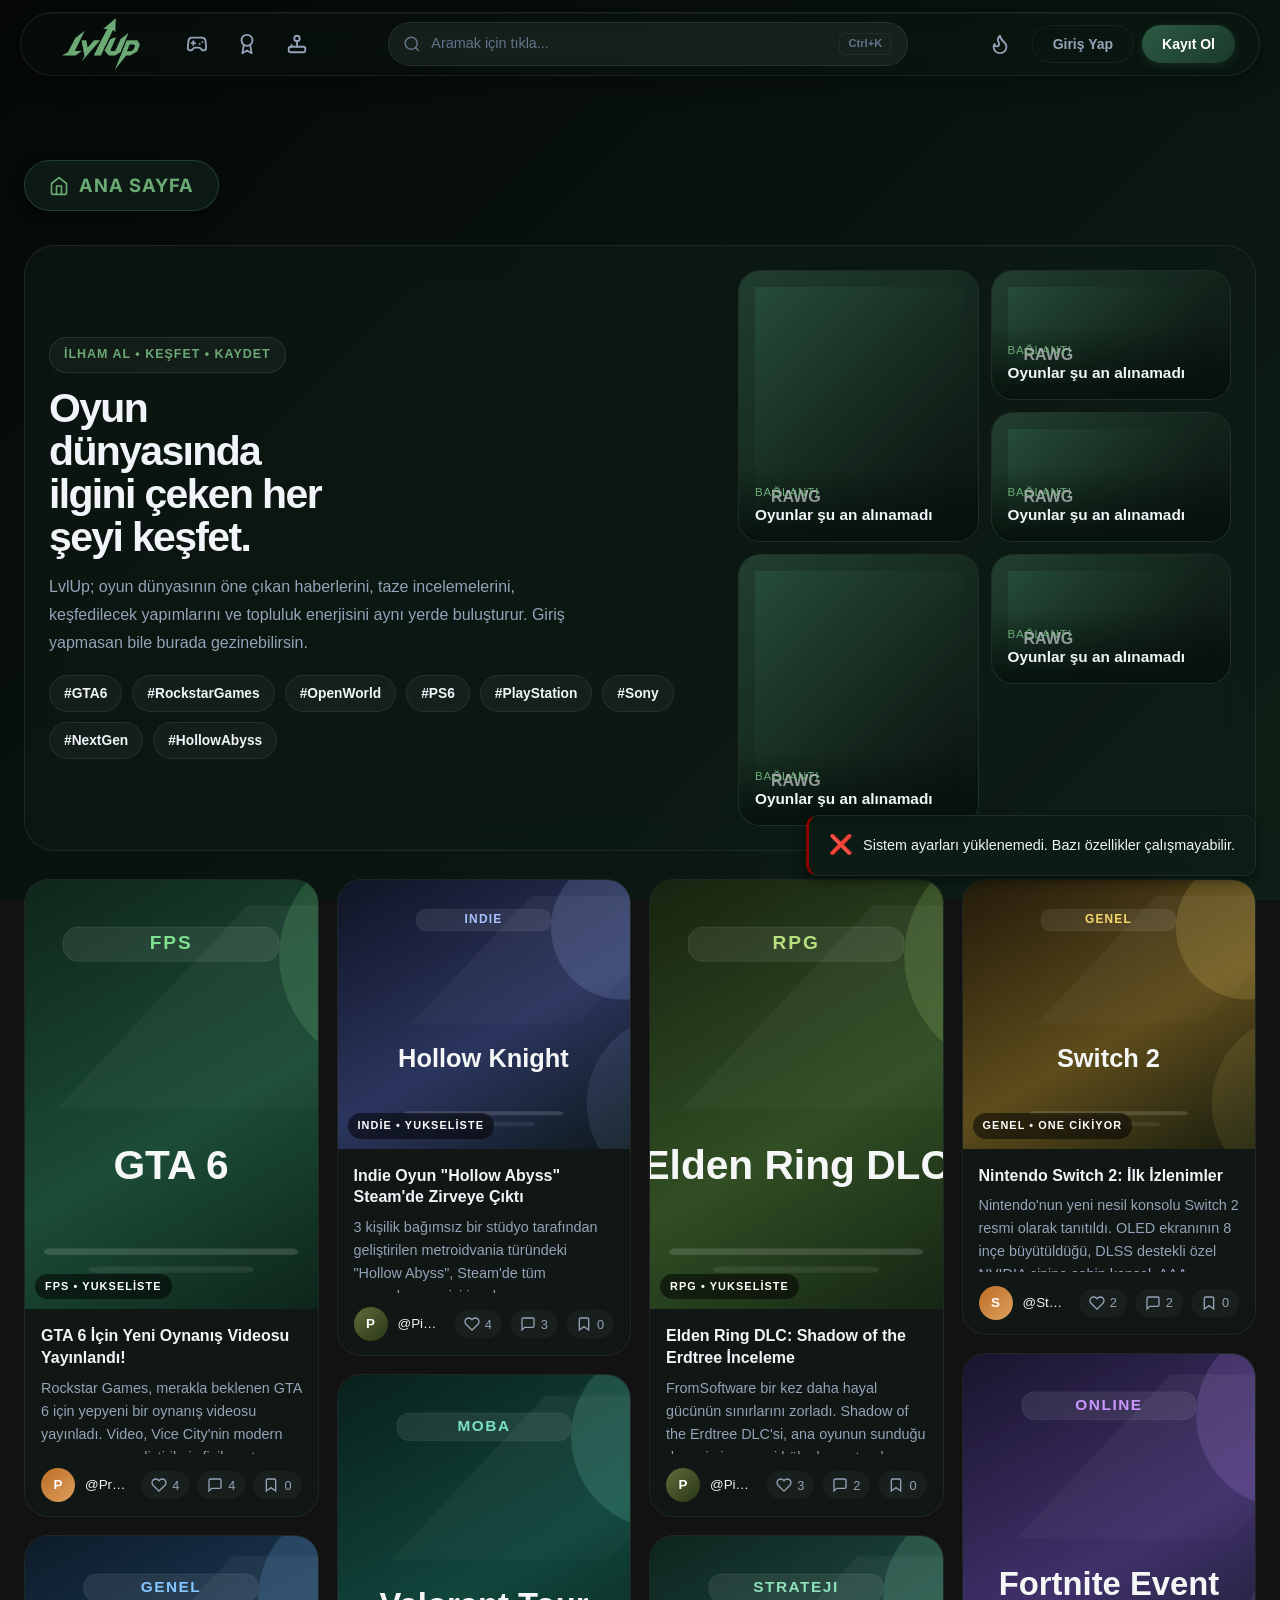
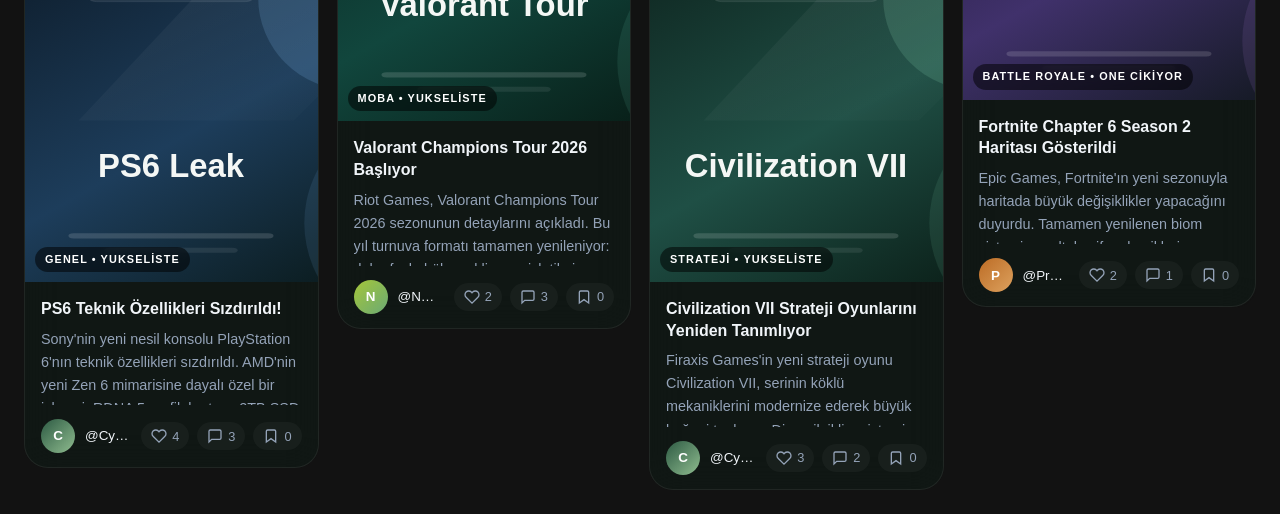
==== index.html @ 1fe90c65 "UI: Refine search results container width to +440px and margin to -220px" ====
<!DOCTYPE html>
<html lang="tr">

<head>
    <meta charset="UTF-8">
    <meta name="viewport" content="width=device-width, initial-scale=1.0">
    <meta name="description"
        content="LvlUp - Oyun dünyasındaki en güncel haberler, incelemeler ve topluluk yorumları. Seviye atla!">
    <title>LvlUp – Oyun Haberleri & Topluluk</title>
    <link rel="preconnect" href="https://fonts.googleapis.com">
    <link rel="preconnect" href="https://fonts.gstatic.com" crossorigin>
    <link
        href="https://fonts.googleapis.com/css2?family=Inter:wght@300;400;500;600;700;800;900&family=Orbitron:wght@600;700;900&display=swap"
        rel="stylesheet">
    <link rel="icon" href="assets/images/favicon.png?v=2" type="image/png">
    <link rel="stylesheet" href="assets/css/style.css">
</head>

<body>
    <!-- BACKGROUND: Dark Forest & Leaves -->
    <div id="ambient-background"></div>

    <!-- ==================== NAVBAR ==================== -->
    <nav class="navbar" id="navbar">
        <div class="navbar-left">
            <div class="logo" id="logo">
                <img src="assets/images/logo.png" alt="" class="logo-img">
            </div>
            <div class="nav-links">
                <button class="btn btn-accent neon-circle-btn" data-page="games" onclick="navigate('games')"
                    title="Oyunlar">
                    <svg viewBox="0 0 24 24" fill="none" stroke="currentColor" stroke-width="2" stroke-linecap="round"
                        stroke-linejoin="round" width="22" height="22">
                        <line x1="6" x2="10" y1="11" y2="11"></line>
                        <line x1="8" x2="8" y1="9" y2="13"></line>
                        <line x1="15" x2="15.01" y1="12" y2="12"></line>
                        <line x1="18" x2="18.01" y1="10" y2="10"></line>
                        <path
                            d="M17.32 5H6.68a4 4 0 0 0-3.978 3.59c-.006.052-.01.101-.017.152C2.604 9.416 2 14.456 2 16a3 3 0 0 0 3 3c1 0 1.5-.5 2-1l1.414-1.414A2 2 0 0 1 9.828 16h4.344a2 2 0 0 1 1.414.586L17 18c.5.5 1 1 2 1a3 3 0 0 0 3-3c0-1.545-.604-6.584-.685-7.258-.007-.05-.011-.1-.017-.151A4 4 0 0 0 17.32 5z">
                        </path>
                    </svg>
                </button>
                <button class="btn btn-accent neon-circle-btn" data-page="reviews" onclick="navigate('reviews')"
                    title="İncelemeler">
                    <svg viewBox="0 0 24 24" fill="none" stroke="currentColor" stroke-width="2" stroke-linecap="round"
                        stroke-linejoin="round" width="22" height="22">
                        <circle cx="12" cy="8" r="6"></circle>
                        <path d="M15.477 12.89 17 22l-5-3-5 3 1.523-9.11"></path>
                    </svg>
                </button>
                <button class="btn btn-accent neon-circle-btn" data-page="browser-games"
                    onclick="navigate('browser-games')" title="Hazır Oyunlar">
                    <svg viewBox="0 0 24 24" fill="none" stroke="currentColor" stroke-width="2" stroke-linecap="round"
                        stroke-linejoin="round" width="22" height="22">
                        <path d="M21 17a2 2 0 0 0-2-2H5a2 2 0 0 0-2 2v2a2 2 0 0 0 2 2h14a2 2 0 0 0 2-2v-2Z"></path>
                        <path d="M6 15v-2"></path>
                        <path d="M12 15V9"></path>
                        <circle cx="12" cy="6" r="3"></circle>
                    </svg>
                </button>
            </div>
        </div>
        <div class="navbar-center">
            <div class="search-trigger" id="searchTrigger" onclick="openSearchOverlay()">
                <svg class="search-icon" viewBox="0 0 24 24" fill="none" stroke="currentColor" stroke-width="2">
                    <circle cx="11" cy="11" r="8"></circle>
                    <path d="m21 21-4.35-4.35"></path>
                </svg>
                <span class="search-trigger-text">Aramak için tıkla...</span>
                <kbd class="search-shortcut">Ctrl+K</kbd>
            </div>
        </div>
        <div class="navbar-right">
            <div class="nav-actions">
                <button class="btn btn-accent neon-circle-btn" id="btnPopular" data-page="popular"
                    onclick="navigate('popular')" title="Popüler">
                    <svg viewBox="0 0 24 24" fill="none" stroke="currentColor" stroke-width="2" stroke-linecap="round"
                        stroke-linejoin="round" width="22" height="22">
                        <path
                            d="M8.5 14.5A2.5 2.5 0 0 0 11 12c0-1.38-.5-2-1-3-1.072-2.143-.224-4.054 2-6 .5 2.5 2 4.9 4 6.5 2 1.6 3 3.5 3 5.5a7 7 0 1 1-14 0c0-1.153.433-2.294 1-3a2.5 2.5 0 0 0 2.5 2.5z">
                        </path>
                    </svg>
                </button>
            </div>
            <!-- Logged out state -->
            <div class="auth-buttons" id="authButtons">
                <button class="btn btn-ghost" id="btnLogin" onclick="openModal('loginModal')">Giriş Yap</button>
                <button class="btn btn-primary" id="btnRegister" onclick="openModal('registerModal')">Kayıt Ol</button>
            </div>
            <!-- Logged in state -->
            <div class="user-menu" id="userMenu" style="display:none;">
                <div class="mobile-user-quick-links" aria-label="Mobil hızlı gezinme">
                    <button class="btn btn-accent neon-circle-btn mobile-user-quick-link" data-page="popular"
                        onclick="navigate('popular')" title="Popüler" aria-label="Popüler">
                        <svg viewBox="0 0 24 24" fill="none" stroke="currentColor" stroke-width="2"
                            stroke-linecap="round" stroke-linejoin="round" width="20" height="20">
                            <path
                                d="M8.5 14.5A2.5 2.5 0 0 0 11 12c0-1.38-.5-2-1-3-1.072-2.143-.224-4.054 2-6 .5 2.5 2 4.9 4 6.5 2 1.6 3 3.5 3 5.5a7 7 0 1 1-14 0c0-1.153.433-2.294 1-3a2.5 2.5 0 0 0 2.5 2.5z">
                            </path>
                        </svg>
                    </button>
                    <button class="btn btn-accent neon-circle-btn mobile-user-quick-link" data-page="reviews"
                        onclick="navigate('reviews')" title="İncelemeler" aria-label="İncelemeler">
                        <svg viewBox="0 0 24 24" fill="none" stroke="currentColor" stroke-width="2"
                            stroke-linecap="round" stroke-linejoin="round" width="20" height="20">
                            <circle cx="12" cy="8" r="6"></circle>
                            <path d="M15.477 12.89 17 22l-5-3-5 3 1.523-9.11"></path>
                        </svg>
                    </button>
                </div>
                <button class="btn btn-accent neon-circle-btn" id="btnNewPost" onclick="openModal('newPostModal')"
                    title="Paylaş">
                    <svg viewBox="0 0 24 24" fill="none" stroke="currentColor" stroke-width="2" width="22" height="22">
                        <path d="M12 5v14M5 12h14"></path>
                    </svg>
                </button>
                <button class="btn btn-accent neon-circle-btn" id="notifBell" onclick="toggleNotifications()"
                    title="Bildirimler">
                    <svg viewBox="0 0 24 24" fill="none" stroke="currentColor" stroke-width="2" width="22" height="22">
                        <path d="M18 8A6 6 0 0 0 6 8c0 7-3 9-3 9h18s-3-2-3-9"></path>
                        <path d="M13.73 21a2 2 0 0 1-3.46 0"></path>
                    </svg>
                    <span class="notif-badge" id="notifBadge" style="display:none;">0</span>
                </button>
                <div class="user-avatar-wrapper" id="userAvatarWrapper" onclick="showProfile()">
                    <div class="user-avatar" id="userAvatar">U</div>
                </div>
            </div>
            <!-- Mobil arama butonu (profil iconu yerine) -->
            <button class="btn btn-accent neon-circle-btn mobile-search-btn" onclick="openSearchOverlay()" title="Ara">
                <svg viewBox="0 0 24 24" fill="none" stroke="currentColor" stroke-width="2" width="20" height="20">
                    <circle cx="11" cy="11" r="8" />
                    <path d="m21 21-4.35-4.35" />
                </svg>
            </button>
        </div>
    </nav>

    <!-- ==================== MOBILE BOTTOM NAV ==================== -->
    <nav class="mobile-bottom-nav" id="mobileBottomNav">
        <button class="mbn-item" id="mbnHome" onclick="navigate('home')">
            <svg viewBox="0 0 24 24" fill="none" stroke="currentColor" stroke-width="2" stroke-linecap="round"
                stroke-linejoin="round" width="22" height="22">
                <path d="m3 9 9-7 9 7v11a2 2 0 0 1-2 2H5a2 2 0 0 1-2-2z" />
                <polyline points="9 22 9 12 15 12 15 22" />
            </svg>
            <span>Ana Sayfa</span>
        </button>
        <button class="mbn-item" id="mbnGames" onclick="navigate('games')">
            <svg viewBox="0 0 24 24" fill="none" stroke="currentColor" stroke-width="2" stroke-linecap="round"
                stroke-linejoin="round" width="22" height="22">
                <line x1="6" x2="10" y1="11" y2="11" />
                <line x1="8" x2="8" y1="9" y2="13" />
                <line x1="15" x2="15.01" y1="12" y2="12" />
                <line x1="18" x2="18.01" y1="10" y2="10" />
                <path
                    d="M17.32 5H6.68a4 4 0 0 0-3.978 3.59c-.006.052-.01.101-.017.152C2.604 9.416 2 14.456 2 16a3 3 0 0 0 3 3c1 0 1.5-.5 2-1l1.414-1.414A2 2 0 0 1 9.828 16h4.344a2 2 0 0 1 1.414.586L17 18c.5.5 1 1 2 1a3 3 0 0 0 3-3c0-1.545-.604-6.584-.685-7.258-.007-.05-.011-.1-.017-.151A4 4 0 0 0 17.32 5z" />
            </svg>
            <span>Oyunlar</span>
        </button>
        <button class="mbn-item mbn-center" id="mbnAction" onclick="mobileNavAction()">
            <div class="mbn-center-btn">
                <svg viewBox="0 0 24 24" fill="none" stroke="currentColor" stroke-width="2.5" width="26" height="26">
                    <path d="M12 5v14M5 12h14" />
                </svg>
            </div>
        </button>
        <button class="mbn-item" id="mbnBrowserGames" onclick="navigate('browser-games')">
            <svg viewBox="0 0 24 24" fill="none" stroke="currentColor" stroke-width="2" stroke-linecap="round"
                stroke-linejoin="round" width="22" height="22">
                <path d="M21 17a2 2 0 0 0-2-2H5a2 2 0 0 0-2 2v2a2 2 0 0 0 2 2h14a2 2 0 0 0 2-2v-2Z" />
                <path d="M6 15v-2" />
                <path d="M12 15V9" />
                <circle cx="12" cy="6" r="3" />
            </svg>
            <span>Hazır Oyunlar</span>
        </button>
        <button class="mbn-item" id="mbnProfile" onclick="mobileNavProfile()">
            <svg viewBox="0 0 24 24" fill="none" stroke="currentColor" stroke-width="2" stroke-linecap="round"
                stroke-linejoin="round" width="22" height="22">
                <circle cx="12" cy="8" r="5" />
                <path d="M20 21a8 8 0 1 0-16 0" />
            </svg>
            <span>Profil</span>
        </button>
    </nav>

    <!-- ==================== MAIN LAYOUT ==================== -->
    <div class="main-layout" id="mainLayout">

        <!-- FEED -->
        <main class="feed" id="feed">
            <div class="feed-header" id="feedHeader">
                <h1 id="feedTitle" class="page-pill-title">
                    <svg id="feedTitleIcon" viewBox="0 0 24 24" fill="none" stroke="currentColor" stroke-width="2"
                        stroke-linecap="round" stroke-linejoin="round" width="20" height="20">
                        <path d="m3 9 9-7 9 7v11a2 2 0 0 1-2 2H5a2 2 0 0 1-2-2z" />
                        <polyline points="9 22 9 12 15 12 15 22" />
                    </svg>
                    <span id="feedTitleText">ANA SAYFA</span>
                </h1>
                <div class="trending-section" id="trendingSection" style="display:none; margin-bottom: 20px;">
                    <div class="sidebar-label" style="margin-bottom: 15px;"># TRENDLER</div>
                    <div class="trending-tags" id="trendingTags">
                        <span class="trend-tag">#GTA6</span>
                        <span class="trend-tag">#EldenRing</span>
                        <span class="trend-tag">#Valorant</span>
                        <span class="trend-tag">#PS6</span>
                        <span class="trend-tag">#NintendoSwitch2</span>
                    </div>
                </div>
                <div id="feedTabsContainer" style="display:none;">
                    <div class="feed-tabs">
                        <button class="feed-tab active" data-sort="newest" onclick="sortFeed('newest')">En Yeni</button>
                        <button class="feed-tab" data-sort="hot" onclick="sortFeed('hot')">En Çok Beğenilen</button>
                        <button class="feed-tab" data-sort="discussed" onclick="sortFeed('discussed')">En Çok
                            Yorumlanan</button>
                    </div>
                </div>
            </div>
            <div class="posts-container" id="postsContainer">
                <!-- Posts rendered by JS -->
            </div>
        </main>

        <!-- GAMES PAGE -->
        <main class="games-page" id="gamesPage" style="display:none;">
            <div class="games-page-header">
                <h1 class="page-pill-title">
                    <svg viewBox="0 0 24 24" fill="none" stroke="currentColor" stroke-width="2" stroke-linecap="round"
                        stroke-linejoin="round" width="20" height="20">
                        <line x1="6" x2="10" y1="11" y2="11" />
                        <line x1="8" x2="8" y1="9" y2="13" />
                        <line x1="15" x2="15.01" y1="12" y2="12" />
                        <line x1="18" x2="18.01" y1="10" y2="10" />
                        <path
                            d="M17.32 5H6.68a4 4 0 0 0-3.978 3.59c-.006.052-.01.101-.017.152C2.604 9.416 2 14.456 2 16a3 3 0 0 0 3 3c1 0 1.5-.5 2-1l1.414-1.414A2 2 0 0 1 9.828 16h4.344a2 2 0 0 1 1.414.586L17 18c.5.5 1 1 2 1a3 3 0 0 0 3-3c0-1.545-.604-6.584-.685-7.258-.007-.05-.011-.1-.017-.151A4 4 0 0 0 17.32 5z" />
                    </svg>
                    OYUNLAR
                </h1>
                <div class="games-search-bar">
                    <svg viewBox="0 0 24 24" fill="none" stroke="currentColor" stroke-width="2" width="18" height="18">
                        <circle cx="11" cy="11" r="8"></circle>
                        <path d="m21 21-4.35-4.35"></path>
                    </svg>
                    <input type="text" id="gamesSearchInput" placeholder="Oyun ara..." oninput="filterGames()"
                        onkeyup="filterGames()"
                        onkeydown="if(event.key==='Enter'){event.preventDefault();clearTimeout(gamesSearchTimeout);const q=this.value.trim();if(q.length>=2){currentGameSearch=q;searchGamesFromAPI(q);}}">
                </div>

                <!-- Gelişmiş Filtreleme -->
                <div class="adv-filter-bar">
                    <button class="adv-filter-toggle" id="advFilterToggle" onclick="toggleAdvFilter()">
                        <svg viewBox="0 0 24 24" fill="none" stroke="currentColor" stroke-width="2" width="16"
                            height="16">
                            <line x1="4" y1="6" x2="20" y2="6"></line>
                            <line x1="8" y1="12" x2="16" y2="12"></line>
                            <line x1="11" y1="18" x2="13" y2="18"></line>
                        </svg>
                        Gelişmiş Filtreleme
                        <svg class="adv-filter-chevron" viewBox="0 0 24 24" fill="none" stroke="currentColor"
                            stroke-width="2" width="14" height="14">
                            <path d="m6 9 6 6 6-6"></path>
                        </svg>
                    </button>
                    <div class="adv-filter-panel" id="advFilterPanel">
                        <div class="adv-filter-panel-inner">
                            <div class="adv-filter-grid">
                                <div class="adv-filter-group">
                                    <label class="adv-filter-label">Tür</label>
                                    <select id="advGenre" class="adv-filter-select" onchange="applyAdvFilters()">
                                        <option value="">Tümü</option>
                                        <option value="action">Aksiyon</option>
                                        <option value="adventure">Macera</option>
                                        <option value="role-playing-games-rpg">RPG</option>
                                        <option value="shooter">Nişancı</option>
                                        <option value="strategy">Strateji</option>
                                        <option value="simulation">Simülasyon</option>
                                        <option value="puzzle">Bulmaca</option>
                                        <option value="sports">Spor</option>
                                        <option value="racing">Yarış</option>
                                        <option value="fighting">Dövüş</option>
                                        <option value="indie">Indie</option>
                                        <option value="platformer">Platform</option>
                                    </select>
                                </div>
                                <div class="adv-filter-group">
                                    <label class="adv-filter-label">Platform</label>
                                    <select id="advPlatform" class="adv-filter-select" onchange="applyAdvFilters()">
                                        <option value="">Tümü</option>
                                        <option value="4">PC</option>
                                        <option value="187">PS5</option>
                                        <option value="18">PS4</option>
                                        <option value="186">Xbox Series X</option>
                                        <option value="1">Xbox One</option>
                                        <option value="7">Nintendo Switch</option>
                                        <option value="3">iOS</option>
                                        <option value="21">Android</option>
                                    </select>
                                </div>
                                <div class="adv-filter-group">
                                    <label class="adv-filter-label">Sıralama</label>
                                    <select id="advOrdering" class="adv-filter-select" onchange="applyAdvFilters()">
                                        <option value="">Tümü</option>
                                        <option value="-released">En Yeni</option>
                                        <option value="released">En Eski</option>
                                        <option value="-rating">Kullanıcı Puanı</option>
                                    </select>
                                </div>
                                <div class="adv-filter-group">
                                    <label class="adv-filter-label">Oyun Modu</label>
                                    <select id="advGameMode" class="adv-filter-select" onchange="applyAdvFilters()">
                                        <option value="">Tümü</option>
                                        <option value="singleplayer">Tek Oyunculu</option>
                                        <option value="multiplayer">Çok Oyunculu</option>
                                        <option value="co-op">Eşli (Co-op)</option>
                                    </select>
                                </div>
                                <div class="adv-filter-group">
                                    <label class="adv-filter-label">Puan Aralığı</label>
                                    <div class="adv-year-range">
                                        <input type="number" id="advMinRating" class="adv-filter-input"
                                            placeholder="Min" min="0" max="100" onchange="applyAdvFilters('min')">
                                        <span class="adv-year-dash">–</span>
                                        <input type="number" id="advMaxRating" class="adv-filter-input"
                                            placeholder="Max" min="0" max="100" onchange="applyAdvFilters('max')">
                                    </div>
                                </div>
                                <div class="adv-filter-group adv-filter-group--wide">
                                    <label class="adv-filter-label">Çıkış Yılı</label>
                                    <div class="adv-year-range">
                                        <input type="number" id="advYearFrom" class="adv-filter-input"
                                            placeholder="Başlangıç" min="1980" max="2026"
                                            onchange="applyAdvFilters('yearFrom')">
                                        <span class="adv-year-dash">–</span>
                                        <input type="number" id="advYearTo" class="adv-filter-input" placeholder="Bitiş"
                                            min="1980" max="2026" onchange="applyAdvFilters('yearTo')">
                                    </div>
                                </div>
                                <div class="adv-filter-group adv-filter-group--reset">
                                    <button class="adv-filter-reset" onclick="resetAdvFilters()">
                                        <svg viewBox="0 0 24 24" fill="none" stroke="currentColor" stroke-width="2"
                                            width="14" height="14">
                                            <path d="M3 12a9 9 0 1 0 9-9 9.75 9.75 0 0 0-6.74 2.74L3 8"></path>
                                            <path d="M3 3v5h5"></path>
                                        </svg>
                                        Sıfırla
                                    </button>
                                </div>
                            </div>
                            <div class="adv-filter-active-tags" id="advFilterActiveTags"></div>
                        </div>
                    </div>
                </div>

            </div>
            <div class="games-grid" id="gamesGrid">
                <!-- Game cards rendered by JS -->
            </div>
            <div class="games-loading" id="gamesLoading" style="display:none;">
                <div class="games-loading-spinner"></div>
                <p>Oyunlar yükleniyor...</p>
            </div>
        </main>

        <!-- BROWSER GAMES PAGE -->
        <main id="browserGamesPage" class="browser-games-page" style="display:none;">
            <div class="bg-page-header">
                <div class="bg-page-header-left">
                    <h1 class="page-pill-title">
                        <svg viewBox="0 0 24 24" fill="none" stroke="currentColor" stroke-width="2.5"
                            stroke-linecap="round" stroke-linejoin="round" width="20" height="20">
                            <path d="M21 17a2 2 0 0 0-2-2H5a2 2 0 0 0-2 2v2a2 2 0 0 0 2 2h14a2 2 0 0 0 2-2v-2Z"></path>
                            <path d="M6 15v-2"></path>
                            <path d="M12 15V9"></path>
                            <circle cx="12" cy="6" r="3"></circle>
                        </svg>
                        HAZIR OYUNLAR
                    </h1>
                </div>
            </div>
            <div class="browser-games-grid" id="browserGamesGrid">
                <!-- Browser game cards rendered by JS -->
            </div>
        </main>

        <!-- SEARCH RESULTS PAGE -->
        <main class="search-results-page feed" id="searchResultsPage" style="display:none;">
            <div class="feed-header">
                <h1 id="searchResultsTitle" class="page-pill-title">
                    <svg viewBox="0 0 24 24" fill="none" stroke="currentColor" stroke-width="2" stroke-linecap="round"
                        stroke-linejoin="round" width="20" height="20">
                        <circle cx="11" cy="11" r="8"></circle>
                        <path d="m21 21-4.35-4.35"></path>
                    </svg>
                    Arama Sonuçları: <span id="searchResultsKeyword"
                        style="color: var(--accent-light); margin-left: 6px;"></span>
                </h1>
            </div>

            <div id="searchResUsersContainer" style="display:none; margin-bottom: 30px;">
                <div class="sidebar-label" style="margin-bottom: 15px;"># KULLANICILAR</div>
                <div id="searchResUsers" style="display: flex; gap: 15px; flex-wrap: wrap;"></div>
            </div>

            <div id="searchResGamesContainer" style="display:none; margin-bottom: 30px; min-height: 520px; width: calc(100% + 440px); margin-left: -220px;">
                <div class="sidebar-label" style="margin-bottom: 15px;"># OYUNLAR</div>
                <div class="games-grid" id="searchResGames" style="gap: 15px;"></div>
            </div>

            <div id="searchResBrowserGamesContainer" style="display:none; margin-bottom: 30px;">
                <div class="sidebar-label" style="margin-bottom: 15px;"># HAZIR OYUNLAR</div>
                <div class="games-grid" id="searchResBrowserGames" style="gap: 15px;"></div>
            </div>

            <div id="searchResReviewsContainer" style="display:none; margin-bottom: 30px;">
                <div class="sidebar-label" style="margin-bottom: 15px;"># İNCELEMELER</div>
                <div class="posts-container" id="searchResReviews"></div>
            </div>

            <div id="searchResPostsContainer" style="display:none; margin-bottom: 30px;">
                <div class="sidebar-label" style="margin-bottom: 15px;"># GÖNDERİLER</div>
                <div class="posts-container" id="searchResPosts"></div>
            </div>

            <div id="searchResEmpty" style="display:none; text-align:center; padding: 40px; color: var(--text-muted);">
                <div style="font-size: 3rem; margin-bottom: 10px;">🔍</div>
                <h3>Hiçbir sonuç bulunamadı</h3>
                <p>Farklı bir terimle aramayı deneyin.</p>
            </div>
        </main>


        <!-- PROFILE PAGE -->
        <main class="profile-page" id="profilePage" style="display:none;">
            <div class="profile-banner">
                <div class="profile-banner-pattern"></div>
                <div class="profile-banner-glow"></div>
            </div>
            <div class="profile-content">
                <div class="profile-header-section" id="profileHeaderSection"></div>
                <div class="profile-stats-grid" id="profileStatsGrid"></div>
                <div class="profile-tabs-wrapper" id="profileTabsWrapper">
                    <div class="profile-tabs" id="profileTabs">
                        <button class="profile-tab active" data-ptab="posts" onclick="switchProfileTab('posts')">
                            <svg viewBox="0 0 24 24" fill="none" stroke="currentColor" stroke-width="2" width="18"
                                height="18">
                                <path d="M14 2H6a2 2 0 0 0-2 2v16a2 2 0 0 0 2 2h12a2 2 0 0 0 2-2V8z"></path>
                                <polyline points="14 2 14 8 20 8"></polyline>
                            </svg>
                            <span>Gönderilerim</span>
                        </button>
                        <button class="profile-tab" data-ptab="likes" onclick="switchProfileTab('likes')">
                            <svg viewBox="0 0 24 24" fill="none" stroke="currentColor" stroke-width="2" width="18"
                                height="18">
                                <path
                                    d="M20.84 4.61a5.5 5.5 0 0 0-7.78 0L12 5.67l-1.06-1.06a5.5 5.5 0 0 0-7.78 7.78l1.06 1.06L12 21.23l7.78-7.78 1.06-1.06a5.5 5.5 0 0 0 0-7.78z">
                                </path>
                            </svg>
                            <span>Beğendiklerim</span>
                        </button>
                        <button class="profile-tab" data-ptab="comments" onclick="switchProfileTab('comments')">
                            <svg viewBox="0 0 24 24" fill="none" stroke="currentColor" stroke-width="2" width="18"
                                height="18">
                                <path d="M21 15a2 2 0 0 1-2 2H7l-4 4V5a2 2 0 0 1 2-2h14a2 2 0 0 1 2 2z"></path>
                            </svg>
                            <span>Yorumlarım</span>
                        </button>
                        <button class="profile-tab" data-ptab="bookmarks" onclick="switchProfileTab('bookmarks')">
                            <svg viewBox="0 0 24 24" fill="none" stroke="currentColor" stroke-width="2" width="18"
                                height="18">
                                <path d="M19 21l-7-5-7 5V5a2 2 0 0 1 2-2h10a2 2 0 0 1 2 2z"></path>
                            </svg>
                            <span>Kaydedilenler</span>
                        </button>
                    </div>
                </div>
                <div class="profile-tab-content" id="profileTabContent"></div>
            </div>
        </main>

        <!-- HOME SIDEBAR -->
        <aside class="home-sidebar" id="homeSidebar" style="display:none;">
            <!-- Popüler / Trending -->
            <div class="sidebar-widget">
                <div class="sidebar-widget-title">
                    <svg viewBox="0 0 24 24" fill="none" stroke="currentColor" stroke-width="2" width="16" height="16">
                        <polyline points="22 7 13.5 15.5 8.5 10.5 2 17"></polyline>
                        <polyline points="16 7 22 7 22 13"></polyline>
                    </svg>
                    Popüler
                </div>
                <div class="sidebar-trend-list" id="sidebarTrendList"></div>
            </div>
            <!-- Featured recent post -->
            <div class="sidebar-widget sidebar-post-card" id="sidebarFeaturedPost"></div>
        </aside>
    </div>

    <!-- ==================== EXPANDED POST OVERLAY ==================== -->
    <div class="post-overlay" id="postOverlay" onclick="closeExpandedPost(event)">
        <div class="expanded-post-container">
            <div class="expanded-post" id="expandedPost">
                <!-- Expanded post content rendered by JS -->
            </div>
            <div class="expanded-comments" id="expandedComments">
                <!-- Comments rendered by JS -->
            </div>
        </div>
    </div>

    <!-- ==================== GAME DETAIL OVERLAY ==================== -->
    <div class="game-detail-overlay" id="gameDetailOverlay" onclick="closeGameDetail(event)">
        <div class="game-detail-container">
            <button class="game-detail-close" onclick="closeGameDetail()">&times;</button>
            <div class="game-detail-hero" id="gameDetailHero">
                <!-- Game hero section rendered by JS -->
            </div>
            <div class="game-detail-body">
                <div class="game-detail-info" id="gameDetailInfo">
                    <!-- Game detailed info rendered by JS -->
                </div>
            </div>
        </div>
    </div>

    <!-- ==================== CREATOR GAMES OVERLAY ==================== -->
    <div class="creator-overlay" id="creatorOverlay" onclick="closeCreatorOverlay(event)">
        <div class="creator-container">
            <button class="creator-close" onclick="closeCreatorOverlay()">&times;</button>
            <div class="creator-header" id="creatorHeader"></div>
            <div class="creator-grid" id="creatorGrid"></div>
        </div>
    </div>

    <!-- ==================== SCREENSHOT LIGHTBOX ==================== -->
    <div class="screenshot-lightbox" id="screenshotLightbox" onclick="closeScreenshotLightbox(event)">
        <button class="screenshot-lightbox-close" onclick="closeScreenshotLightbox()">&times;</button>
        <button class="screenshot-lightbox-nav screenshot-lightbox-prev"
            onclick="navigateScreenshot(-1)">&#8249;</button>
        <div class="screenshot-lightbox-content">
            <img id="screenshotLightboxImg" src="" alt="Screenshot">
            <div class="screenshot-lightbox-counter" id="screenshotLightboxCounter">1 / 1</div>
        </div>
        <button class="screenshot-lightbox-nav screenshot-lightbox-next"
            onclick="navigateScreenshot(1)">&#8250;</button>
    </div>

    <!-- ==================== BROWSER GAME OVERLAY ==================== -->
    <div class="modal-overlay" id="browserGameOverlay" onclick="closeModalOnOverlay(event, 'browserGameOverlay')">
        <div class="modal modal-lg"
            style="width: 95vw; max-width: 1400px; height: 90vh; padding: 0; display: flex; flex-direction: column; overflow: hidden;">
            <button class="modal-close" style="z-index: 10;" onclick="closeModal('browserGameOverlay')">&times;</button>
            <div class="modal-header" style="margin: 20px 0 10px;">
                <h2 id="browserGameOverlayTitle">Oyun</h2>
            </div>
            <div style="flex: 1; position: relative;">
                <iframe id="browserGameIframe" src="about:blank"
                    style="width: 100%; height: 100%; border: none; border-radius: 0 0 var(--radius-xl) var(--radius-xl);"></iframe>
            </div>
        </div>
    </div>

    <!-- ==================== LOGIN MODAL ==================== -->
    <div class="modal-overlay" id="loginModal" onclick="closeModalOnOverlay(event, 'loginModal')">
        <div class="modal">
            <button class="modal-close" onclick="closeModal('loginModal')">&times;</button>
            <div class="modal-header">
                <div class="modal-logo">🎮</div>
                <h2>Giriş Yap</h2>
                <p>Oyun dünyasına geri dön</p>
            </div>
            <form id="loginForm" onsubmit="handleLogin(event)">
                <div class="form-group">
                    <label for="loginEmail">E-posta</label>
                    <input type="email" id="loginEmail" placeholder="ornek@email.com" required>
                </div>
                <div class="form-group">
                    <label for="loginPassword">Şifre</label>
                    <input type="password" id="loginPassword" placeholder="••••••••" required>
                </div>
                <button type="submit" class="btn btn-primary btn-full">Giriş Yap</button>
            </form>
            <div class="modal-footer">
                Hesabın yok mu? <a href="#" onclick="switchModal('loginModal','registerModal')">Kayıt Ol</a>
            </div>
        </div>
    </div>

    <!-- ==================== REGISTER MODAL ==================== -->
    <div class="modal-overlay" id="registerModal" onclick="closeModalOnOverlay(event, 'registerModal')">
        <div class="modal">
            <button class="modal-close" onclick="closeModal('registerModal')">&times;</button>
            <div class="modal-header">
                <div class="modal-logo">🎮</div>
                <h2>Kayıt Ol</h2>
                <p>Oyun topluluğuna katıl</p>
            </div>
            <form id="registerForm" onsubmit="handleRegister(event)">
                <div class="form-group">
                    <label for="regUsername">Kullanıcı Adı</label>
                    <input type="text" id="regUsername" placeholder="GamerTag" required minlength="3">
                </div>
                <div class="form-group">
                    <label for="regEmail">E-posta</label>
                    <input type="email" id="regEmail" placeholder="ornek@email.com" required>
                </div>
                <div class="form-group">
                    <label for="regPassword">Şifre</label>
                    <input type="password" id="regPassword" placeholder="En az 6 karakter" required minlength="6">
                </div>
                <div class="form-group">
                    <label for="regPasswordConfirm">Şifre Tekrar</label>
                    <input type="password" id="regPasswordConfirm" placeholder="Şifrenizi tekrar girin" required>
                </div>
                <button type="submit" class="btn btn-primary btn-full">Kayıt Ol</button>
            </form>
            <div class="modal-footer">
                Zaten hesabın var mı? <a href="#" onclick="switchModal('registerModal','loginModal')">Giriş Yap</a>
            </div>
        </div>
    </div>

    <!-- ==================== NEW POST MODAL ==================== -->
    <div class="modal-overlay" id="newPostModal" onclick="closeModalOnOverlay(event, 'newPostModal')">
        <div class="modal modal-editor" id="npeModal">
            <button class="modal-close" onclick="closeModal('newPostModal')">&times;</button>

            <div class="npe-header">
                <div class="npe-user-chip" id="npeUserChip"></div>
            </div>

            <form id="newPostForm" onsubmit="handleNewPost(event)" autocomplete="off">

                <!-- 1. Kategori -->
                <div class="npe-row npe-cat-row">
                    <div class="npe-cat-bar">
                        <button type="button" class="npe-cat-pill active" data-val="genel"
                            onclick="npeSetCat(this)">Genel</button>
                        <button type="button" class="npe-cat-pill" data-val="fps" onclick="npeSetCat(this)">FPS</button>
                        <button type="button" class="npe-cat-pill" data-val="rpg" onclick="npeSetCat(this)">RPG</button>
                        <button type="button" class="npe-cat-pill" data-val="moba"
                            onclick="npeSetCat(this)">MOBA</button>
                        <button type="button" class="npe-cat-pill" data-val="battle-royale"
                            onclick="npeSetCat(this)">Battle Royale</button>
                        <button type="button" class="npe-cat-pill" data-val="indie"
                            onclick="npeSetCat(this)">Indie</button>
                        <button type="button" class="npe-cat-pill" data-val="strateji"
                            onclick="npeSetCat(this)">Strateji</button>
                    </div>
                    <input type="hidden" id="postCategory" value="genel">
                </div>

                <!-- 2. Başlık -->
                <div class="npe-row">
                    <input type="text" id="postTitle" class="npe-title-input" placeholder="Başlık ekle…" required
                        maxlength="160">
                </div>

                <!-- 3. Oyun referansı -->
                <div class="npe-row npe-game-row">
                    <button type="button" class="npe-game-trigger" id="npeGameTrigger" onclick="openNpeGameOverlay()">
                        <svg viewBox="0 0 24 24" fill="none" stroke="currentColor" stroke-width="2" width="15"
                            height="15">
                            <line x1="6" x2="10" y1="11" y2="11" />
                            <line x1="8" x2="8" y1="9" y2="13" />
                            <line x1="15" x2="15.01" y1="12" y2="12" />
                            <line x1="18" x2="18.01" y1="10" y2="10" />
                            <path
                                d="M17.32 5H6.68a4 4 0 0 0-3.978 3.59C2.604 9.416 2 14.456 2 16a3 3 0 0 0 3 3c1 0 1.5-.5 2-1l1.414-1.414A2 2 0 0 1 9.828 16h4.344a2 2 0 0 1 1.414.586L17 18c.5.5 1 1 2 1a3 3 0 0 0 3-3c0-1.545-.604-6.584-.685-7.258A4 4 0 0 0 17.32 5z" />
                        </svg>
                        <span class="npe-game-trigger-text">Oyuna atifta bulun</span>
                        <span class="npe-game-trigger-action">Ara</span>
                    </button>
                    <div class="npe-game-badge" id="npeGameBadge" style="display:none">
                        <img id="npeGameBadgeImg" src="" alt="" onerror="this.style.display='none'">
                        <span id="npeGameBadgeName"></span>
                        <button type="button" class="npe-badge-remove" onclick="npeClearGame()" aria-label="Kaldır">
                            <svg viewBox="0 0 24 24" fill="none" stroke="currentColor" stroke-width="2.5" width="11"
                                height="11">
                                <path d="M18 6 6 18M6 6l12 12" />
                            </svg>
                        </button>
                    </div>
                    <input type="hidden" id="npeGameRef" value="">
                    <input type="hidden" id="npeGameImageRef" value="">
                </div>

                <!-- 4. Medya -->
                <div class="npe-row npe-media-row">
                    <div class="npe-media-tabs">
                        <button type="button" class="npe-mtab active" data-tab="upload" onclick="npeSetMediaTab(this)">
                            <svg viewBox="0 0 24 24" fill="none" stroke="currentColor" stroke-width="2" width="13"
                                height="13">
                                <path d="M21 15v4a2 2 0 0 1-2 2H5a2 2 0 0 1-2-2v-4" />
                                <polyline points="17 8 12 3 7 8" />
                                <line x1="12" y1="3" x2="12" y2="15" />
                            </svg>
                            Yükle
                        </button>
                        <button type="button" class="npe-mtab" data-tab="url" onclick="npeSetMediaTab(this)">
                            <svg viewBox="0 0 24 24" fill="none" stroke="currentColor" stroke-width="2" width="13"
                                height="13">
                                <path d="M10 13a5 5 0 0 0 7.54.54l3-3a5 5 0 0 0-7.07-7.07l-1.72 1.71" />
                                <path d="M14 11a5 5 0 0 0-7.54-.54l-3 3a5 5 0 0 0 7.07 7.07l1.71-1.71" />
                            </svg>
                            URL
                        </button>
                    </div>
                    <div id="npeUploadPane">
                        <div class="npe-dropzone" id="npeDropzone"
                            onclick="document.getElementById('npeFileInput').click()" ondragover="npeDragOver(event)"
                            ondragleave="npeDragLeave(event)" ondrop="npeDrop(event)">
                            <input type="file" id="npeFileInput" accept="image/*,video/mp4,video/webm"
                                style="display:none" onchange="npeFileChange(event)">
                            <svg viewBox="0 0 24 24" fill="none" stroke="currentColor" stroke-width="1.4" width="38"
                                height="38" class="npe-dz-icon">
                                <rect x="3" y="3" width="18" height="18" rx="3" />
                                <circle cx="8.5" cy="8.5" r="1.5" />
                                <polyline points="21 15 16 10 5 21" />
                            </svg>
                            <span class="npe-dz-text">Fotoğraf veya video seç</span>
                            <span class="npe-dz-sub">PNG · JPG · GIF · MP4 · WEBM &nbsp;•&nbsp; Sürükle &amp;
                                Bırak</span>
                        </div>
                        <div class="npe-media-preview" id="npeMediaPreview" style="display:none">
                            <button type="button" class="npe-media-remove" onclick="npeClearMedia()"
                                aria-label="Kaldır">
                                <svg viewBox="0 0 24 24" fill="none" stroke="currentColor" stroke-width="2.5" width="13"
                                    height="13">
                                    <path d="M18 6 6 18M6 6l12 12" />
                                </svg>
                            </button>
                            <img id="npePreviewImg" src="" alt="" style="display:none">
                            <video id="npePreviewVid" controls style="display:none"></video>
                            <span id="npePreviewLabel"></span>
                        </div>
                    </div>
                    <div id="npeUrlPane" style="display:none">
                        <input type="url" id="postImageUrl" class="npe-url-input"
                            placeholder="https://resim-veya-video-linki.com/…">
                    </div>
                </div>

                <!-- 5. İçerik (Markdown) -->
                <div class="npe-row npe-editor-row">
                    <div class="npe-editor-header">
                        <div class="npe-editor-tabs">
                            <button type="button" class="npe-etab active" data-tab="write"
                                onclick="npeSetEditorTab(this)">Yaz</button>
                            <button type="button" class="npe-etab" data-tab="preview"
                                onclick="npeSetEditorTab(this)">Önizle</button>
                        </div>
                        <div class="npe-md-toolbar" id="npeMdToolbar">
                            <button type="button" title="Kalın" onclick="npeInsert('bold')"><strong>B</strong></button>
                            <button type="button" title="İtalik" onclick="npeInsert('italic')"><em>I</em></button>
                            <button type="button" title="Üstü Çizgili" onclick="npeInsert('strike')"><s>S</s></button>
                            <span class="npe-tb-sep"></span>
                            <button type="button" title="Başlık 2" onclick="npeInsert('h2')"
                                class="npe-tb-text">H2</button>
                            <button type="button" title="Başlık 3" onclick="npeInsert('h3')"
                                class="npe-tb-text">H3</button>
                            <span class="npe-tb-sep"></span>
                            <button type="button" title="Alıntı" onclick="npeInsert('quote')">
                                <svg viewBox="0 0 24 24" fill="currentColor" width="12" height="12">
                                    <path
                                        d="M3 21c3 0 7-1 7-8V5c0-1.25-.756-2.017-2-2H4c-1.25 0-2 .75-2 1.972V11c0 1.25.75 2 2 2 1 0 1 0 1 1v1c0 1-1 2-2 2s-1 .008-1 1.031V20c0 1 0 1 1 1zm12 0c3 0 7-1 7-8V5c0-1.25-.757-2.017-2-2h-4c-1.25 0-2 .75-2 1.972V11c0 1.25.75 2 2 2h.75c0 2.25.25 4-2.75 4v3c0 1 0 1 1 1z" />
                                </svg>
                            </button>
                            <button type="button" title="Kod" onclick="npeInsert('code')">
                                <svg viewBox="0 0 24 24" fill="none" stroke="currentColor" stroke-width="2" width="13"
                                    height="13">
                                    <polyline points="16 18 22 12 16 6" />
                                    <polyline points="8 6 2 12 8 18" />
                                </svg>
                            </button>
                            <button type="button" title="Bağlantı" onclick="npeInsert('link')">
                                <svg viewBox="0 0 24 24" fill="none" stroke="currentColor" stroke-width="2" width="13"
                                    height="13">
                                    <path d="M10 13a5 5 0 0 0 7.54.54l3-3a5 5 0 0 0-7.07-7.07l-1.72 1.71" />
                                    <path d="M14 11a5 5 0 0 0-7.54-.54l-3 3a5 5 0 0 0 7.07 7.07l1.71-1.71" />
                                </svg>
                            </button>
                            <button type="button" title="Liste" onclick="npeInsert('list')">
                                <svg viewBox="0 0 24 24" fill="none" stroke="currentColor" stroke-width="2" width="13"
                                    height="13">
                                    <line x1="8" y1="6" x2="21" y2="6" />
                                    <line x1="8" y1="12" x2="21" y2="12" />
                                    <line x1="8" y1="18" x2="21" y2="18" />
                                    <line x1="3" y1="6" x2="3.01" y2="6" />
                                    <line x1="3" y1="12" x2="3.01" y2="12" />
                                    <line x1="3" y1="18" x2="3.01" y2="18" />
                                </svg>
                            </button>
                            <div class="npe-tb-spacer"></div>
                            <span class="npe-char-count" id="npeCharCount">0 / 5000</span>
                        </div>
                    </div>
                    <div id="npeWritePane">
                        <textarea id="postContent" class="npe-textarea"
                            placeholder="**Markdown** desteklenir. *italik*, ## başlık, > alıntı, \`kod\`, [metin](url)…"
                            required maxlength="5000" oninput="npeContentInput()"
                            onkeydown="npeContentKeydown(event)"></textarea>
                    </div>
                    <div id="npePreviewPane" class="npe-preview-body md-body" style="display:none"></div>
                </div>

                <!-- 6. Etiketler -->
                <div class="npe-row npe-tags-row">
                    <div class="npe-tags-field" id="npeTagsField"
                        onclick="document.getElementById('npeTagInput').focus()">
                        <svg viewBox="0 0 24 24" fill="none" stroke="currentColor" stroke-width="2" width="13"
                            height="13" class="npe-tags-icon">
                            <path d="M12 2H2v10l9.29 9.29a1 1 0 0 0 1.41 0l7.3-7.3a1 1 0 0 0 0-1.41L12 2z" />
                            <circle cx="7" cy="7" r="1" />
                        </svg>
                        <div class="npe-tag-list" id="npeTagList"></div>
                        <input type="text" id="npeTagInput" class="npe-tag-input"
                            placeholder="Etiket ekle, Enter ile onayla…" maxlength="30"
                            onkeydown="npeTagKeydown(event)">
                    </div>
                    <input type="hidden" id="postTags" value="">
                </div>

                <!-- 7. Footer -->
                <div class="npe-footer">
                    <div class="npe-footer-left">
                        <span class="npe-cat-label" id="npeCatLabel">Genel</span>
                    </div>
                    <div class="npe-footer-right">
                        <button type="button" class="btn btn-ghost" onclick="closeModal('newPostModal')">İptal</button>
                        <button type="submit" class="btn btn-primary npe-submit-btn">
                            <svg viewBox="0 0 24 24" fill="none" stroke="currentColor" stroke-width="2" width="15"
                                height="15">
                                <line x1="22" y1="2" x2="11" y2="13" />
                                <polygon points="22 2 15 22 11 13 2 9 22 2" />
                            </svg>
                            Paylaş
                        </button>
                    </div>
                </div>

            </form>
        </div>
    </div>

    <!-- ==================== EDIT PROFILE MODAL ==================== -->
    <div class="modal-overlay" id="editProfileModal" onclick="closeModalOnOverlay(event, 'editProfileModal')">
        <div class="modal modal-lg edit-profile-modal">
            <button class="modal-close" onclick="closeModal('editProfileModal')">&times;</button>
            <div class="modal-header">
                <div class="modal-logo" style="color: var(--accent);">
                    <svg viewBox="0 0 24 24" fill="none" stroke="currentColor" stroke-width="2" width="48" height="48">
                        <path d="M12 20h9"></path>
                        <path d="M16.5 3.5a2.121 2.121 0 0 1 3 3L7 19l-4 1 1-4L16.5 3.5z"></path>
                    </svg>
                </div>
                <h2>Profili Düzenle</h2>
                <p>Karakterini ve istatistiklerini güncelle</p>
            </div>
            <form id="editProfileForm" onsubmit="handleEditProfile(event)">
                <div class="edit-profile-grid">
                    <!-- Sol Kolon: Temel Bilgiler ve Avatar -->
                    <div class="edit-profile-column">
                        <h3 class="edit-section-title">Karakter Bilgileri</h3>
                        <div class="form-group">
                            <label for="editUsername">Kullanıcı Adı</label>
                            <input type="text" id="editUsername" required minlength="3">
                        </div>

                        <div class="form-group custom-select-container">
                            <label>En Sevdiğin Oyun</label>
                            <input type="hidden" id="editFavGame" value="">
                            <div class="custom-select-button" id="favGameSelectBtn" onclick="toggleFavGameDropdown()">
                                <span id="favGameSelectText">Oyun Seçilmedi</span>
                                <svg viewBox="0 0 24 24" width="16" height="16" stroke="currentColor" stroke-width="2"
                                    fill="none">
                                    <path d="m6 9 6 6 6-6" />
                                </svg>
                            </div>
                            <div class="custom-select-menu" id="favGameSelectMenu">
                                <div class="custom-select-search">
                                    <svg viewBox="0 0 24 24" fill="none" stroke="currentColor" stroke-width="2"
                                        width="14" height="14">
                                        <circle cx="11" cy="11" r="8"></circle>
                                        <path d="m21 21-4.35-4.35"></path>
                                    </svg>
                                    <input type="text" id="favGameSearchInput" placeholder="Oyun ara..."
                                        oninput="filterFavGames()" autocomplete="off">
                                </div>
                                <div class="custom-select-options" id="favGameOptionsList">
                                    <!-- JS will populate options -->
                                </div>
                            </div>
                        </div>
                        <div class="form-group">
                            <label for="editBio">Hakkında (Bio)</label>
                            <textarea id="editBio" rows="3"
                                placeholder="Kendinden bahset... Oyun tutkun, sevdiğin tür..."></textarea>
                        </div>
                    </div>

                    <!-- Sağ Kolon: Görünüm ve Medya -->
                    <div class="edit-profile-column">
                        <h3 class="edit-section-title">Görünüm & Medya</h3>
                        <div class="form-group">
                            <label for="editAvatarImage">Avatar Resmi Yükle</label>
                            <input type="file" id="editAvatarImage" accept="image/png, image/jpeg, image/gif"
                                class="file-input">
                        </div>
                        <div class="form-group">
                            <label for="editBannerImage">Banner Arka Planı Yükle</label>
                            <input type="file" id="editBannerImage" accept="image/png, image/jpeg, image/gif"
                                class="file-input">
                        </div>
                        <div class="form-group">
                            <label>Standart Avatar Rengi</label>
                            <div class="avatar-color-picker" id="avatarColorPicker">
                                <div class="avatar-color-option" data-gradient="0" onclick="selectAvatarColor(0)"
                                    style="background: linear-gradient(135deg, #2D5A43, #8FBC8F)"></div>
                                <div class="avatar-color-option" data-gradient="1" onclick="selectAvatarColor(1)"
                                    style="background: linear-gradient(135deg, #BC6C25, #DDA15E)"></div>
                                <div class="avatar-color-option" data-gradient="2" onclick="selectAvatarColor(2)"
                                    style="background: linear-gradient(135deg, #606C38, #283618)"></div>
                                <div class="avatar-color-option" data-gradient="3" onclick="selectAvatarColor(3)"
                                    style="background: linear-gradient(135deg, #A4C639, #6BAA75)"></div>
                                <div class="avatar-color-option" data-gradient="4" onclick="selectAvatarColor(4)"
                                    style="background: linear-gradient(135deg, #4A3E3F, #7B6B67)"></div>
                                <div class="avatar-color-option" data-gradient="5" onclick="selectAvatarColor(5)"
                                    style="background: linear-gradient(135deg, #3A5A40, #588157)"></div>
                                <div class="avatar-color-option" data-gradient="6" onclick="selectAvatarColor(6)"
                                    style="background: linear-gradient(135deg, #344E41, #A3B18A)"></div>
                                <div class="avatar-color-option" data-gradient="7" onclick="selectAvatarColor(7)"
                                    style="background: linear-gradient(135deg, #354F52, #52796F)"></div>
                            </div>
                        </div>
                    </div>
                </div>
                <!-- Alt Butonlar -->
                <div class="edit-profile-footer">
                    <button type="button" class="btn btn-ghost" onclick="closeModal('editProfileModal')">İptal
                        Et</button>
                    <button type="submit" class="btn btn-primary">Değişiklikleri Kaydet</button>
                </div>
            </form>
        </div>
    </div>

    <div class="creator-overlay" id="npeGameOverlay" onclick="closeNpeGameOverlay(event)">
        <div class="creator-container npe-game-overlay-shell">
            <button class="creator-close" onclick="closeNpeGameOverlay()">&times;</button>
            <div class="creator-header" id="npeGameOverlayHeader"></div>
            <div class="games-search-bar npe-game-overlay-search">
                <svg viewBox="0 0 24 24" fill="none" stroke="currentColor" stroke-width="2" width="18" height="18">
                    <circle cx="11" cy="11" r="8"></circle>
                    <path d="m21 21-4.35-4.35"></path>
                </svg>
                <input type="text" id="npeGameInput" placeholder="Oyun ara..." autocomplete="off"
                    oninput="npeSearchGame(this.value)">
            </div>
            <div class="creator-grid npe-game-overlay-results" id="npeGameResults"></div>
        </div>
    </div>

    <!-- ==================== SEARCH OVERLAY ==================== -->
    <div class="search-overlay" id="searchOverlay" onclick="closeSearchOverlayOnBg(event)">
        <div class="search-overlay-content">
            <div class="search-overlay-header">
                <svg class="search-overlay-icon" viewBox="0 0 24 24" fill="none" stroke="currentColor" stroke-width="2">
                    <circle cx="11" cy="11" r="8"></circle>
                    <path d="m21 21-4.35-4.35"></path>
                </svg>
                <input type="text" id="searchInput" placeholder="Aramak istediğiniz şeyi yazın..." autocomplete="off">
                <button class="search-overlay-close" onclick="closeSearchOverlay()">ESC</button>
            </div>
            <div class="search-autocomplete" id="searchAutocomplete">
                <!-- Autocomplete items rendered by JS -->
            </div>
            <div class="search-filtered-posts" id="searchFilteredPosts">
                <!-- Filtered post cards rendered by JS -->
            </div>
        </div>
    </div>

    <!-- ==================== SCROLL TO TOP ==================== -->
    <button class="scroll-to-top" id="scrollToTop" onclick="scrollToTop()" title="Yukarı Çık">
        <svg viewBox="0 0 24 24" fill="none" stroke="currentColor" stroke-width="2.5" stroke-linecap="round"
            stroke-linejoin="round">
            <polyline points="18 15 12 9 6 15"></polyline>
        </svg>
    </button>

    <!-- ==================== TOAST NOTIFICATION ==================== -->
    <div class="toast-container" id="toastContainer"></div>

    <script src="assets/js/app.js"></script>
</body>

</html>
---- assets/css/style.css ----
/* ==========================================================
   LvlUp – Gaming News & Community | Design System
   ========================================================== */

/* ── CSS Variables / Design Tokens ── */
:root {
    color-scheme: dark;
    /* Colors – Dark Theme (Semi-Transparent for Glass Effect) */
    --bg-primary: transparent;
    --bg-secondary: rgba(18, 30, 24, 0.3);
    --bg-card: rgba(15, 29, 23, 0.45);
    --bg-elevated: rgba(20, 35, 28, 0.6);
    --bg-hover: rgba(255, 255, 255, 0.08);
    --bg-overlay: rgba(0, 0, 0, 0.75);

    /* Accent Colors - Forest Theme Updates */
    --accent: #2D5A43;
    --accent-light: #6BAA75;
    --accent-dark: #1A3A2A;
    --accent-glow: rgba(45, 90, 67, 0.35);
    --neon-green: #A4C639;
    --neon-pink: #BC6C25;
    --neon-orange: #DDA15E;
    --danger: #8B0000;
    --success: #6BAA75;

    /* Text */
    --text-primary: #f1f5f9;
    --text-secondary: #94a3b8;
    --text-muted: #64748b;
    --text-accent: #6BAA75;

    /* Borders */
    --border: rgba(255, 255, 255, 0.06);
    --border-hover: rgba(255, 255, 255, 0.12);
    --border-accent: rgba(45, 90, 67, 0.4);

    /* Sizes */
    --navbar-h: 64px;
    --sidebar-w: 260px;
    --radius-sm: 8px;
    --radius-md: 12px;
    --radius-lg: 16px;
    --radius-xl: 24px;
    --radius-full: 9999px;

    /* Shadows */
    --shadow-sm: 0 1px 3px rgba(0, 0, 0, 0.4);
    --shadow-md: 0 4px 12px rgba(0, 0, 0, 0.5);
    --shadow-lg: 0 8px 32px rgba(0, 0, 0, 0.6);
    --shadow-glow: 0 0 24px var(--accent-glow);

    /* Transitions */
    --transition-fast: 150ms cubic-bezier(0.4, 0, 0.2, 1);
    --transition-normal: 250ms cubic-bezier(0.4, 0, 0.2, 1);
    --transition-slow: 400ms cubic-bezier(0.4, 0, 0.2, 1);
}

/* ================================================================
   GAME DETAIL REDESIGN OVERRIDES
   ================================================================ */
.game-detail-container {
    max-width: 1220px;
    background:
        radial-gradient(circle at top left, rgba(41, 231, 184, 0.1), transparent 32%),
        linear-gradient(180deg, #10171c 0%, #0b1014 100%);
    border: 1px solid rgba(255, 255, 255, 0.08);
    box-shadow: 0 36px 110px rgba(0, 0, 0, 0.6);
}

.game-detail-close {
    top: 20px;
    right: 22px;
}

.game-detail-hero {
    height: auto;
    min-height: 620px;
    background: linear-gradient(140deg, #12292c 0%, #132028 42%, #0b1014 100%);
}

.game-detail-hero-bg {
    filter: blur(0) brightness(0.4) saturate(1.08);
    transform: scale(1.08);
}

.gd-hero-backdrop {
    position: absolute;
    inset: 0;
    background:
        radial-gradient(circle at 18% 24%, rgba(7, 255, 191, 0.18), transparent 24%),
        radial-gradient(circle at 82% 74%, rgba(91, 208, 255, 0.08), transparent 28%),
        linear-gradient(115deg, rgba(7, 255, 191, 0.04), rgba(11, 16, 20, 0.7) 56%);
}

.gd-hero-orb {
    position: absolute;
    border-radius: 999px;
    filter: blur(14px);
    opacity: 0.3;
    pointer-events: none;
}

.gd-hero-orb--one {
    width: 320px;
    height: 320px;
    left: -120px;
    bottom: -140px;
    background: radial-gradient(circle, rgba(11, 255, 196, 0.38), transparent 70%);
}

.gd-hero-orb--two {
    width: 420px;
    height: 420px;
    right: -120px;
    top: -120px;
    background: radial-gradient(circle, rgba(123, 190, 255, 0.24), transparent 72%);
}

.gd-cinematic-hero {
    position: relative;
    display: grid;
    grid-template-columns: minmax(0, 1fr) 372px;
    align-items: start;
    gap: 40px;
    padding: 28px 28px 12px;
    background:
        linear-gradient(180deg, rgba(6, 10, 13, 0.18), rgba(6, 10, 13, 0.4)),
        linear-gradient(180deg, transparent 58%, rgba(8, 12, 16, 0.92) 100%);
}

.gd-hero-copy {
    display: flex;
    flex-direction: column;
    justify-content: flex-start;
    gap: 24px;
    padding-top: 6px;
    min-height: 560px;
}

.gd-hero-meta-strip {
    display: flex;
    flex-wrap: wrap;
    align-items: center;
    gap: 16px;
}

.gd-score-pill,
.gd-meta-inline {
    display: inline-flex;
    align-items: center;
    gap: 8px;
    padding: 10px 14px;
    border-radius: 8px;
    font-size: 0.78rem;
    text-transform: uppercase;
    letter-spacing: 0.12em;
    font-weight: 800;
}

.gd-score-pill {
    background: linear-gradient(135deg, #ff7183, #ff5a76);
    color: #1f0910;
}

.gd-score-pill.high svg,
.gd-score-pill.medium svg,
.gd-score-pill.low svg {
    width: 14px;
    height: 14px;
}

.gd-meta-inline {
    color: rgba(255, 255, 255, 0.65);
}

.gd-cinematic-title {
    display: flex;
    flex-direction: column;
    gap: 2px;
    margin: 0;
    font-size: clamp(3.4rem, 8vw, 5.8rem);
    font-weight: 900;
    line-height: 0.9;
    letter-spacing: -0.06em;
    text-transform: uppercase;
    text-shadow: none;
}

.gd-cinematic-title .accent {
    color: #00f0b5;
}

.gd-hero-tag-row {
    max-width: 760px;
}

.game-detail-genre-tag {
    background: rgba(56, 45, 78, 0.5);
    border: 1px solid rgba(146, 113, 232, 0.15);
    color: #b99dff;
    border-radius: 2px;
    padding: 8px 12px;
    letter-spacing: 0.04em;
}

.gd-hero-side {
    position: relative;
    z-index: 2;
    display: flex;
    flex-direction: column;
    gap: 18px;
    padding-top: 0;
}

.gd-poster-card {
    position: relative;
    border-radius: 14px;
    overflow: hidden;
    background: rgba(0, 0, 0, 0.46);
    box-shadow: 0 18px 44px rgba(0, 0, 0, 0.44);
    cursor: pointer;
}

.gd-poster-card .game-detail-cover {
    width: 100%;
    height: 560px;
    border: 0;
    border-radius: 14px;
    box-shadow: none;
}

.game-detail-cover-badge {
    bottom: 14px;
    right: 14px;
    background: rgba(8, 10, 12, 0.76);
}

.gd-hero-stats-card {
    display: grid;
    grid-template-columns: repeat(3, minmax(0, 1fr));
    gap: 1px;
    padding: 0;
    border: 1px solid rgba(255, 255, 255, 0.06);
    border-radius: 14px;
    overflow: hidden;
    background: rgba(255, 255, 255, 0.04);
}

.gd-hero-stats-card .gd-hero-stat {
    padding: 22px 16px;
    background: rgba(17, 20, 26, 0.84);
    text-align: left;
}

.gd-hero-stats-card .gd-hero-stat span {
    display: block;
    margin-bottom: 8px;
    font-size: 0.72rem;
    text-transform: uppercase;
    letter-spacing: 0.12em;
    color: rgba(255, 255, 255, 0.48);
}

.gd-hero-stats-card .gd-hero-stat strong {
    font-family: 'Orbitron', sans-serif;
    font-size: 1.7rem;
    color: #abffcd;
}

.game-detail-body {
    padding: 0 28px 32px;
}

.game-detail-info {
    gap: 24px;
}

.gd-detail-layout {
    display: flex;
    flex-direction: column;
    gap: 26px;
}

.gd-section {
    border-radius: 18px;
    background: rgba(16, 18, 24, 0.92);
    border: 1px solid rgba(255, 255, 255, 0.06);
    padding: 24px;
}

.gd-section-title {
    display: flex;
    align-items: center;
    gap: 12px;
    margin-bottom: 20px;
}

.gd-section-title span {
    width: 3px;
    height: 28px;
    border-radius: 999px;
    background: linear-gradient(180deg, #98ffd4, #56ffc5);
}

.gd-section-title h3,
.gd-section-heading {
    margin: 0;
    font-size: 1.05rem;
    font-weight: 900;
    letter-spacing: -0.03em;
    color: #f4f7fb;
    text-transform: uppercase;
}

.gd-about-grid {
    display: grid;
    grid-template-columns: minmax(0, 1fr) 354px;
    gap: 22px;
}

.gd-about-main {
    display: flex;
    flex-direction: column;
    gap: 18px;
}

.gd-lead-copy {
    margin: 0;
    color: rgba(241, 245, 249, 0.7);
    font-size: 1.02rem;
    line-height: 1.8;
}

.gd-desc-box {
    margin: 0;
    border-radius: 14px;
    padding: 20px 22px 0;
    background: rgba(255, 255, 255, 0.03);
    border: 1px solid rgba(255, 255, 255, 0.07);
}

.gd-desc-text {
    margin-bottom: 14px;
    color: rgba(241, 245, 249, 0.78);
    -webkit-line-clamp: 5;
}

.gd-desc-fade {
    background: linear-gradient(to bottom, transparent, rgba(14, 17, 22, 0.96));
}

.gd-desc-toggle {
    padding: 14px 0;
    border-top: 1px solid rgba(255, 255, 255, 0.08);
    color: #85ffd4;
}

.gd-inline-gallery {
    display: grid;
    grid-template-columns: repeat(3, minmax(0, 1fr));
    gap: 14px;
}

.gd-inline-shot {
    height: 150px;
    padding: 0;
    border: 1px solid rgba(255, 255, 255, 0.08);
    border-radius: 14px;
    overflow: hidden;
    background: #0b1014;
    cursor: pointer;
}

.gd-inline-shot img {
    width: 100%;
    height: 100%;
    object-fit: cover;
    display: block;
}

.gd-info-card {
    display: flex;
    flex-direction: column;
    gap: 18px;
    padding: 22px;
    border-radius: 16px;
    background: rgba(255, 255, 255, 0.04);
    border: 1px solid rgba(255, 255, 255, 0.06);
}

.gd-info-block {
    display: flex;
    flex-direction: column;
    gap: 12px;
    padding-bottom: 18px;
    border-bottom: 1px solid rgba(255, 255, 255, 0.07);
}

.gd-info-block:last-child {
    border-bottom: 0;
    padding-bottom: 0;
}

.gd-info-label {
    font-size: 0.76rem;
    text-transform: uppercase;
    letter-spacing: 0.18em;
    color: rgba(255, 255, 255, 0.45);
    font-weight: 800;
}

.gd-info-value--stack {
    display: flex;
    flex-direction: column;
    align-items: flex-start;
    gap: 8px;
}

.gd-rawg-stat-list {
    display: flex;
    flex-direction: column;
    gap: 12px;
}

.gd-rawg-stat-list div,
.gd-spec-row {
    display: flex;
    align-items: flex-start;
    justify-content: space-between;
    gap: 14px;
}

.gd-rawg-stat-list span,
.gd-spec-row span {
    color: rgba(255, 255, 255, 0.52);
    font-size: 0.84rem;
    text-transform: uppercase;
    letter-spacing: 0.08em;
}

.gd-rawg-stat-list strong,
.gd-spec-row strong {
    color: #eef4ff;
    font-size: 0.94rem;
    text-align: right;
}

.gd-platform-chip {
    padding: 8px 12px;
    border-radius: 10px;
    background: rgba(8, 255, 191, 0.08);
    border: 1px solid rgba(8, 255, 191, 0.18);
    color: #a0ffd7;
}

.gd-section--tags {
    padding-top: 20px;
}

.gd-section--tags .gd-section-heading {
    margin-bottom: 14px;
}

.gd-tags {
    gap: 10px;
}

.game-detail-tag {
    padding: 8px 14px;
    border-radius: 999px;
    background: rgba(255, 255, 255, 0.04);
    border: 1px solid rgba(255, 255, 255, 0.08);
    color: rgba(255, 255, 255, 0.72);
}

.gd-specs-header {
    margin-bottom: 18px;
}

.gd-specs-header p {
    margin: 8px 0 0;
    color: rgba(241, 245, 249, 0.54);
}

.gd-specs-layout {
    display: grid;
    grid-template-columns: minmax(0, 1fr) 348px;
    gap: 24px;
    align-items: start;
}

.gd-specs-grid {
    min-width: 0;
}

.gd-spec-stack {
    display: flex;
    flex-direction: column;
    gap: 16px;
}

.gd-spec-platform {
    font-size: 0.8rem;
    letter-spacing: 0.14em;
    text-transform: uppercase;
    color: #9dffce;
    font-weight: 800;
}

.gd-spec-duo {
    display: grid;
    grid-template-columns: repeat(2, minmax(0, 1fr));
    gap: 22px;
}

.gd-spec-card {
    padding: 28px;
    border-radius: 16px;
    background: rgba(255, 255, 255, 0.04);
    border: 1px solid rgba(255, 255, 255, 0.07);
}

.gd-spec-card--minimum .gd-spec-card-title {
    color: #a0ffd7;
}

.gd-spec-card--recommended .gd-spec-card-title {
    color: #b08eff;
}

.gd-spec-card-title {
    margin-bottom: 20px;
    font-size: 1rem;
    font-weight: 900;
    text-transform: uppercase;
}

.gd-spec-list {
    display: flex;
    flex-direction: column;
    gap: 18px;
}

.gd-spec-row {
    padding-bottom: 16px;
    border-bottom: 1px solid rgba(255, 255, 255, 0.06);
}

.gd-spec-row:last-child {
    padding-bottom: 0;
    border-bottom: 0;
}

.gd-spec-empty {
    color: rgba(255, 255, 255, 0.5);
    line-height: 1.7;
}

.gd-price-card {
    padding: 20px;
    border-radius: 16px;
    background: #050607;
    border: 1px solid rgba(255, 255, 255, 0.08);
}

.gd-price-head {
    display: flex;
    justify-content: space-between;
    align-items: center;
    margin-bottom: 18px;
}

.gd-price-head span {
    color: rgba(255, 255, 255, 0.52);
    text-transform: uppercase;
    letter-spacing: 0.14em;
    font-size: 0.74rem;
    font-weight: 700;
}

.gd-price-head strong {
    color: #fff;
    font-size: 1rem;
    letter-spacing: 0.04em;
}

.gd-price-brand {
    color: #fff;
    font-size: 1rem;
    font-weight: 800;
    letter-spacing: 0.04em;
    text-decoration: none;
}

.gd-price-brand:hover {
    color: #a0ffd7;
}

.itad-prices-section {
    min-height: 0;
}

.itad-offer-card {
    display: flex;
    flex-direction: column;
    gap: 14px;
    padding-bottom: 18px;
    margin-bottom: 18px;
    border-bottom: 1px solid rgba(255, 255, 255, 0.08);
}

.itad-offer-card--empty {
    margin-bottom: 0;
    border-bottom: 0;
}

.itad-offer-label {
    color: rgba(255, 255, 255, 0.52);
    text-transform: uppercase;
    letter-spacing: 0.12em;
    font-size: 0.72rem;
    font-weight: 800;
}

.itad-offer-price-wrap {
    display: flex;
    align-items: flex-end;
    flex-wrap: wrap;
    gap: 10px;
}

.itad-offer-price {
    color: #fff;
    font-size: 3rem;
    line-height: 1;
    font-weight: 900;
}

.itad-offer-regular {
    color: rgba(255, 255, 255, 0.3);
    font-size: 1.1rem;
    text-decoration: line-through;
}

.itad-offer-discount {
    padding: 4px 10px;
    border-radius: 999px;
    background: rgba(0, 240, 181, 0.14);
    color: #85ffd4;
    font-weight: 800;
}

.itad-history-low {
    margin-bottom: 0;
}

.itad-buy-btn,
.itad-wishlist-btn {
    display: inline-flex;
    align-items: center;
    justify-content: center;
    min-height: 56px;
    border-radius: 10px;
    text-decoration: none;
    font-weight: 900;
    transition: transform 0.18s ease, filter 0.18s ease;
}

.itad-buy-btn {
    background: linear-gradient(90deg, #98ffd4, #17f1a7);
    color: #083223;
}

.itad-wishlist-btn {
    background: rgba(114, 92, 188, 0.22);
    color: #bfa6ff;
    border: 1px solid rgba(167, 141, 255, 0.18);
}

.itad-buy-btn:hover,
.itad-wishlist-btn:hover {
    transform: translateY(-2px);
    filter: brightness(1.04);
}

.itad-offer-empty {
    color: rgba(255, 255, 255, 0.58);
    line-height: 1.7;
}

.itad-offer-meta {
    display: flex;
    flex-wrap: wrap;
    gap: 12px;
    color: rgba(255, 255, 255, 0.55);
    font-size: 0.78rem;
}

.itad-deals-grid {
    gap: 10px;
}

.itad-deal-card {
    padding: 12px 14px;
    border-radius: 12px;
    background: rgba(255, 255, 255, 0.04);
    border-color: rgba(255, 255, 255, 0.07);
}

.itad-shop-name {
    color: rgba(255, 255, 255, 0.74);
}

@media (max-width: 980px) {

    .gd-cinematic-hero,
    .gd-about-grid,
    .gd-specs-layout {
        grid-template-columns: 1fr;
    }

    .game-detail-hero {
        min-height: 0;
    }

    .gd-hero-copy {
        min-height: 0;
    }

    .gd-hero-side {
        max-width: 420px;
    }
}

@media (max-width: 720px) {
    .game-detail-overlay {
        padding: 14px;
    }

    .game-detail-body,
    .gd-cinematic-hero,
    .gd-section {
        padding-left: 18px;
        padding-right: 18px;
    }

    .gd-cinematic-title {
        font-size: clamp(2.4rem, 13vw, 4rem);
    }

    .gd-poster-card .game-detail-cover {
        height: 440px;
    }

    .gd-hero-stats-card,
    .gd-inline-gallery,
    .gd-spec-duo {
        grid-template-columns: 1fr;
    }

    .gd-hero-stats-card .gd-hero-stat strong {
        font-size: 1.4rem;
    }
}

/* ── Reset & Base ── */
*,
*::before,
*::after {
    margin: 0;
    padding: 0;
    box-sizing: border-box;
}

html {
    scroll-behavior: smooth;
    -webkit-font-smoothing: antialiased;
    -moz-osx-font-smoothing: grayscale;
}

html {
    background: var(--bg-primary);
    overflow-x: hidden;
}

body {
    font-family: "Comic Sans MS", "Comic Sans", cursive, sans-serif;
    background: var(--bg-primary);
    color: var(--text-primary);
    line-height: 1.6;
    overflow-x: hidden;
    min-height: 100vh;
}

/* ================================================================
   AMBIENT BACKGROUND (DARK FOREST)
   ================================================================ */
#ambient-background {
    position: fixed;
    top: 0;
    left: 0;
    right: 0;
    bottom: 0;
    background: linear-gradient(135deg, #050807, #0D1F16);
    z-index: -10;
    overflow: hidden;
    pointer-events: none;
    contain: strict;
}

.leaf {
    position: absolute;
    top: -50px;
    background-size: contain;
    background-repeat: no-repeat;
    opacity: 0.7;
    animation: drift linear infinite;
    pointer-events: none;
    will-change: transform, opacity;
}

@keyframes drift {
    0% {
        transform: translateY(-50px) translateX(0) scale(0.8) rotate(0deg);
        opacity: 0;
    }

    10% {
        opacity: 0.8;
    }

    90% {
        opacity: 0.8;
    }

    100% {
        transform: translateY(110vh) translateX(100px) scale(1.2) rotate(360deg);
        opacity: 0;
    }
}

/* Custom scrollbar */
::-webkit-scrollbar {
    width: 6px;
}

::-webkit-scrollbar-track {
    background: transparent;
}

::-webkit-scrollbar-thumb {
    background: var(--bg-hover);
    border-radius: var(--radius-full);
}

::-webkit-scrollbar-thumb:hover {
    background: var(--accent);
}

a {
    color: var(--accent-light);
    text-decoration: none;
}

a:hover {
    text-decoration: underline;
}

img {
    max-width: 100%;
    display: block;
}

button {
    cursor: pointer;
    font-family: inherit;
    border: none;
    background: none;
    color: inherit;
}

.logo-img {

    width: 7rem;


}



input,
textarea,
select {
    font-family: inherit;
    font-size: 0.95rem;
    color: var(--text-primary);
    background: var(--bg-primary);
    border: 1px solid var(--border);
    border-radius: var(--radius-md);
    padding: 12px 16px;
    outline: none;
    transition: border var(--transition-fast), box-shadow var(--transition-fast);
    width: 100%;
}

input:focus,
textarea:focus,
select:focus {
    border-color: var(--accent);
    box-shadow: 0 0 0 3px var(--accent-glow);
}

textarea {
    resize: vertical;
}

select {
    appearance: none;
    background-image: url("data:image/svg+xml,%3Csvg xmlns='http://www.w3.org/2000/svg' width='12' height='12' viewBox='0 0 24 24' fill='none' stroke='%2394a3b8' stroke-width='2'%3E%3Cpath d='m6 9 6 6 6-6'/%3E%3C/svg%3E");
    background-repeat: no-repeat;
    background-position: right 14px center;
    padding-right: 36px;
}

/* ── Buttons ── */
.btn {
    display: inline-flex;
    align-items: center;
    gap: 8px;
    padding: 10px 20px;
    border-radius: var(--radius-md);
    font-weight: 600;
    font-size: 0.875rem;
    transition: all var(--transition-fast);
    white-space: nowrap;
}

.btn-primary {
    background: linear-gradient(135deg, var(--accent), var(--accent-dark));
    color: #fff;
    box-shadow: 0 2px 8px var(--accent-glow);
}

.btn-primary:hover {
    background: linear-gradient(135deg, var(--accent-light), var(--accent));
    transform: translateY(-1px);
    box-shadow: 0 4px 16px var(--accent-glow);
}

.btn-ghost {
    color: var(--text-secondary);
    border: 1px solid var(--border);
}

.btn-ghost:hover {
    background: var(--bg-hover);
    color: var(--text-primary);
    border-color: var(--border-hover);
}

.btn-accent {
    background: linear-gradient(135deg, var(--accent), var(--neon-green));
    color: #0a0a0f;
    font-weight: 700;
}

.btn-accent:hover {
    transform: translateY(-1px);
    box-shadow: 0 4px 16px rgba(164, 198, 57, 0.35);
}

.neon-circle-btn {
    width: 40px;
    height: 40px;
    padding: 0;
    border-radius: 50%;
    background: transparent;
    color: var(--text-secondary);
    position: relative;
    display: flex;
    justify-content: center;
    align-items: center;
    border: none;
    transition: color 0.2s ease, background 0.2s ease, transform 0.15s ease;
}

.neon-circle-btn:hover {
    color: #3f7a56;
    background: rgba(63, 122, 86, 0.1);
    transform: scale(1);
    /* Soft light bleed/glow from the background */
    box-shadow: 0 0 18px rgba(63, 122, 86, 0.35);
}

/* Active page indicator */
.neon-circle-btn.active {
    color: #2D5A43;
}

.btn-full {
    width: 100%;
    justify-content: center;
    padding: 14px 20px;
    font-size: 1rem;
}

.btn-sm {
    padding: 6px 14px;
    font-size: 0.8rem;
}

.btn-icon {
    width: 40px;
    height: 40px;
    padding: 0;
    display: inline-flex;
    align-items: center;
    justify-content: center;
    border-radius: var(--radius-full);
    transition: all var(--transition-fast);
}

.btn-icon:hover {
    background: var(--bg-hover);
}

/* ================================================================
   NAVBAR
   ================================================================ */
.navbar {
    position: fixed;
    top: 12px;
    left: 20px;
    right: 20px;
    height: var(--navbar-h);
    background: #0f1d1731;
    backdrop-filter: blur(10px);
    -webkit-backdrop-filter: blur(10px);
    border: 1px solid rgba(255, 255, 255, 0.08);
    border-radius: 50px;
    display: flex;
    align-items: center;
    justify-content: space-between;
    padding: 0 24px;
    z-index: 1000;
    box-shadow:
        0 4px 24px rgba(0, 0, 0, 0.4),
        inset 0 1px 0 rgba(255, 255, 255, 0.04);
}

/* Logo */
.navbar-left {
    flex-shrink: 0;
    display: flex;
    align-items: center;
    gap: 20px;
}

.nav-links {
    display: flex;
    align-items: center;
    gap: 10px;
}

.logo {
    display: flex;
    align-items: center;
    gap: 10px;
    cursor: pointer;
    user-select: none;
    transition: transform 0.2s ease, filter 0.2s ease;
}

.logo:hover {
    transform: scale(1.05);
    filter: drop-shadow(0 0 8px var(--accent-glow));
}

.logo-icon {
    font-size: 1.6rem;
    filter: drop-shadow(0 0 6px var(--accent-glow));
    animation: pulse-glow 3s ease-in-out infinite;
}

.logo-text {
    font-family: "Comic Sans MS", "Comic Sans", cursive, sans-serif;
    font-weight: 900;
    font-size: 1.4rem;
    letter-spacing: 2px;
    color: var(--text-primary);
}

.logo-accent {
    background: linear-gradient(135deg, var(--accent-light), var(--neon-green));
    -webkit-background-clip: text;
    -webkit-text-fill-color: transparent;
    background-clip: text;
}

@keyframes pulse-glow {

    0%,
    100% {
        filter: drop-shadow(0 0 6px var(--accent-glow));
    }

    50% {
        filter: drop-shadow(0 0 14px var(--accent-glow));
    }
}

/* Search Trigger (Navbar) */
.navbar-center {
    flex: 1;
    max-width: 520px;
    margin: 0 32px;
}

.search-trigger {
    display: flex;
    align-items: center;
    gap: 10px;
    width: 100%;
    padding: 9px 16px 9px 14px;
    background: rgba(255, 255, 255, 0.06);
    backdrop-filter: blur(12px);
    -webkit-backdrop-filter: blur(12px);
    border: 1px solid rgba(255, 255, 255, 0.08);
    border-radius: var(--radius-full);
    cursor: pointer;
    transition: all var(--transition-fast);
}

.search-trigger:hover {
    background: rgba(255, 255, 255, 0.1);
    border-color: rgba(255, 255, 255, 0.15);
    box-shadow: 0 0 0 2px var(--accent-glow);
}

.search-trigger .search-icon {
    width: 18px;
    height: 18px;
    color: var(--text-muted);
    flex-shrink: 0;
}

.search-trigger-text {
    flex: 1;
    font-size: 0.9rem;
    color: var(--text-muted);
    user-select: none;
}

.search-shortcut {
    padding: 2px 8px;
    background: var(--bg-elevated);
    border: 1px solid var(--border);
    border-radius: 6px;
    font-size: 0.7rem;
    font-family: inherit;
    font-weight: 600;
    color: var(--text-muted);
    line-height: 1.4;
}

/* ================================================================
   SEARCH OVERLAY (Spotlight / Command Palette)
   ================================================================ */
.search-overlay {
    position: fixed;
    inset: 0;
    background: rgba(0, 0, 0, 0.65);
    backdrop-filter: blur(10px);
    -webkit-backdrop-filter: blur(10px);
    z-index: 5000;
    display: none;
    align-items: flex-start;
    justify-content: center;
    padding-top: 15vh;
    animation: searchFadeIn 0.2s ease;
}

.search-overlay.active {
    display: flex;
}

@keyframes searchFadeIn {
    from {
        opacity: 0;
    }

    to {
        opacity: 1;
    }
}

.search-overlay-content {
    width: 100%;
    max-width: 640px;
    background: var(--bg-card);
    border: 1px solid var(--border-hover);
    border-radius: var(--radius-xl);
    box-shadow: 0 24px 80px rgba(0, 0, 0, 0.6), 0 0 40px var(--accent-glow);
    overflow: hidden;
    animation: searchSlideIn 0.25s cubic-bezier(0.16, 1, 0.3, 1);
    max-height: 70vh;
    display: flex;
    flex-direction: column;
}

@keyframes searchSlideIn {
    from {
        opacity: 0;
        transform: translateY(-20px) scale(0.96);
    }

    to {
        opacity: 1;
        transform: translateY(0) scale(1);
    }
}

/* Search Overlay Header (Input row) */
.search-overlay-header {
    display: flex;
    align-items: center;
    gap: 12px;
    padding: 16px 20px;
    border-bottom: 1px solid var(--border);
}

.search-overlay-icon {
    width: 22px;
    height: 22px;
    color: var(--accent-light);
    flex-shrink: 0;
}

.search-overlay-header input {
    flex: 1;
    padding: 8px 0;
    background: transparent;
    border: none;
    font-size: 1.1rem;
    color: var(--text-primary);
    outline: none;
    font-weight: 400;
}

.search-overlay-header input::placeholder {
    color: var(--text-muted);
}

.search-overlay-header input:focus {
    box-shadow: none;
    border: none;
}

.search-overlay-close {
    padding: 4px 10px;
    background: var(--bg-elevated);
    border: 1px solid var(--border);
    border-radius: 6px;
    font-size: 0.72rem;
    font-weight: 700;
    color: var(--text-muted);
    cursor: pointer;
    transition: all var(--transition-fast);
    letter-spacing: 0.5px;
}

.search-overlay-close:hover {
    background: var(--bg-hover);
    color: var(--text-primary);
}

/* Autocomplete section */
.search-autocomplete {
    border-bottom: 1px solid var(--border);
    max-height: 0;
    overflow: hidden;
    transition: max-height 0.2s ease;
}

.search-autocomplete.has-items {
    max-height: 220px;
    overflow-y: auto;
}

.autocomplete-label {
    padding: 10px 20px 4px;
    font-size: 0.7rem;
    font-weight: 700;
    letter-spacing: 1.2px;
    color: var(--text-muted);
    text-transform: uppercase;
}

.autocomplete-item {
    display: flex;
    align-items: center;
    gap: 12px;
    padding: 10px 20px;
    cursor: pointer;
    transition: background var(--transition-fast);
}

.autocomplete-item:hover,
.autocomplete-item.selected {
    background: var(--bg-hover);
}

.autocomplete-item-icon {
    width: 32px;
    height: 32px;
    border-radius: var(--radius-sm);
    background: var(--bg-elevated);
    display: flex;
    align-items: center;
    justify-content: center;
    font-size: 0.9rem;
    flex-shrink: 0;
}

.autocomplete-item-icon img {
    width: 100%;
    height: 100%;
    object-fit: cover;
    display: block;
}

.autocomplete-item-text {
    flex: 1;
    min-width: 0;
}

.autocomplete-item-title {
    font-size: 0.9rem;
    font-weight: 500;
    white-space: nowrap;
    overflow: hidden;
    text-overflow: ellipsis;
}

.autocomplete-item-title .highlight {
    color: var(--accent-light);
    font-weight: 700;
}

.autocomplete-item-meta {
    font-size: 0.75rem;
    color: var(--text-muted);
}

.autocomplete-item-action {
    font-size: 0.72rem;
    color: var(--text-muted);
    padding: 2px 8px;
    background: var(--bg-elevated);
    border-radius: 4px;
    flex-shrink: 0;
    opacity: 0;
    transition: opacity var(--transition-fast);
}

.autocomplete-item:hover .autocomplete-item-action {
    opacity: 1;
}

/* Filtered Posts section */
.search-filtered-posts {
    flex: 1;
    overflow-y: auto;
    padding: 0;
}

.search-filtered-posts:empty {
    display: none;
}

.filtered-posts-label {
    padding: 12px 20px 6px;
    font-size: 0.7rem;
    font-weight: 700;
    letter-spacing: 1.2px;
    color: var(--text-muted);
    text-transform: uppercase;
    position: sticky;
    top: 0;
    background: var(--bg-card);
    z-index: 1;
}

.filtered-post-item {
    display: flex;
    align-items: flex-start;
    gap: 14px;
    padding: 12px 20px;
    cursor: pointer;
    transition: background var(--transition-fast);
    border-bottom: 1px solid var(--border);
}

.filtered-post-item:last-child {
    border-bottom: none;
}

.filtered-post-item:hover {
    background: var(--bg-hover);
}

.filtered-post-avatar {
    width: 38px;
    height: 38px;
    border-radius: var(--radius-full);
    display: flex;
    align-items: center;
    justify-content: center;
    font-weight: 700;
    font-size: 0.85rem;
    color: #fff;
    flex-shrink: 0;
}

.filtered-post-info {
    flex: 1;
    min-width: 0;
}

.filtered-post-title {
    font-size: 0.92rem;
    font-weight: 600;
    margin-bottom: 4px;
    line-height: 1.3;
}

.filtered-post-title .highlight {
    color: var(--accent-light);
    font-weight: 700;
    background: rgba(45, 90, 67, 0.12);
    padding: 0 2px;
    border-radius: 3px;
}

.filtered-post-snippet {
    font-size: 0.82rem;
    color: var(--text-muted);
    display: -webkit-box;
    -webkit-line-clamp: 2;
    line-clamp: 2;
    -webkit-box-orient: vertical;
    overflow: hidden;
    line-height: 1.4;
}

.filtered-post-meta {
    display: flex;
    align-items: center;
    gap: 10px;
    margin-top: 6px;
    font-size: 0.75rem;
    color: var(--text-muted);
}

.filtered-post-badge {
    padding: 2px 8px;
    border-radius: var(--radius-full);
    font-size: 0.68rem;
    font-weight: 700;
    text-transform: uppercase;
    letter-spacing: 0.5px;
}

.search-no-results {
    text-align: center;
    padding: 40px 20px;
    color: var(--text-muted);
}

.search-no-results-icon {
    font-size: 2.4rem;
    margin-bottom: 10px;
    opacity: 0.5;
}

.search-no-results h4 {
    font-size: 1rem;
    color: var(--text-secondary);
    margin-bottom: 4px;
}

.search-no-results p {
    font-size: 0.85rem;
}

/* Search overlay hint footer */
.search-overlay-footer {
    padding: 10px 20px;
    border-top: 1px solid var(--border);
    display: flex;
    align-items: center;
    gap: 16px;
    font-size: 0.72rem;
    color: var(--text-muted);
}

.search-overlay-footer kbd {
    padding: 1px 6px;
    background: var(--bg-elevated);
    border: 1px solid var(--border);
    border-radius: 4px;
    font-size: 0.68rem;
    font-weight: 600;
    font-family: inherit;
}

/* Navbar Right */
.navbar-right {
    flex-shrink: 0;
    display: flex;
    align-items: center;
    gap: 12px;
}

.auth-buttons {
    display: flex;
    gap: 8px;
}

.auth-buttons .btn {
    border-radius: var(--radius-full);
    /* Arttırılan kenarlık yuvarlaklığı */
}

.user-menu {
    display: flex;
    align-items: center;
    gap: 12px;
}

.mobile-user-quick-links {
    display: none;
}

.nav-actions {
    display: flex;
    align-items: center;
    gap: 10px;
}


.notif-badge {
    position: absolute;
    top: 4px;
    right: 4px;
    width: 18px;
    height: 18px;
    background: var(--danger);
    color: #fff;
    font-size: 0.65rem;
    font-weight: 700;
    border-radius: var(--radius-full);
    display: flex;
    align-items: center;
    justify-content: center;
}

/* User Avatar & Dropdown */
.user-avatar-wrapper {
    position: relative;
}

.user-avatar {
    width: 38px;
    height: 38px;
    border-radius: var(--radius-full);
    background: linear-gradient(135deg, var(--accent), var(--neon-green));
    display: flex;
    align-items: center;
    justify-content: center;
    font-weight: 700;
    font-size: 0.9rem;
    color: #fff;
    cursor: pointer;
    transition: transform var(--transition-fast), box-shadow var(--transition-fast);
}

.user-avatar:hover {
    transform: scale(1.08);
    box-shadow: 0 0 12px var(--accent-glow);
}

.user-dropdown {
    position: absolute;
    top: calc(100% + 12px);
    right: 0;
    width: 260px;
    background: var(--bg-card);
    border: 1px solid var(--border);
    border-radius: var(--radius-md);
    box-shadow: var(--shadow-lg);
    display: none;
    z-index: 999;
    overflow: hidden;
    animation: slideDown var(--transition-normal) ease;
}

.user-dropdown.active {
    display: block;
}

@keyframes slideDown {
    from {
        opacity: 0;
        transform: translateY(-8px);
    }

    to {
        opacity: 1;
        transform: translateY(0);
    }
}

.dropdown-header {
    padding: 16px;
    display: flex;
    gap: 12px;
    align-items: center;
}

.dropdown-avatar {
    width: 42px;
    height: 42px;
    border-radius: var(--radius-full);
    background: linear-gradient(135deg, var(--accent), var(--neon-green));
    display: flex;
    align-items: center;
    justify-content: center;
    font-weight: 700;
    font-size: 1rem;
    color: #fff;
    flex-shrink: 0;
}

.dropdown-name {
    font-weight: 600;
    font-size: 0.95rem;
}

.dropdown-email {
    font-size: 0.8rem;
    color: var(--text-muted);
}

.dropdown-divider {
    height: 1px;
    background: var(--border);
}

.dropdown-item {
    width: 100%;
    padding: 12px 16px;
    display: flex;
    align-items: center;
    gap: 12px;
    font-size: 0.9rem;
    color: var(--text-secondary);
    transition: all var(--transition-fast);
    text-align: left;
}

.dropdown-item:hover {
    background: var(--bg-hover);
    color: var(--text-primary);
}

.dropdown-logout {
    color: var(--danger);
}

.dropdown-logout:hover {
    background: rgba(239, 68, 68, 0.1);
    color: var(--danger);
}

/* ================================================================
   MAIN LAYOUT
   ================================================================ */
.main-layout {
    display: flex;
    justify-content: center;
    padding-top: calc(var(--navbar-h) + 72px);
    padding-left: 0;
    min-height: 100vh;
}



/* Trending Tags */
.trending-tags {
    display: flex;
    flex-wrap: wrap;
    gap: 8px;
    padding: 4px 12px;
}

.trend-tag {
    display: inline-block;
    padding: 4px 10px;
    background: var(--bg-elevated);
    border: 1px solid var(--border);
    border-radius: var(--radius-full);
    font-size: 0.75rem;
    color: var(--text-accent);
    cursor: pointer;
    transition: all var(--transition-fast);
}

.trend-tag:hover {
    background: var(--accent);
    color: #fff;
    border-color: var(--accent);
    transform: scale(1.05);
}

/* ================================================================
   FEED
   ================================================================ */
.feed {
    flex: 1;
    padding: 24px;
    max-width: 780px;
    width: 100%;
    margin: 0 auto;
}

.feed-header {
    margin-bottom: 24px;
}

/* Pill-badge title – Feed sayfası */
.feed-header h1 {
    margin-bottom: 16px;
}

.page-pill-title {
    display: inline-flex;
    align-items: center;
    gap: 10px;
    padding: 10px 24px;
    border-radius: 999px;
    border: 1.5px solid rgba(45, 90, 67, 0.6);
    background: rgba(15, 29, 23, 0.85);
    color: var(--accent-light);
    font-family: 'Inter', sans-serif;
    font-size: 1.15rem;
    font-weight: 700;
    text-transform: uppercase;
    letter-spacing: 1px;
    box-shadow: 0 4px 12px rgba(0, 0, 0, 0.5);
    margin: 0 0 16px 0;
}

.page-pill-title svg {
    flex-shrink: 0;
    color: var(--accent-light);
}

.feed-tabs {
    display: flex;
    gap: 4px;
    background: var(--bg-secondary);
    border-radius: var(--radius-full);
    padding: 4px;
    border: 1px solid var(--border);
}

.feed-tab {
    padding: 8px 18px;
    border-radius: var(--radius-full);
    font-size: 0.85rem;
    font-weight: 500;
    color: var(--text-muted);
    transition: all var(--transition-fast);
}

.feed-tab:hover {
    color: var(--text-primary);
}

.feed-tab.active {
    background: var(--accent);
    color: #fff;
    box-shadow: 0 2px 8px var(--accent-glow);
}

/* ================================================================
   POST CARD
   ================================================================ */
.post-card {
    background: var(--bg-card);
    border: 1px solid var(--border);
    border-radius: var(--radius-lg);
    padding: 0;
    margin-bottom: 20px;
    transition: all var(--transition-normal);
    cursor: pointer;
    overflow: hidden;
}

.post-card:hover {
    border-color: var(--border-accent);
    box-shadow: var(--shadow-glow);
    transform: scale(1.015);
}

.post-header {
    display: flex;
    align-items: center;
    gap: 12px;
    padding: 16px 20px 12px;
}

.post-avatar {
    width: 42px;
    height: 42px;
    border-radius: var(--radius-full);
    background: linear-gradient(135deg, var(--accent), var(--neon-pink));
    display: flex;
    align-items: center;
    justify-content: center;
    font-weight: 700;
    font-size: 0.95rem;
    color: #fff;
    flex-shrink: 0;
}

.post-meta {
    flex: 1;
}

.post-author {
    font-weight: 600;
    font-size: 0.95rem;
}

.post-time {
    font-size: 0.8rem;
    color: var(--text-muted);
}

.post-category-badge {
    padding: 4px 10px;
    border-radius: var(--radius-full);
    font-size: 0.7rem;
    font-weight: 700;
    letter-spacing: 0.5px;
    text-transform: uppercase;
}

.badge-fps {
    background: rgba(139, 38, 38, 0.15);
    color: #8B0000;
}

.badge-rpg,
.badge-inceleme {
    background: rgba(45, 90, 67, 0.15);
    color: #2D5A43;
}

.badge-moba,
.badge-rehber {
    background: rgba(164, 198, 57, 0.15);
    color: #A4C639;
}

.badge-battle-royale {
    background: rgba(188, 108, 37, 0.15);
    color: #BC6C25;
}

.badge-indie {
    background: rgba(107, 170, 117, 0.15);
    color: #6BAA75;
}

.badge-strateji,
.badge-duyuru {
    background: rgba(221, 161, 94, 0.15);
    color: #DDA15E;
}

.badge-genel {
    background: rgba(148, 163, 184, 0.15);
    color: #94a3b8;
}

.badge-esports {
    background: rgba(45, 90, 67, 0.15);
    color: #2D5A43;
}

/* Post hero image with overlay */
.post-hero {
    position: relative;
    cursor: pointer;
    overflow: hidden;
}

.post-hero--hidden {
    display: none;
}

.post-hero-img {
    width: 100%;
    aspect-ratio: 16 / 9;
    object-fit: cover;
    display: block;
    transition: transform var(--transition-normal);
}

.post-card:hover .post-hero-img {
    transform: scale(1.04);
}

.post-hero-gradient {
    position: absolute;
    bottom: 0;
    left: 0;
    right: 0;
    height: 65%;
    background: linear-gradient(to top, rgba(0, 0, 0, 0.78) 0%, transparent 100%);
    pointer-events: none;
}

.post-hero-author {
    position: absolute;
    bottom: 14px;
    left: 16px;
    right: 16px;
    display: flex;
    align-items: center;
    gap: 10px;
}

.post-hero-author .post-avatar {
    width: 44px;
    height: 44px;
    border: 2px solid rgba(255, 255, 255, 0.25);
    flex-shrink: 0;
}

.post-hero-author .post-author {
    color: #fff;
    font-weight: 600;
    font-size: 0.95rem;
    text-shadow: 0 1px 4px rgba(0, 0, 0, 0.6);
}

.post-hero-author .post-time {
    color: rgba(255, 255, 255, 0.65);
    font-size: 0.78rem;
}

.post-hero-author .post-category-badge {
    margin-left: auto;
    flex-shrink: 0;
}

/* Post body wrapper */
.post-body {
    padding: 16px 20px 10px;
    cursor: pointer;
}

.post-title {
    font-size: 1.15rem;
    font-weight: 700;
    padding: 0;
    margin-bottom: 8px;
    line-height: 1.4;
}

.post-content {
    font-size: 0.92rem;
    color: var(--text-secondary);
    padding: 0;
    margin-bottom: 4px;
    line-height: 1.6;
    display: -webkit-box;
    -webkit-line-clamp: 3;
    line-clamp: 3;
    -webkit-box-orient: vertical;
    overflow: hidden;
}

.post-image {
    width: 100%;
    max-height: 400px;
    object-fit: cover;
    border-top: 1px solid var(--border);
    border-bottom: 1px solid var(--border);
}

.post-tags {
    padding: 8px 0 0;
    display: flex;
    flex-wrap: wrap;
    gap: 6px;
}

.post-tag {
    font-size: 0.78rem;
    color: var(--accent-light);
    cursor: pointer;
}

.post-tag:hover {
    text-decoration: underline;
}

/* Post Actions – Instagram style */
.post-actions {
    display: flex;
    align-items: center;
    gap: 4px;
    padding: 8px 16px;
    border-top: 1px solid var(--border);
}

.action-btn {
    display: flex;
    align-items: center;
    gap: 6px;
    padding: 8px 14px;
    border-radius: var(--radius-md);
    font-size: 0.85rem;
    color: var(--text-secondary);
    transition: all var(--transition-fast);
    font-weight: 500;
}

.action-btn:hover {
    background: var(--bg-hover);
    color: var(--text-primary);
}

.action-btn.liked {
    color: var(--danger);
}

.action-btn.liked svg {
    fill: var(--danger);
    stroke: var(--danger);
}

.action-btn.bookmarked {
    color: #fff;
}

.action-btn.bookmarked svg {
    fill: #fff;
    stroke: #fff;
}

.action-btn-delete {
    margin-left: auto;
    color: var(--text-muted);
}

.action-btn-delete:hover {
    background: rgba(220, 60, 60, 0.12) !important;
    color: #e05555 !important;
}

.action-btn svg {
    width: 20px;
    height: 20px;
    flex-shrink: 0;
    transition: transform var(--transition-fast);
}

.action-btn:hover svg {
    transform: scale(1.15);
}

.action-btn.liked:hover svg {
    animation: heartBeat 0.4s ease;
}

@keyframes heartBeat {
    0% {
        transform: scale(1);
    }

    25% {
        transform: scale(1.3);
    }

    50% {
        transform: scale(1);
    }

    75% {
        transform: scale(1.15);
    }

    100% {
        transform: scale(1);
    }
}

.action-spacer {
    flex: 1;
}

/* Top Comments Preview (Instagram-style) */
.post-comments-preview {
    padding: 4px 20px 12px;
}

.preview-comment {
    display: flex;
    gap: 8px;
    margin-bottom: 6px;
    font-size: 0.85rem;
}

.preview-comment-author {
    font-weight: 600;
    color: var(--text-primary);
    flex-shrink: 0;
}

.preview-comment-text {
    color: var(--text-secondary);
    display: -webkit-box;
    -webkit-line-clamp: 1;
    line-clamp: 1;
    -webkit-box-orient: vertical;
    overflow: hidden;
}

.view-all-comments {
    font-size: 0.82rem;
    color: var(--text-muted);
    cursor: pointer;
    padding: 4px 0;
    transition: color var(--transition-fast);
}

.view-all-comments:hover {
    color: var(--text-primary);
}

/* Quick Comment */
.post-quick-comment {
    display: flex;
    align-items: center;
    gap: 10px;
    padding: 10px 20px 14px;
    border-top: 1px solid var(--border);
}

.post-quick-comment input {
    flex: 1;
    padding: 8px 14px;
    font-size: 0.85rem;
    background: var(--bg-primary);
    border: 1px solid var(--border);
    border-radius: var(--radius-full);
}

.post-quick-comment .send-btn {
    padding: 8px;
    color: var(--accent-light);
    font-weight: 700;
    font-size: 0.85rem;
    transition: all var(--transition-fast);
}

.post-quick-comment .send-btn:hover {
    color: var(--accent);
}

.post-quick-comment .send-btn:disabled {
    color: var(--text-muted);
    cursor: not-allowed;
}

/* ================================================================
   EXPANDED POST OVERLAY
   ================================================================ */
.post-overlay {
    position: fixed;
    inset: 0;
    background: var(--bg-overlay);
    backdrop-filter: blur(8px);
    z-index: 2000;
    overscroll-behavior: contain;
    display: none;
    align-items: center;
    justify-content: center;
    padding: 40px;
    animation: fadeIn var(--transition-fast) ease;
}

.post-overlay.active {
    display: flex;
}

@keyframes fadeIn {
    from {
        opacity: 0;
    }

    to {
        opacity: 1;
    }
}

.expanded-post-container {
    display: flex;
    max-width: 1100px;
    width: 100%;
    max-height: 85vh;
    background: var(--bg-card);
    border: 1px solid var(--border);
    border-radius: var(--radius-xl);
    box-shadow: var(--shadow-lg);
    overflow: hidden;
    animation: scaleIn var(--transition-normal) ease;
}

@keyframes scaleIn {
    from {
        opacity: 0;
        transform: scale(0.92);
    }

    to {
        opacity: 1;
        transform: scale(1);
    }
}

.expanded-post {
    flex: 1.2;
    overflow-y: auto;
    padding: 28px;
    border-right: 1px solid var(--border);
}

.expanded-post .post-title {
    font-size: 1.4rem;
    padding: 0;
    margin-bottom: 12px;
}

.expanded-post .post-content {
    padding: 0;
    -webkit-line-clamp: unset;
    line-clamp: unset;
    display: block;
    font-size: 0.95rem;
    line-height: 1.75;
}

.expanded-post .post-image {
    border-radius: var(--radius-md);
    margin: 16px 0;
    border: none;
}

.expanded-post .post-actions {
    padding: 12px 0;
}

/* Expanded Comments Panel */
.expanded-comments {
    flex: 0.8;
    display: flex;
    flex-direction: column;
    overflow: hidden;
}

.expanded-comments-header {
    padding: 20px 24px;
    font-weight: 700;
    font-size: 1.05rem;
    border-bottom: 1px solid var(--border);
    display: flex;
    align-items: center;
    justify-content: space-between;
}

.comments-list {
    flex: 1;
    overflow-y: auto;
    padding: 16px 24px;
}

.comment-item {
    display: flex;
    gap: 12px;
    margin-bottom: 20px;
}

.comment-avatar {
    width: 34px;
    height: 34px;
    border-radius: var(--radius-full);
    background: linear-gradient(135deg, var(--neon-pink), var(--accent));
    display: flex;
    align-items: center;
    justify-content: center;
    font-weight: 700;
    font-size: 0.75rem;
    color: #fff;
    flex-shrink: 0;
}

.comment-body {
    flex: 1;
}

.comment-author {
    font-weight: 600;
    font-size: 0.85rem;
}

.comment-time {
    font-size: 0.75rem;
    color: var(--text-muted);
    margin-left: 8px;
}

.comment-text {
    font-size: 0.88rem;
    color: var(--text-secondary);
    line-height: 1.5;
    margin-top: 4px;
}

.comment-actions-row {
    display: flex;
    gap: 16px;
    margin-top: 6px;
}

.comment-action-btn {
    font-size: 0.78rem;
    color: var(--text-muted);
    transition: color var(--transition-fast);
    display: flex;
    align-items: center;
    gap: 4px;
}

.comment-action-btn:hover {
    color: var(--text-primary);
}

.comment-action-btn.liked {
    color: var(--danger);
}

/* Comment Input Area */
.comment-input-area {
    padding: 16px 24px;
    border-top: 1px solid var(--border);
    display: flex;
    gap: 10px;
    align-items: flex-end;
}

.comment-input-area textarea {
    flex: 1;
    min-height: 44px;
    max-height: 120px;
    padding: 10px 14px;
    font-size: 0.88rem;
    border-radius: var(--radius-md);
    resize: none;
}

.comment-input-area .send-comment-btn {
    padding: 10px 18px;
    background: var(--accent);
    color: #fff;
    border-radius: var(--radius-md);
    font-weight: 600;
    font-size: 0.85rem;
    transition: all var(--transition-fast);
    white-space: nowrap;
}

.comment-input-area .send-comment-btn:hover {
    background: var(--accent-light);
}

.comment-input-area .send-comment-btn:disabled {
    background: var(--bg-hover);
    color: var(--text-muted);
    cursor: not-allowed;
}

/* ================================================================
   MODALS
   ================================================================ */
.modal-overlay {
    position: fixed;
    inset: 0;
    background: var(--bg-overlay);
    backdrop-filter: blur(8px);
    z-index: 3000;
    display: none;
    align-items: center;
    justify-content: center;
    padding: 24px;
    overscroll-behavior: contain;
}

.modal-overlay.active {
    display: flex;
}

.modal {
    background: var(--bg-card);
    border: 1px solid var(--border);
    border-radius: var(--radius-xl);
    padding: 24px 32px;
    width: 100%;
    max-width: 420px;
    position: relative;
    box-shadow: var(--shadow-lg);
    animation: scaleIn var(--transition-normal) ease;
    max-height: 98vh;
    overflow-y: auto;
    overscroll-behavior: contain;
}

.modal::-webkit-scrollbar {
    width: 8px;
}

.modal::-webkit-scrollbar-track {
    background: var(--bg-card);
    border-radius: 4px;
}

.modal::-webkit-scrollbar-thumb {
    background: var(--border);
    border-radius: 4px;
}

.modal::-webkit-scrollbar-thumb:hover {
    background: var(--text-muted);
}

.modal-lg {
    max-width: 760px;
}

.edit-profile-modal {
    background: linear-gradient(to bottom, #050807, var(--bg-card));
    border-top: 3px solid var(--accent);
}

.modal-close {
    position: absolute;
    top: 16px;
    right: 20px;
    font-size: 1.6rem;
    color: var(--text-muted);
    transition: color var(--transition-fast);
    background: none;
    border: none;
}

.modal-close:hover {
    color: var(--text-primary);
}

.modal-header {
    text-align: center;
    margin-bottom: 16px;
}

.modal-logo {
    font-size: 2.4rem;
    margin-bottom: 4px;
}

.modal-header h2 {
    font-family: "Comic Sans MS", "Comic Sans", cursive, sans-serif;
    font-size: 1.3rem;
    font-weight: 700;
    margin-bottom: 4px;
}

.modal-header p {
    color: var(--text-muted);
    font-size: 0.9rem;
}

.form-group {
    margin-bottom: 14px;
}

.custom-select-container {
    position: relative;
}

.custom-select-button {
    display: flex;
    justify-content: space-between;
    align-items: center;
    background: var(--bg-primary);
    border: 1px solid var(--border);
    border-radius: var(--radius-md);
    padding: 12px 16px;
    font-size: 0.95rem;
    color: var(--text-primary);
    cursor: pointer;
    transition: all 0.2s;
}

.custom-select-button:hover {
    border-color: var(--accent);
}

.custom-select-menu {
    position: absolute;
    top: calc(100% + 8px);
    left: 0;
    width: 100%;
    background: var(--bg-card);
    border: 1px solid var(--border);
    border-radius: var(--radius-md);
    box-shadow: 0 10px 30px rgba(0, 0, 0, 0.5);
    z-index: 10;
    display: none;
    flex-direction: column;
    overflow: hidden;
}

.custom-select-menu.active {
    display: flex;
    animation: scaleIn 0.2s ease;
}

.custom-select-search {
    padding: 12px;
    border-bottom: 1px solid var(--border);
    display: flex;
    align-items: center;
    gap: 8px;
    background: var(--bg-primary);
}

.custom-select-search input {
    border: none;
    background: transparent;
    padding: 0;
    margin: 0;
    box-shadow: none;
    font-size: 0.9rem;
}

.custom-select-search input:focus {
    box-shadow: none;
}

.custom-select-options {
    max-height: 200px;
    overflow-y: auto;
}

.custom-select-options::-webkit-scrollbar {
    width: 6px;
}

.custom-select-options::-webkit-scrollbar-thumb {
    background: var(--border);
    border-radius: 4px;
}

.custom-option {
    padding: 10px 16px;
    font-size: 0.9rem;
    cursor: pointer;
    transition: background 0.2s;
    color: var(--text-secondary);
}

.custom-option:hover {
    background: rgba(45, 90, 67, 0.15);
    color: var(--text-primary);
}


.form-group-split {
    display: flex;
    gap: 16px;
}

.form-group-split .form-group {
    flex: 1;
}

.edit-profile-grid {
    display: grid;
    grid-template-columns: 1fr 1fr;
    gap: 24px;
    margin-bottom: 12px;
}

.edit-section-title {
    font-size: 1rem;
    color: var(--accent-light);
    margin-bottom: 12px;
    padding-bottom: 6px;
    border-bottom: 1px solid rgba(45, 90, 67, 0.3);
    font-family: "Comic Sans MS", "Comic Sans", cursive, sans-serif;
    letter-spacing: 0.5px;
    text-transform: uppercase;
}

.edit-profile-footer {
    display: flex;
    justify-content: flex-end;
    gap: 16px;
    padding-top: 16px;
    border-top: 1px solid var(--border);
    margin-top: 0px;
}

.edit-profile-footer .btn {
    min-width: 120px;
}

.file-input {
    padding: 10px;
    background: rgba(5, 8, 7, 0.5);
    border: 1px dashed var(--border);
    border-radius: var(--radius-sm);
    font-size: 0.85rem;
    color: var(--text-muted);
    transition: background 0.2s, border-color 0.2s;
    width: 100%;
}

.file-input:hover {
    background: rgba(5, 8, 7, 0.8);
    border-color: var(--accent);
}

.file-input::-webkit-file-upload-button {
    background: rgba(45, 90, 67, 0.15);
    color: var(--accent-light);
    border: 1px solid rgba(45, 90, 67, 0.3);
    border-radius: var(--radius-sm);
    padding: 6px 12px;
    margin-right: 12px;
    cursor: pointer;
    font-weight: 600;
    font-family: "Comic Sans MS", "Comic Sans", cursive, sans-serif;
    transition: all 0.2s;
}

.file-input::-webkit-file-upload-button:hover {
    background: var(--accent);
    color: #fff;
    border-color: var(--accent);
}

.form-group label {
    display: block;
    font-size: 0.85rem;
    font-weight: 600;
    margin-bottom: 6px;
    color: var(--text-secondary);
}

#loginForm .btn,
#registerForm .btn {
    border-radius: var(--radius-full);
}

.modal-footer {
    text-align: center;
    margin-top: 20px;
    font-size: 0.88rem;
    color: var(--text-muted);
}

.modal-footer a {
    color: var(--accent-light);
    font-weight: 600;
}

/* ================================================================
   TOAST NOTIFICATIONS
   ================================================================ */
.toast-container {
    position: fixed;
    bottom: 24px;
    right: 24px;
    z-index: 9999;
    display: flex;
    flex-direction: column-reverse;
    gap: 10px;
}

.toast {
    display: flex;
    align-items: center;
    gap: 10px;
    padding: 14px 20px;
    background: var(--bg-elevated);
    border: 1px solid var(--border);
    border-radius: var(--radius-md);
    box-shadow: var(--shadow-md);
    font-size: 0.9rem;
    animation: toastIn var(--transition-normal) ease;
    min-width: 280px;
}

.toast.success {
    border-left: 3px solid var(--success);
}

.toast.error {
    border-left: 3px solid var(--danger);
}

.toast.info {
    border-left: 3px solid var(--accent);
}

.toast-icon {
    font-size: 1.2rem;
    flex-shrink: 0;
}

.toast-message {
    flex: 1;
}

@keyframes toastIn {
    from {
        opacity: 0;
        transform: translateX(40px);
    }

    to {
        opacity: 1;
        transform: translateX(0);
    }
}

@keyframes toastOut {
    from {
        opacity: 1;
        transform: translateX(0);
    }

    to {
        opacity: 0;
        transform: translateX(40px);
    }
}

/* ================================================================
   EMPTY STATE
   ================================================================ */
.empty-state {
    text-align: center;
    padding: 60px 20px;
}

.empty-state-icon {
    font-size: 3.5rem;
    margin-bottom: 16px;
    opacity: 0.5;
}

.empty-state h3 {
    font-size: 1.2rem;
    color: var(--text-secondary);
    margin-bottom: 8px;
}

.empty-state p {
    color: var(--text-muted);
    font-size: 0.9rem;
    max-width: 340px;
    margin: 0 auto;
}

/* ================================================================
   LOADING SKELETON
   ================================================================ */
.skeleton {
    background: linear-gradient(90deg, var(--bg-elevated) 25%, var(--bg-hover) 50%, var(--bg-elevated) 75%);
    background-size: 200% 100%;
    animation: shimmer 1.5s infinite;
    border-radius: var(--radius-md);
}

@keyframes shimmer {
    0% {
        background-position: 200% 0;
    }

    100% {
        background-position: -200% 0;
    }
}

/* ================================================================
   PAGE TRANSITIONS
   ================================================================ */
@keyframes pageEnter {
    from {
        opacity: 0;
        transform: translateY(16px);
    }

    to {
        opacity: 1;
        transform: translateY(0);
    }
}

@keyframes pageExit {
    from {
        opacity: 1;
        transform: translateY(0);
    }

    to {
        opacity: 0;
        transform: translateY(-12px);
    }
}

.page-enter {
    animation: pageEnter 0.35s ease-out forwards;
}

.page-exit {
    animation: pageExit 0.2s ease-in forwards;
}

/* ================================================================
   GAMES PAGE
   ================================================================ */
.games-page {
    flex: 1;
    padding: 24px;
    max-width: 1200px;
    width: 100%;
}

/* ----------------------------------------------------------------
   BROWSER GAMES PAGE – sayfa başlığı
   ---------------------------------------------------------------- */
.browser-games-page {
    flex: 1;
    width: 100%;
    max-width: 1200px;
    display: flex;
    flex-direction: column;
}

/* ── Page Header ── */
.bg-page-header {
    display: flex;
    align-items: flex-end;
    justify-content: space-between;
    gap: 20px;
    padding: 36px 24px 0;
    flex-wrap: wrap;
}

.bg-page-header-left {
    display: flex;
    flex-direction: column;
    gap: 6px;
}



/* ── Game Grid ── */
.browser-games-grid {
    display: grid;
    grid-template-columns: repeat(auto-fill, minmax(240px, 1fr));
    gap: 24px;
    padding: 28px 24px 40px;
}


/* ── Browser Game Card ── */
.browser-game-card {
    position: relative;
    border-radius: 20px;
    overflow: hidden;
    cursor: pointer;
    aspect-ratio: 3 / 4;
    background: #0c1c12;
    border: 1px solid rgba(45, 90, 67, 0.35);
    transition: transform 0.32s cubic-bezier(.22, .68, 0, 1.2), box-shadow 0.32s ease, border-color 0.24s ease;
    box-shadow: 0 8px 28px rgba(0, 0, 0, 0.45);
}

.browser-game-card:hover {
    transform: translateY(-10px) scale(1.03);
    border-color: rgba(107, 170, 117, 0.7);
    box-shadow: 0 24px 60px rgba(0, 0, 0, 0.6), 0 0 30px rgba(107, 170, 117, 0.2);
}

.bgc-art {
    position: absolute;
    inset: 0;
    background: radial-gradient(ellipse at 50% 40%, rgba(45, 90, 67, 0.4) 0%, #0a1a10 100%);
}

.bgc-overlay {
    position: absolute;
    inset: 0;
    background: linear-gradient(to top,
            rgba(5, 15, 8, 0.97) 0%,
            rgba(5, 15, 8, 0.55) 45%,
            transparent 100%);
    transition: background 0.3s ease;
}

.browser-game-card:hover .bgc-overlay {
    background: linear-gradient(to top,
            rgba(5, 15, 8, 0.98) 0%,
            rgba(5, 15, 8, 0.65) 55%,
            rgba(0, 0, 0, 0.15) 100%);
}


/* Play button – shows fully on hover */
.bgc-play-btn {
    position: absolute;
    top: 50%;
    left: 50%;
    transform: translate(-50%, -60%) scale(0.7);
    z-index: 3;
    width: 68px;
    height: 68px;
    border-radius: 50%;
    background: rgba(107, 170, 117, 0.15);
    border: 2px solid rgba(107, 170, 117, 0.6);
    display: flex;
    align-items: center;
    justify-content: center;
    color: #6BAA75;
    opacity: 0;
    transition: all 0.3s cubic-bezier(.22, .68, 0, 1.2);

}

.bgc-play-btn svg {
    margin-left: 4px;
}

.browser-game-card:hover .bgc-play-btn {
    opacity: 1;
    transform: translate(-50%, -60%) scale(1);
    background: rgba(107, 170, 117, 0.25);
    border-color: #6BAA75;
    box-shadow: 0 0 28px rgba(107, 170, 117, 0.35);
    color: #A4C639;
}

/* Footer info */
.bgc-footer {
    position: absolute;
    bottom: 0;
    left: 0;
    right: 0;
    z-index: 3;
    padding: 18px 18px 20px;
}

.bgc-title {
    font-size: 1.15rem;
    font-weight: 700;
    color: #fff;
    margin-bottom: 6px;
    line-height: 1.25;
    text-shadow: 0 2px 8px rgba(0, 0, 0, 0.7);
}

.bgc-desc {
    font-size: 0.78rem;
    color: rgba(255, 255, 255, 0.55);
    line-height: 1.4;
    max-height: 0;
    overflow: hidden;
    opacity: 0;
    transition: max-height 0.3s ease, opacity 0.3s ease, margin 0.3s ease;
}

.browser-game-card:hover .bgc-desc {
    max-height: 60px;
    opacity: 1;
}

.games-page-header {
    margin-bottom: 28px;
}

.games-page-title {
    font-family: "Comic Sans MS", "Comic Sans", cursive, sans-serif;
    font-size: 2rem;
    font-weight: 900;
    background: linear-gradient(135deg, var(--accent-light), var(--neon-green), var(--accent));
    -webkit-background-clip: text;
    -webkit-text-fill-color: transparent;
    background-clip: text;
    margin-bottom: 8px;
    letter-spacing: 1px;
}

.games-page-subtitle {
    color: var(--text-muted);
    font-size: 0.95rem;
    margin-bottom: 20px;
}

.games-search-bar {
    display: flex;
    align-items: center;
    gap: 12px;
    background: var(--bg-card);
    border: 1px solid var(--border);
    border-radius: var(--radius-full);
    padding: 12px 20px;
    margin-bottom: 16px;
    transition: border-color var(--transition-fast), box-shadow var(--transition-fast);
}

.games-search-bar:focus-within {
    border-color: var(--accent);
    box-shadow: 0 0 0 1px var(--accent);
}

.games-search-bar svg {
    color: var(--text-muted);
    flex-shrink: 0;
}

.games-search-bar input {
    flex: 1;
    background: transparent;
    border: none;
    color: var(--text-primary);
    font-size: 0.95rem;
    outline: none;
    box-shadow: none;
    padding: 0;
    padding-left: 5px;
    -webkit-appearance: none;
    appearance: none;
}

.games-search-bar input:focus {
    outline: none;
    box-shadow: none;
}

.games-search-bar input::placeholder {
    color: var(--text-muted);
}

/* ── Advanced Filter Bar ── */
.adv-filter-bar {
    margin-top: 10px;
}

.adv-filter-toggle {
    display: inline-flex;
    align-items: center;
    gap: 8px;
    background: var(--bg-card);
    border: 1px solid var(--border);
    border-radius: var(--radius-full);
    color: var(--text-muted);
    font-size: 0.85rem;
    font-weight: 500;
    padding: 8px 18px;
    cursor: pointer;
    transition: all var(--transition-fast);
}

.adv-filter-toggle:hover,
.adv-filter-toggle.active {
    border-color: var(--accent);
    color: var(--accent-light);
    background: rgba(45, 90, 67, 0.12);
    box-shadow: 0 0 0 1px var(--accent);
}

.adv-filter-chevron {
    transition: transform var(--transition-fast);
}

.adv-filter-toggle.active .adv-filter-chevron {
    transform: rotate(180deg);
}

.adv-filter-panel {
    display: grid;
    grid-template-rows: 0fr;
    transition: grid-template-rows 0.32s ease;
    overflow: hidden;
}

.adv-filter-panel>div {
    min-height: 0;
    overflow: hidden;
}

.adv-filter-panel.open {
    grid-template-rows: 1fr;
}

.adv-filter-grid {
    display: flex;
    flex-wrap: wrap;
    gap: 12px;
    align-items: flex-end;
    padding: 16px 0 8px;
}

.adv-filter-group {
    display: flex;
    flex-direction: column;
    gap: 5px;
    min-width: 140px;
    flex: 1;
}

.adv-filter-group--wide {
    min-width: 200px;
    flex: 1.5;
}

.adv-filter-group--reset {
    min-width: auto;
    flex: 0;
    justify-content: flex-end;
}

.adv-filter-label {
    font-size: 0.7rem;
    color: var(--text-muted);
    text-transform: uppercase;
    letter-spacing: 1px;
    font-weight: 700;
}

.adv-filter-select,
.adv-filter-input {
    background: var(--bg-elevated);
    border: 1px solid var(--border);
    border-radius: 10px;
    color: var(--text-primary);
    font-size: 0.85rem;
    padding: 9px 12px;
    cursor: pointer;
    outline: none;
    transition: border-color var(--transition-fast), box-shadow var(--transition-fast);
    font-family: inherit;
    width: 100%;
    -webkit-appearance: none;
    appearance: none;
    background-image: url("data:image/svg+xml,%3Csvg viewBox='0 0 24 24' fill='none' stroke='%236b7280' stroke-width='2' xmlns='http://www.w3.org/2000/svg'%3E%3Cpath d='m6 9 6 6 6-6'/%3E%3C/svg%3E");
    background-repeat: no-repeat;
    background-position: right 10px center;
    background-size: 16px;
    padding-right: 32px;
}

.adv-filter-input {
    background-image: none;
    padding-right: 12px;
}

.adv-filter-select:focus,
.adv-filter-input:focus {
    border-color: var(--accent);
    box-shadow: 0 0 0 1px var(--accent);
}

.adv-filter-select option {
    background: var(--bg-elevated);
    color: var(--text-primary);
}

.adv-year-range {
    display: flex;
    align-items: center;
    gap: 6px;
}

.adv-year-range .adv-filter-input {
    flex: 1;
    min-width: 0;
}

.adv-year-dash {
    color: var(--text-muted);
    font-size: 0.9rem;
    flex-shrink: 0;
}

.adv-filter-reset {
    display: inline-flex;
    align-items: center;
    gap: 6px;
    background: transparent;
    border: 1px solid var(--border);
    border-radius: 10px;
    color: var(--text-muted);
    font-size: 0.82rem;
    font-weight: 500;
    padding: 9px 16px;
    cursor: pointer;
    transition: all var(--transition-fast);
    white-space: nowrap;
}

.adv-filter-reset:hover {
    border-color: #ef4444;
    color: #ef4444;
    background: rgba(239, 68, 68, 0.08);
}

.adv-filter-active-tags {
    display: none;
    flex-wrap: wrap;
    gap: 6px;
    margin-top: 6px;
    padding-bottom: 4px;
}

.adv-active-tag {
    display: inline-flex;
    align-items: center;
    gap: 4px;
    padding: 4px 12px;
    background: rgba(45, 90, 67, 0.22);
    border: 1px solid rgba(45, 90, 67, 0.45);
    border-radius: var(--radius-full);
    color: var(--accent-light);
    font-size: 0.78rem;
    font-weight: 600;
}

.games-filter-bar {
    display: flex;
    gap: 8px;
    flex-wrap: wrap;
}

.games-filter-chip {
    padding: 8px 18px;
    border-radius: var(--radius-full);
    font-size: 0.85rem;
    font-weight: 500;
    color: var(--text-muted);
    background: var(--bg-card);
    border: 1px solid var(--border);
    cursor: pointer;
    transition: all var(--transition-fast);
}

.games-filter-chip:hover {
    color: var(--text-primary);
    border-color: var(--border-hover);
    background: var(--bg-hover);
}

.games-filter-chip.active {
    background: var(--accent);
    color: #fff;
    border-color: var(--accent);
    box-shadow: 0 2px 8px var(--accent-glow);
}

/* Game Grid */
.games-grid {
    display: flex;
    flex-direction: column;
    gap: 18px;
}

.games-brick-row {
    display: grid;
    grid-template-columns: repeat(4, minmax(0, 1fr));
    gap: 18px;
    width: 100%;
}

.games-brick-row--bottom {
    width: 100%;
    margin: 0;
    grid-template-columns: repeat(3, minmax(0, 1fr));
}

/* Game Card */
.game-card {
    position: relative;
    isolation: isolate;
    border-radius: var(--radius-lg);
    overflow: hidden;
    cursor: pointer;
    aspect-ratio: 3 / 4;
    background: var(--bg-card);
    border: 1px solid var(--border);
    transition: all var(--transition-normal);
}

.game-card:hover {
    transform: translateY(-4px) scale(1.01);
    border-color: var(--accent);
    box-shadow: 0 12px 40px rgba(45, 90, 67, 0.25), 0 0 20px var(--accent-glow);
    z-index: 2;
}

.game-card--list {
    min-height: 0;
    aspect-ratio: 16 / 10;
    height: 100%;
}

.game-card--list:hover {
    transform: translateY(-3px) scale(1.01);
}

.game-card-cover {
    width: 100%;
    height: 100%;
    object-fit: cover;
    object-position: center center;
    display: block;
    transition: transform var(--transition-slow);
}

.game-card:hover .game-card-cover {
    transform: scale(1.08);
}

.game-card--list .game-card-cover {
    width: 100%;
    height: 100%;
    object-fit: cover;
    object-position: center center;
}

.game-card-overlay {
    position: absolute;
    inset: 0;
    display: flex;
    flex-direction: column;
    transition: all var(--transition-normal);
}

.game-card-overlay--hover {
    justify-content: flex-end;
    padding: 12px;
    background: linear-gradient(180deg,
            rgba(6, 17, 11, 0) 0%,
            rgba(6, 17, 11, 0) 46%,
            rgba(6, 17, 11, 0.72) 72%,
            rgba(6, 17, 11, 0.94) 100%);
    opacity: 0;
}

.game-card--list:hover .game-card-overlay--hover {
    opacity: 1;
}

.game-card-rating--corner {
    position: absolute;
    top: 12px;
    right: 12px;
}

.game-card-rating {
    display: inline-flex;
    align-items: center;
    gap: 4px;
    padding: 6px 10px;
    border-radius: 999px;
    font-size: 0.72rem;
    font-weight: 700;
    line-height: 1;
    backdrop-filter: blur(10px);
    -webkit-backdrop-filter: blur(10px);
}

.game-card-rating.high,
.game-card-rating.medium,
.game-card-rating.low {
    background: linear-gradient(180deg, rgba(39, 89, 51, 0.94), rgba(18, 48, 29, 0.98));
    color: #bff3c7;
    border: 1px solid rgba(103, 205, 126, 0.35);
    box-shadow: inset 0 1px 0 rgba(255, 255, 255, 0.08), 0 0 18px rgba(77, 182, 97, 0.18);
}

.game-card-rating svg {
    width: 12px;
    height: 12px;
}

.game-card-overlay-body {
    display: flex;
    flex-direction: column;
    justify-content: flex-end;
    gap: 10px;
    margin-top: auto;
    min-height: 38%;
    transform: translateY(8px);
    transition: transform var(--transition-normal);
}

.game-card--list:hover .game-card-overlay-body {
    transform: translateY(0);
}

.game-card-info {
    z-index: 2;
}

.game-card-title {
    font-size: 1.02rem;
    font-weight: 700;
    color: #fff;
    margin-bottom: 0;
    line-height: 1.22;
    text-shadow: 0 1px 4px rgba(0, 0, 0, 0.5);
}

.game-card--list .game-card-title {
    display: -webkit-box;
    -webkit-line-clamp: 2;
    -webkit-box-orient: vertical;
    overflow: hidden;
    font-size: 1.02rem;
    line-height: 1.22;
}

.game-card-genre {
    font-size: 0.7rem;
    padding: 3px 8px;
    border-radius: var(--radius-full);
    background: rgba(45, 90, 67, 0.35);
    color: var(--accent-light);
    font-weight: 600;
    border: 1px solid rgba(45, 90, 67, 0.3);
}

.game-card-platform {
    font-size: 0.68rem;
    padding: 3px 8px;
    border-radius: var(--radius-full);
    background: rgba(255, 255, 255, 0.1);
    color: rgba(255, 255, 255, 0.7);
    font-weight: 500;
}

/* Games Loading */
.games-loading {
    text-align: center;
    padding: 60px 20px;
    color: var(--text-muted);
}

.games-loading-spinner {
    width: 40px;
    height: 40px;
    border: 3px solid var(--border);
    border-top-color: var(--accent);
    border-radius: 50%;
    margin: 0 auto 16px;
    animation: spin 0.8s linear infinite;
}

@keyframes spin {
    to {
        transform: rotate(360deg);
    }
}

/* ================================================================
   GAME DETAIL OVERLAY
   ================================================================ */
.game-detail-overlay {
    position: fixed;
    inset: 0;
    background: rgba(0, 0, 0, 0.9);
    backdrop-filter: blur(8px);
    z-index: 2500;
    display: none;
    align-items: flex-start;
    justify-content: center;
    padding: 30px 20px;
    overflow-y: auto;
    animation: fadeIn var(--transition-fast) ease;
}

.game-detail-overlay.active {
    display: flex;
}

.game-detail-container {
    max-width: 1000px;
    width: 100%;
    background: var(--bg-card);
    border: 1px solid var(--border);
    border-radius: var(--radius-xl);
    box-shadow: 0 32px 100px rgba(0, 0, 0, 0.7), 0 0 60px var(--accent-glow);
    overflow: hidden;
    animation: scaleIn var(--transition-normal) ease;
    position: relative;
}

.game-detail-close {
    position: absolute;
    top: 16px;
    right: 20px;
    z-index: 10;
    width: 42px;
    height: 42px;
    display: flex;
    align-items: center;
    justify-content: center;
    background: rgba(0, 0, 0, 0.6);
    backdrop-filter: blur(12px);
    border: 1px solid rgba(255, 255, 255, 0.12);
    border-radius: var(--radius-full);
    font-size: 1.5rem;
    color: #fff;
    cursor: pointer;
    transition: all var(--transition-fast);
}

.game-detail-close:hover {
    background: rgba(239, 68, 68, 0.7);
}

/* ── Hero Section ── */
.game-detail-hero {
    position: relative;
    width: 100%;
    height: 380px;
    overflow: hidden;
}

.game-detail-hero-bg {
    position: absolute;
    inset: 0;
    width: 100%;
    height: 100%;
    object-fit: cover;
    filter: blur(2px) brightness(0.45) saturate(1.2);
    transform: scale(1.15);
    transition: transform 8s ease;
    will-change: transform;
}

.game-detail-container:hover .game-detail-hero-bg {
    transform: scale(1.2);
}

.game-detail-hero-content {
    position: absolute;
    inset: 0;
    display: flex;
    align-items: flex-end;
    padding: 36px 40px;
    gap: 28px;
    background: linear-gradient(to top, var(--bg-card) 0%, rgba(0, 0, 0, 0.4) 50%, transparent 100%);
}

.game-detail-cover {
    width: 170px;
    height: 230px;
    object-fit: cover;
    border-radius: 16px;
    border: 3px solid rgba(255, 255, 255, 0.15);
    box-shadow: 0 12px 40px rgba(0, 0, 0, 0.6), 0 0 20px var(--accent-glow);
    flex-shrink: 0;
    transition: transform 0.4s ease, box-shadow 0.4s ease;
}

.game-detail-cover:hover {
    transform: translateY(-6px) scale(1.03);
    box-shadow: 0 20px 60px rgba(0, 0, 0, 0.8), 0 0 30px var(--accent-glow);
}

.game-detail-hero-info {
    flex: 1;
    min-width: 0;
}

.game-detail-title {
    font-family: 'Orbitron', sans-serif;
    font-size: 1.85rem;
    font-weight: 800;
    color: #fff;
    margin-bottom: 10px;
    text-shadow: 0 4px 20px rgba(0, 0, 0, 0.7);
    line-height: 1.15;
    letter-spacing: -0.5px;
}

.game-detail-hero-meta {
    display: flex;
    align-items: center;
    gap: 10px;
    flex-wrap: wrap;
    margin-bottom: 14px;
}

.game-detail-developer {
    font-size: 0.92rem;
    color: rgba(255, 255, 255, 0.75);
    font-weight: 500;
}

.game-detail-esrb-badge {
    padding: 4px 12px;
    border-radius: var(--radius-full);
    background: rgba(239, 68, 68, 0.15);
    color: #fca5a5;
    font-size: 0.78rem;
    font-weight: 700;
    border: 1px solid rgba(239, 68, 68, 0.3);

}

.game-detail-year-badge {
    padding: 4px 14px;
    border-radius: var(--radius-full);
    background: rgba(255, 255, 255, 0.08);
    color: rgba(255, 255, 255, 0.85);
    font-size: 0.82rem;
    font-weight: 600;

    border: 1px solid rgba(255, 255, 255, 0.1);
}

.game-detail-rating-large {
    display: flex;
    align-items: center;
    gap: 6px;
    padding: 6px 16px;
    border-radius: var(--radius-full);
    font-weight: 800;
    font-size: 1rem;
    color: #fff;
    box-shadow: 0 4px 16px rgba(0, 0, 0, 0.3);
}

.game-detail-rating-large.high {
    background: linear-gradient(135deg, #10b981, #059669);
}

.game-detail-rating-large.medium {
    background: linear-gradient(135deg, #f59e0b, #d97706);
}

.game-detail-rating-large.low {
    background: linear-gradient(135deg, #ef4444, #dc2626);
}

.game-detail-rating-large svg {
    width: 18px;
    height: 18px;
}

.game-detail-genres {
    display: flex;
    gap: 8px;
    flex-wrap: wrap;
}

.game-detail-genre-tag {
    font-size: 0.78rem;
    padding: 5px 14px;
    border-radius: var(--radius-full);
    background: rgba(45, 90, 67, 0.25);
    color: var(--accent-light);
    font-weight: 600;
    border: 1px solid rgba(45, 90, 67, 0.35);

    transition: all 0.2s ease;
}

.game-detail-genre-tag:hover {
    background: rgba(45, 90, 67, 0.5);
    transform: translateY(-2px);
}

.game-detail-rawg-watermark {
    position: absolute;
    bottom: 16px;
    right: 24px;
    font-size: 0.75rem;
    color: rgba(255, 255, 255, 0.4);
    text-decoration: none;
    font-weight: 500;
    transition: color var(--transition-fast);
    z-index: 10;
    background: rgba(0, 0, 0, 0.3);
    padding: 2px 8px;
    border-radius: var(--radius-full);

}

.game-detail-rawg-watermark:hover {
    color: rgba(255, 255, 255, 0.9);
    background: rgba(0, 0, 0, 0.5);
}

/* ── Body ── */
.game-detail-body {
    padding: 28px 36px 36px;
}

.game-detail-hero {
    height: 470px;
}

.game-detail-hero-noise {
    position: absolute;
    inset: 0;
    background:
        radial-gradient(circle at 16% 18%, rgba(164, 198, 57, 0.22), transparent 22%),
        radial-gradient(circle at 86% 20%, rgba(188, 108, 37, 0.2), transparent 20%),
        linear-gradient(135deg, rgba(5, 17, 11, 0.18), rgba(5, 17, 11, 0.72));
    mix-blend-mode: screen;
    pointer-events: none;
}

.game-detail-hero-content--chaos {
    display: grid;
    grid-template-columns: 220px minmax(0, 1fr);
    align-items: end;
    gap: 28px;
}

.gd-poster-column {
    position: relative;
    z-index: 2;
    display: flex;
    flex-direction: column;
    gap: 14px;
}

.gd-cover-chaos {
    transform: rotate(-3deg);
}

.gd-hero-card {
    position: relative;
    z-index: 2;
    padding: 28px;
    border-radius: 28px;
    background: linear-gradient(145deg, rgba(9, 22, 15, 0.88), rgba(16, 34, 23, 0.7));
    border: 1px solid rgba(255, 255, 255, 0.08);
    backdrop-filter: blur(20px);
    box-shadow: 0 24px 60px rgba(0, 0, 0, 0.35);
}

.gd-hero-topline {
    display: flex;
    align-items: center;
    justify-content: space-between;
    gap: 12px;
    margin-bottom: 14px;
}

.gd-hero-kicker,
.gd-hero-release {
    padding: 8px 14px;
    border-radius: 999px;
    font-size: 0.76rem;
    letter-spacing: 0.08em;
    text-transform: uppercase;
    font-weight: 800;
}

.gd-hero-kicker {
    background: rgba(164, 198, 57, 0.12);
    color: var(--accent-light);
    border: 1px solid rgba(164, 198, 57, 0.25);
}

.gd-hero-release {
    background: rgba(255, 255, 255, 0.06);
    color: rgba(255, 255, 255, 0.8);
    border: 1px solid rgba(255, 255, 255, 0.08);
}

.gd-hero-blurb {
    margin: 14px 0 18px;
    max-width: 62ch;
    color: rgba(241, 245, 249, 0.82);
    line-height: 1.7;
    font-size: 0.97rem;
}

.gd-hero-stat-ribbon {
    display: grid;
    grid-template-columns: repeat(3, minmax(0, 1fr));
    gap: 12px;
    margin-top: 18px;
}

.gd-hero-stat {
    padding: 14px 16px;
    border-radius: 18px;
    background: rgba(255, 255, 255, 0.05);
    border: 1px solid rgba(255, 255, 255, 0.08);
}

.gd-hero-stat strong {
    display: block;
    font-size: 1.15rem;
    font-family: 'Orbitron', sans-serif;
    color: #fff;
}

.gd-hero-stat span {
    display: block;
    margin-top: 6px;
    font-size: 0.72rem;
    text-transform: uppercase;
    letter-spacing: 0.08em;
    color: rgba(241, 245, 249, 0.62);
}

.gd-hero-actions {
    display: flex;
    flex-wrap: wrap;
    gap: 12px;
    margin-top: 18px;
}

.gd-hero-action-btn {
    display: inline-flex;
    align-items: center;
    justify-content: center;
    padding: 12px 18px;
    border-radius: 14px;
    border: 1px solid rgba(164, 198, 57, 0.25);
    background: linear-gradient(135deg, rgba(164, 198, 57, 0.18), rgba(45, 90, 67, 0.18));
    color: #fff;
    font-weight: 700;
    cursor: pointer;
    text-decoration: none;
}

.gd-hero-action-btn--ghost {
    background: rgba(255, 255, 255, 0.05);
    border-color: rgba(255, 255, 255, 0.08);
}

.gd-shot-strip {
    display: grid;
    grid-template-columns: repeat(3, minmax(0, 1fr));
    gap: 10px;
    transform: rotate(2deg);
}

.gd-shot-chip {
    height: 78px;
    padding: 0;
    border: 1px solid rgba(255, 255, 255, 0.08);
    border-radius: 16px;
    overflow: hidden;
    background: rgba(255, 255, 255, 0.04);
    cursor: pointer;
}

.gd-shot-chip img {
    width: 100%;
    height: 100%;
    object-fit: cover;
    object-position: center;
    display: block;
}

.gd-chaos-layout {
    display: grid;
    grid-template-columns: minmax(0, 1.1fr) minmax(320px, 0.9fr);
    gap: 18px;
    align-items: start;
}

.gd-panel {
    position: relative;
    padding: 18px;
    border-radius: 24px;
    background: linear-gradient(145deg, rgba(12, 25, 18, 0.94), rgba(10, 18, 14, 0.86));
    border: 1px solid rgba(255, 255, 255, 0.06);
    box-shadow: 0 18px 34px rgba(0, 0, 0, 0.2);
}

.gd-panel--story {
    transform: rotate(-0.7deg);
}

.gd-panel--stats,
.gd-panel--tags,
.gd-panel--market {
    transform: rotate(0.6deg);
}

.gd-panel-head {
    display: flex;
    flex-direction: column;
    gap: 4px;
    margin-bottom: 14px;
}

.gd-panel-head span {
    font-size: 0.74rem;
    text-transform: uppercase;
    letter-spacing: 0.08em;
    color: rgba(241, 245, 249, 0.58);
    font-weight: 700;
}

.gd-panel-head strong {
    font-size: 1.02rem;
    color: #fff;
    letter-spacing: -0.02em;
}

.gd-panel--story {
    grid-column: 1;
}

.gd-panel--stats,
.gd-panel--meta {
    grid-column: 2;
}

.gd-panel--tags,
.gd-panel--sysreq-wrap,
.gd-panel--market {
    grid-column: 1 / -1;
}

.game-detail-info {
    display: flex;
    flex-direction: column;
    gap: 0;
}

/* ── Description Box ── */
.gd-desc-box {
    position: relative;
    background: var(--bg-elevated);
    border: 1px solid var(--border);
    border-radius: 14px;
    padding: 18px 20px 0;
    margin-bottom: 20px;
    cursor: pointer;
    transition: border-color 0.2s;
    overflow: hidden;
}

.gd-desc-box:hover {
    border-color: rgba(107, 170, 117, 0.5);
}

.gd-desc-text {
    font-size: 0.92rem;
    color: var(--text-secondary);
    line-height: 1.78;
    margin: 0 0 10px;
    overflow: hidden;
    display: -webkit-box;
    -webkit-line-clamp: 4;
    -webkit-box-orient: vertical;
}

.gd-desc-box.expanded .gd-desc-text {
    display: block;
    -webkit-line-clamp: unset;
}

.gd-desc-fade {
    position: absolute;
    bottom: 32px;
    left: 0;
    right: 0;
    height: 36px;
    background: linear-gradient(to bottom, transparent, var(--bg-elevated));
    pointer-events: none;
    transition: opacity 0.25s;
}

.gd-desc-box.expanded .gd-desc-fade {
    opacity: 0;
    pointer-events: none;
}

.gd-desc-toggle {
    display: flex;
    align-items: center;
    justify-content: center;
    gap: 5px;
    width: 100%;
    padding: 8px 0 10px;
    background: none;
    border: none;
    border-top: 1px solid var(--border);
    color: var(--accent-light);
    font-size: 0.8rem;
    font-weight: 600;
    font-family: inherit;
    cursor: pointer;
    transition: color 0.2s;
    margin-top: 4px;
}

.gd-desc-toggle:hover {
    color: #fff;
}

/* ── Info Row: Stats sol + Meta sağ ── */
.gd-info-row {
    display: grid;
    grid-template-columns: 1fr 1fr;
    gap: 12px;
    margin-bottom: 20px;
    align-items: stretch;
}

/* ── Stats 2×2 ── */
.gd-stats {
    display: grid;
    grid-template-columns: 1fr 1fr;
    grid-template-rows: 1fr 1fr;
    gap: 8px;
    height: 100%;
}

.gd-stat {
    background: var(--bg-elevated);
    border: 1px solid var(--border);
    border-radius: 12px;
    padding: 12px 8px 10px;
    display: flex;
    flex-direction: column;
    align-items: center;
    gap: 3px;
    transition: transform 0.2s, box-shadow 0.2s, border-color 0.2s;
    position: relative;
    overflow: hidden;
}

.gd-stat::after {
    content: '';
    position: absolute;
    bottom: 0;
    left: 0;
    right: 0;
    height: 3px;
    border-radius: 0 0 16px 16px;
}

.gd-stat--metacritic::after {
    background: linear-gradient(90deg, #10b981, #059669);
}

.gd-stat--user::after {
    background: linear-gradient(90deg, #f59e0b, #d97706);
}

.gd-stat--year::after {
    background: linear-gradient(90deg, #6366f1, #4f46e5);
}

.gd-stat--playtime::after {
    background: linear-gradient(90deg, #ec4899, #db2777);
}

.gd-stat:hover {
    transform: translateY(-3px);
    box-shadow: 0 10px 28px rgba(0, 0, 0, 0.25);
    border-color: rgba(107, 170, 117, 0.4);
}

.gd-stat-icon {
    font-size: 1rem;
}

.gd-stat-value {
    font-size: 1.25rem;
    font-weight: 800;
    color: var(--text-primary);
    font-family: 'Orbitron', sans-serif;
    letter-spacing: -0.5px;
    line-height: 1;
}

.gd-stat-label {
    font-size: 0.6rem;
    color: var(--text-muted);
    text-transform: uppercase;
    letter-spacing: 0.8px;
    font-weight: 600;
    margin-top: 1px;
    text-align: center;
}

/* ── Meta Col (sağ taraf: Platformlar + Dev/Pub) ── */
.gd-meta-col {
    display: flex;
    flex-direction: column;
    gap: 8px;
    height: 100%;
}

.gd-meta-col .gd-meta-block {
    flex: 1;
}

.gd-meta-block {
    background: var(--bg-elevated);
    border: 1px solid var(--border);
    border-radius: 14px;
    padding: 14px 16px;
    display: flex;
    flex-direction: column;
    gap: 10px;
}

.gd-meta-label {
    font-size: 0.68rem;
    color: var(--text-muted);
    text-transform: uppercase;
    letter-spacing: 1.2px;
    font-weight: 700;
}

.gd-platforms {
    display: flex;
    flex-wrap: wrap;
    gap: 6px;
}

.gd-platform-chip {
    padding: 4px 12px;
    border-radius: 8px;
    background: rgba(45, 90, 67, 0.12);
    border: 1px solid rgba(45, 90, 67, 0.28);
    font-size: 0.8rem;
    font-weight: 600;
    color: var(--accent-light);
    transition: background 0.2s;
}

.gd-platform-chip:hover {
    background: rgba(45, 90, 67, 0.25);
}

.gd-creators {
    display: flex;
    flex-wrap: wrap;
    align-items: center;
    gap: 4px;
}

.gd-dot {
    color: var(--text-muted);
    font-size: 1rem;
    padding: 0 2px;
}

.gd-creator-plain {
    font-size: 0.9rem;
    font-weight: 700;
    color: var(--accent-light);
}

.gd-esrb-row {
    display: flex;
    flex-direction: column;
    gap: 6px;
    margin-top: 4px;
    padding-top: 10px;
    border-top: 1px solid var(--border);
}

.gd-esrb-badge {
    font-size: 0.85rem;
    color: var(--text-secondary);
    font-weight: 600;
}

/* ── Tags ── */
.gd-tags-row {
    display: flex;
    flex-direction: column;
    gap: 10px;
    margin-bottom: 20px;
    background: var(--bg-elevated);
    border: 1px solid var(--border);
    border-radius: 14px;
    padding: 16px 18px;
}

.gd-tags {
    display: flex;
    flex-wrap: wrap;
    gap: 6px;
}

.game-detail-tag {
    font-size: 0.75rem;
    padding: 4px 12px;
    border-radius: 999px;
    background: var(--bg-hover);
    color: var(--text-muted);
    border: 1px solid var(--border);
    transition: all 0.2s ease;
}

.game-detail-tag:hover {
    color: var(--accent-light);
    border-color: var(--accent);
}

/* ── ITAD Header ── */
.gd-itad-header {
    display: flex;
    align-items: center;
    justify-content: space-between;
    margin-bottom: 14px;
}

/* ── Divider ── */
.game-detail-divider {
    height: 1px;
    background: linear-gradient(90deg, transparent, var(--border), transparent);
    margin: 28px 0;
}

/* ── Related Posts ── */
.game-detail-posts {
    padding-top: 0;
}

.game-detail-posts-title {
    font-family: "Comic Sans MS", "Comic Sans", cursive, sans-serif;
    font-size: 1.15rem;
    font-weight: 700;
    margin-bottom: 18px;
    background: linear-gradient(135deg, var(--text-primary), var(--accent-light));
    -webkit-background-clip: text;
    -webkit-text-fill-color: transparent;
    background-clip: text;
    display: flex;
    align-items: center;
    gap: 10px;
}

.game-detail-posts-list {
    display: flex;
    flex-direction: column;
    gap: 10px;
}

.game-related-post {
    display: flex;
    align-items: center;
    gap: 14px;
    padding: 14px 18px;
    background: var(--bg-elevated);
    border: 1px solid var(--border);
    border-radius: 12px;
    cursor: pointer;
    transition: all 0.3s ease;
}

.game-related-post:hover {
    border-color: var(--accent);
    box-shadow: 0 6px 20px var(--accent-glow);
    transform: translateY(-2px);
    background: rgba(45, 90, 67, 0.08);
}

.game-related-post-avatar {
    width: 42px;
    height: 42px;
    border-radius: var(--radius-full);
    display: flex;
    align-items: center;
    justify-content: center;
    font-weight: 700;
    font-size: 0.9rem;
    color: #fff;
    flex-shrink: 0;
    box-shadow: 0 4px 12px rgba(0, 0, 0, 0.3);
}

.game-related-post-info {
    flex: 1;
    min-width: 0;
}

.game-related-post-title {
    font-size: 0.92rem;
    font-weight: 600;
    color: var(--text-primary);
    white-space: nowrap;
    overflow: hidden;
    text-overflow: ellipsis;
    margin-bottom: 4px;
}

.game-related-post-meta {
    display: flex;
    gap: 10px;
    font-size: 0.78rem;
    color: var(--text-muted);
}

.game-related-post-stats {
    display: flex;
    gap: 14px;
    flex-shrink: 0;
    font-size: 0.8rem;
    color: var(--text-muted);
}

.game-related-post-stats span {
    display: flex;
    align-items: center;
    gap: 4px;
}

.game-detail-no-posts {
    text-align: center;
    padding: 48px 20px;
    color: var(--text-muted);
}

.game-detail-no-posts-icon {
    font-size: 2.8rem;
    margin-bottom: 12px;
    opacity: 0.35;
}

.game-detail-no-posts h4 {
    font-size: 1.05rem;
    color: var(--text-secondary);
    margin-bottom: 6px;
}

.game-detail-no-posts p {
    font-size: 0.85rem;
}

/* ── Creator Link Buttons ── */
.creator-link {
    background: none;
    border: none;
    padding: 2px 6px;
    border-radius: 5px;
    cursor: pointer;
    font-size: 0.9rem;
    font-weight: 700;
    color: var(--accent-light);
    transition: background 0.15s, color 0.15s;
    font-family: inherit;
    line-height: 1.4;
}

.creator-link:hover {
    background: rgba(100, 200, 100, 0.15);
    color: #fff;
}

.creator-link--publisher {
    color: var(--text-secondary);
    font-weight: 600;
}

.creator-link--publisher:hover {
    background: rgba(255, 255, 255, 0.08);
    color: #fff;
}

/* ── Creator Games Overlay ── */
.creator-overlay {
    position: fixed;
    inset: 0;
    background:
        radial-gradient(circle at top left, rgba(107, 170, 117, 0.12), transparent 28%),
        radial-gradient(circle at 85% 18%, rgba(56, 189, 248, 0.08), transparent 22%),
        rgba(3, 9, 7, 0.88);
    backdrop-filter: blur(12px);
    -webkit-backdrop-filter: blur(12px);
    z-index: 3500;
    display: flex;
    align-items: flex-start;
    justify-content: center;
    padding: 24px 16px;
    overflow-y: auto;
    opacity: 0;
    pointer-events: none;
    transition: opacity 0.25s;
}

.creator-overlay.active {
    opacity: 1;
    pointer-events: all;
}

.creator-container {
    position: relative;
    width: 100%;
    max-width: 1320px;
    background:
        radial-gradient(circle at top left, rgba(107, 170, 117, 0.12), transparent 32%),
        linear-gradient(180deg, rgba(15, 24, 20, 0.96), rgba(9, 14, 12, 0.98));
    border: 1px solid rgba(107, 170, 117, 0.16);
    border-radius: 26px;
    padding: 32px;
    min-height: 300px;
    box-shadow: 0 28px 90px rgba(0, 0, 0, 0.42);
    overflow: hidden;
}

.creator-close {
    position: absolute;
    top: 18px;
    right: 18px;
    width: 44px;
    height: 44px;
    background: rgba(255, 255, 255, 0.05);
    border: 1px solid rgba(255, 255, 255, 0.08);
    border-radius: 999px;
    color: var(--text-muted);
    font-size: 1.85rem;
    cursor: pointer;
    line-height: 1;
    padding: 0;
    transition: color 0.15s, background 0.15s, border-color 0.15s, transform 0.15s;
}

.creator-close:hover {
    color: var(--text-primary);
    background: rgba(107, 170, 117, 0.14);
    border-color: rgba(107, 170, 117, 0.28);
    transform: translateY(-1px);
}

.creator-header {
    display: flex;
    align-items: flex-end;
    justify-content: space-between;
    gap: 16px;
    margin-bottom: 28px;
    padding-bottom: 20px;
    padding-right: 64px;
    border-bottom: 1px solid rgba(255, 255, 255, 0.08);
}

.creator-header-copy {
    min-width: 0;
}

.creator-header-label {
    font-size: 0.75rem;
    font-weight: 700;
    text-transform: uppercase;
    letter-spacing: 0.12em;
    color: var(--accent-light);
    margin-bottom: 6px;
}

.creator-header-title {
    font-size: clamp(1.85rem, 2.6vw, 2.35rem);
    font-weight: 800;
    color: var(--text-primary);
    margin: 0;
}

.creator-header-meta {
    display: flex;
    align-items: center;
    gap: 10px;
    flex-wrap: wrap;
    justify-content: flex-end;
}

.creator-header-badge {
    display: inline-flex;
    align-items: center;
    min-height: 34px;
    padding: 0 14px;
    border-radius: 999px;
    font-size: 0.82rem;
    letter-spacing: 0.02em;
}

.creator-header-badge {
    background: rgba(107, 170, 117, 0.14);
    border: 1px solid rgba(107, 170, 117, 0.25);
    color: #d9ffe1;
    font-weight: 700;
}

.creator-grid {
    display: flex;
    flex-direction: column;
    gap: 18px;
    min-height: 220px;
}

.creator-loading,
.creator-empty {
    display: flex;
    align-items: center;
    justify-content: center;
    gap: 12px;
    padding: 60px 0;
    color: var(--text-muted);
    font-size: 0.95rem;
    text-align: center;
    min-height: 220px;
    border: 1px dashed rgba(255, 255, 255, 0.08);
    border-radius: 22px;
    background: rgba(255, 255, 255, 0.02);
}

/* ── Sistem Gereksinimleri ── */
.game-detail-sysreq {
    margin-top: 28px;
    padding-top: 24px;
    border-top: 1px solid var(--border-color);
}

.sysreq-platform-block {
    margin-bottom: 16px;
}

.sysreq-platform-name {
    font-size: 0.85rem;
    font-weight: 700;
    color: var(--accent-light);
    text-transform: uppercase;
    letter-spacing: 0.08em;
    margin-bottom: 10px;
}

.sysreq-columns {
    display: grid;
    grid-template-columns: 1fr 1fr;
    gap: 12px;
}

@media (max-width: 600px) {
    .sysreq-columns {
        grid-template-columns: 1fr;
    }
}

/* ================================================================
   GAME DETAIL FINAL FOREST OVERRIDE
   ================================================================ */
.game-detail-container {
    background:
        radial-gradient(circle at top left, rgba(107, 170, 117, 0.08), transparent 28%),
        linear-gradient(180deg, rgba(15, 29, 23, 0.98) 0%, rgba(11, 21, 17, 0.99) 100%) !important;
    border: 1px solid rgba(107, 170, 117, 0.16) !important;
}

.game-detail-hero {
    background:
        radial-gradient(circle at top left, rgba(107, 170, 117, 0.12), transparent 24%),
        linear-gradient(140deg, rgba(26, 58, 42, 0.86) 0%, rgba(15, 29, 23, 0.72) 42%, rgba(10, 20, 16, 0.92) 100%) !important;
}

.gd-hero-backdrop {
    background:
        radial-gradient(circle at 18% 24%, rgba(107, 170, 117, 0.14), transparent 24%),
        radial-gradient(circle at 82% 74%, rgba(164, 198, 57, 0.06), transparent 28%),
        linear-gradient(115deg, rgba(26, 58, 42, 0.06), rgba(8, 12, 10, 0.66) 56%) !important;
}

.gd-score-pill {
    background: linear-gradient(135deg, var(--accent-light), var(--neon-green)) !important;
    color: #102017 !important;
    box-shadow: 0 10px 24px rgba(107, 170, 117, 0.22) !important;
}

.gd-meta-inline {
    background: rgba(15, 29, 23, 0.52) !important;
    border: 1px solid rgba(107, 170, 117, 0.14) !important;
    color: rgba(241, 245, 249, 0.74) !important;
}

.gd-cinematic-title .accent {
    color: var(--accent-light) !important;
}

.game-detail-genre-tag,
.gd-platform-chip {
    background: rgba(45, 90, 67, 0.18) !important;
    border: 1px solid rgba(107, 170, 117, 0.22) !important;
    color: var(--accent-light) !important;
}

.gd-hero-stats-card {
    border: 1px solid rgba(107, 170, 117, 0.12) !important;
    background: rgba(20, 35, 28, 0.42) !important;
}

.gd-hero-stats-card .gd-hero-stat {
    background: rgba(15, 29, 23, 0.94) !important;
}

.gd-hero-stats-card .gd-hero-stat strong {
    color: var(--accent-light) !important;
}

.gd-section,
.gd-desc-box,
.gd-info-card,
.gd-price-card,
.gd-spec-card {
    background: linear-gradient(180deg, rgba(20, 35, 28, 0.88), rgba(15, 29, 23, 0.96)) !important;
    border: 1px solid rgba(107, 170, 117, 0.12) !important;
}

.gd-section-title span {
    background: linear-gradient(180deg, var(--accent-light), var(--neon-green)) !important;
}

.gd-desc-toggle {
    color: var(--accent-light) !important;
    border-top: 1px solid rgba(107, 170, 117, 0.12) !important;
}

.gd-spec-card--minimum .gd-spec-card-title,
.gd-spec-card--recommended .gd-spec-card-title,
.gd-price-brand:hover {
    color: var(--accent-light) !important;
}

.itad-offer-discount {
    background: rgba(107, 170, 117, 0.14) !important;
    color: var(--accent-light) !important;
}

.itad-buy-btn {
    background: linear-gradient(90deg, var(--accent-light), var(--neon-green)) !important;
    color: #102017 !important;
}

.itad-wishlist-btn {
    background: rgba(26, 58, 42, 0.78) !important;
    color: var(--text-primary) !important;
    border: 1px solid rgba(107, 170, 117, 0.16) !important;
}

.itad-deal-card {
    background: rgba(15, 29, 23, 0.76) !important;
    border: 1px solid rgba(107, 170, 117, 0.1) !important;
}

.itad-deal-card.is-sale .itad-current-price {
    color: var(--neon-green) !important;
}

/* ================================================================
   GAME DETAIL THEME ALIGNMENT
   ================================================================ */
.game-detail-container {
    background:
        radial-gradient(circle at top left, rgba(107, 170, 117, 0.12), transparent 32%),
        linear-gradient(180deg, rgba(15, 29, 23, 0.96) 0%, rgba(10, 20, 16, 0.98) 100%);
    border: 1px solid var(--border-accent);
    box-shadow: 0 30px 90px rgba(0, 0, 0, 0.62), 0 0 0 1px rgba(255, 255, 255, 0.02) inset;
}

.game-detail-hero {
    background:
        radial-gradient(circle at top left, rgba(107, 170, 117, 0.16), transparent 24%),
        linear-gradient(140deg, rgba(26, 58, 42, 0.92) 0%, rgba(15, 29, 23, 0.82) 42%, rgba(10, 20, 16, 0.94) 100%);
}

.game-detail-hero-bg {
    filter: blur(0) brightness(0.46) saturate(1);
}

.gd-hero-backdrop {
    background:
        radial-gradient(circle at 18% 24%, rgba(107, 170, 117, 0.16), transparent 24%),
        radial-gradient(circle at 82% 74%, rgba(164, 198, 57, 0.08), transparent 28%),
        linear-gradient(115deg, rgba(26, 58, 42, 0.08), rgba(8, 12, 10, 0.62) 56%);
}

.gd-score-pill {
    background: linear-gradient(135deg, var(--accent-light), var(--neon-green));
    color: #0f1d17;
    box-shadow: 0 10px 24px rgba(107, 170, 117, 0.24);
}

.gd-meta-inline {
    background: rgba(15, 29, 23, 0.46);
    border: 1px solid rgba(107, 170, 117, 0.14);
    color: rgba(241, 245, 249, 0.74);
}

.gd-cinematic-title .accent {
    color: var(--accent-light);
}

.game-detail-genre-tag {
    background: rgba(45, 90, 67, 0.18);
    border: 1px solid rgba(107, 170, 117, 0.22);
    color: var(--accent-light);
}

.gd-poster-card {
    background: rgba(15, 29, 23, 0.44);
    border: 1px solid rgba(107, 170, 117, 0.12);
    box-shadow: 0 18px 44px rgba(0, 0, 0, 0.46);
}

.game-detail-cover-badge {
    background: rgba(15, 29, 23, 0.84);
    border: 1px solid rgba(107, 170, 117, 0.16);
    color: var(--text-primary);
}

.gd-hero-stats-card {
    border: 1px solid rgba(107, 170, 117, 0.14);
    background: rgba(26, 58, 42, 0.22);
}

.gd-hero-stats-card .gd-hero-stat {
    background: rgba(15, 29, 23, 0.92);
}

.gd-hero-stats-card .gd-hero-stat strong {
    color: var(--accent-light);
}

.gd-section {
    background: linear-gradient(180deg, rgba(15, 29, 23, 0.9), rgba(12, 24, 19, 0.94));
    border: 1px solid rgba(107, 170, 117, 0.12);
    box-shadow: inset 0 1px 0 rgba(255, 255, 255, 0.02);
}

.gd-section-title span {
    background: linear-gradient(180deg, var(--accent-light), var(--neon-green));
}

.gd-section-title h3,
.gd-section-heading {
    color: var(--text-primary);
}

.gd-desc-box,
.gd-info-card,
.gd-price-card,
.gd-spec-card {
    background: linear-gradient(180deg, rgba(20, 35, 28, 0.86), rgba(15, 29, 23, 0.94));
    border: 1px solid rgba(107, 170, 117, 0.12);
}

.gd-desc-box {
    box-shadow: inset 0 1px 0 rgba(255, 255, 255, 0.02);
}

.gd-desc-toggle {
    border-top: 1px solid rgba(107, 170, 117, 0.12);
    color: var(--accent-light);
}

.gd-info-block {
    border-bottom: 1px solid rgba(107, 170, 117, 0.1);
}

.gd-info-label,
.itad-offer-label {
    color: var(--text-muted);
}

.gd-platform-chip {
    background: rgba(45, 90, 67, 0.18);
    border: 1px solid rgba(107, 170, 117, 0.24);
    color: var(--accent-light);
}

.gd-spec-card--minimum .gd-spec-card-title,
.gd-spec-card--recommended .gd-spec-card-title {
    color: var(--accent-light);
}

.gd-spec-row {
    border-bottom: 1px solid rgba(107, 170, 117, 0.1);
}

.gd-price-card {
    background:
        radial-gradient(circle at top left, rgba(107, 170, 117, 0.08), transparent 36%),
        linear-gradient(180deg, rgba(10, 20, 16, 0.98), rgba(8, 15, 12, 1) 100%);
}

.gd-price-brand {
    color: var(--text-primary);
}

.gd-price-brand:hover {
    color: var(--accent-light);
}

.itad-offer-price {
    color: var(--text-primary);
}

.itad-offer-regular {
    color: rgba(148, 163, 184, 0.4);
}

.itad-offer-discount {
    background: rgba(107, 170, 117, 0.14);
    color: var(--accent-light);
}

.itad-buy-btn {
    background: linear-gradient(90deg, var(--accent-light), var(--neon-green));
    color: #102017;
}

.itad-wishlist-btn {
    background: rgba(26, 58, 42, 0.74);
    color: var(--text-primary);
    border: 1px solid rgba(107, 170, 117, 0.16);
}

.itad-deal-card {
    background: rgba(15, 29, 23, 0.72);
    border: 1px solid rgba(107, 170, 117, 0.1);
}

.itad-deal-card.is-sale {
    border-color: rgba(164, 198, 57, 0.22);
    background: rgba(20, 35, 28, 0.88);
}

.itad-shop-name {
    color: var(--text-secondary);
}

.itad-current-price {
    color: var(--text-primary);
}

.itad-deal-card.is-sale .itad-current-price {
    color: var(--neon-green);
}

.sysreq-col {
    background: var(--bg-card);
    border: 1px solid var(--border-color);
    border-radius: 10px;
    padding: 14px;
}

.sysreq-col-title {
    font-size: 0.75rem;
    font-weight: 700;
    text-transform: uppercase;
    letter-spacing: 0.1em;
    margin-bottom: 10px;
    padding: 3px 8px;
    border-radius: 4px;
    display: inline-block;
}

.sysreq-minimum {
    background: rgba(255, 180, 0, 0.12);
    color: #ffb400;
}

.sysreq-recommended {
    background: rgba(100, 200, 100, 0.12);
    color: var(--accent-light);
}

.sysreq-text {
    font-family: 'Inter', sans-serif;
    font-size: 0.8rem;
    color: var(--text-secondary);
    line-height: 1.6;
    white-space: pre-wrap;
    word-break: break-word;
    margin: 0;
}

/* ── IsThereAnyDeal Fiyat Bölümü ── */
.itad-section {
    margin-top: 28px;
    padding-top: 24px;
    border-top: 1px solid rgba(107, 170, 117, 0.15);
}

.itad-header {
    display: flex;
    align-items: center;
    justify-content: space-between;
    margin-bottom: 14px;
}

.itad-powered-by {
    font-size: 0.72rem;
    color: var(--text-muted);
    font-weight: 400;
    letter-spacing: 0.02em;
}

.itad-prices-section {
    min-height: 40px;
}

.itad-loading {
    display: flex;
    align-items: center;
    gap: 10px;
    color: var(--text-muted);
    font-size: 0.85rem;
    padding: 6px 0;
}

.itad-empty {
    color: var(--text-muted);
    font-size: 0.85rem;
    margin: 0;
    padding: 6px 0;
}

.itad-history-low {
    font-size: 0.78rem;
    color: var(--text-muted);
    margin-bottom: 10px;
}

.itad-history-low strong {
    color: var(--neon-green);
}

.itad-expiry {
    font-size: 0.72rem;
    color: var(--text-muted);
    margin-right: 4px;
}

.itad-deals-grid {
    display: flex;
    flex-direction: column;
    gap: 6px;
}

.itad-deal-card {
    display: flex;
    align-items: center;
    justify-content: space-between;
    padding: 10px 14px;
    background: var(--bg-card);
    border: 1px solid rgba(107, 170, 117, 0.12);
    border-radius: 10px;
    text-decoration: none;
    color: var(--text-primary);
    transition: background 0.2s, border-color 0.2s, transform 0.15s;
    gap: 12px;
}

.itad-deal-card:hover {
    background: var(--bg-elevated);
    border-color: rgba(107, 170, 117, 0.35);
    transform: translateX(3px);
}

.itad-deal-card.is-sale {
    border-color: rgba(164, 198, 57, 0.2);
}

.itad-deal-card.is-sale:hover {
    border-color: rgba(164, 198, 57, 0.45);
}

.itad-shop-name {
    font-size: 0.88rem;
    color: var(--text-secondary);
    white-space: nowrap;
    overflow: hidden;
    text-overflow: ellipsis;
    flex: 1;
}

.itad-price-row {
    display: flex;
    align-items: center;
    gap: 8px;
    flex-shrink: 0;
}

.itad-regular-price {
    font-size: 0.78rem;
    color: var(--text-muted);
    text-decoration: line-through;
}

.itad-current-price {
    font-size: 0.95rem;
    font-weight: 700;
    color: var(--text-primary);
}

.itad-deal-card.is-sale .itad-current-price {
    color: var(--neon-green);
}

.itad-deal-badge {
    font-size: 0.72rem;
    font-weight: 700;
    color: #fff;
    background: linear-gradient(135deg, #c0392b, #e74c3c);
    padding: 2px 7px;
    border-radius: 20px;
    white-space: nowrap;
}

.itad-see-more {
    display: inline-block;
    margin-top: 12px;
    font-size: 0.8rem;
    color: var(--accent-light);
    text-decoration: none;
    transition: color 0.2s;
}

.itad-see-more:hover {
    color: var(--neon-green);
}

/* ── Screenshot Lightbox ── */
.screenshot-lightbox {
    position: fixed;
    inset: 0;
    background: rgba(0, 0, 0, 0.95);
    z-index: 3000;
    display: none;
    align-items: center;
    justify-content: center;
    gap: 16px;
    padding: 20px;
    animation: fadeIn 0.2s ease;
}

.screenshot-lightbox.active {
    display: flex;
}

.screenshot-lightbox-close {
    position: absolute;
    top: 20px;
    right: 24px;
    z-index: 10;
    width: 44px;
    height: 44px;
    display: flex;
    align-items: center;
    justify-content: center;
    background: rgba(255, 255, 255, 0.1);
    backdrop-filter: blur(8px);
    border: 1px solid rgba(255, 255, 255, 0.15);
    border-radius: var(--radius-full);
    font-size: 1.6rem;
    color: #fff;
    cursor: pointer;
    transition: all 0.2s ease;
}

.screenshot-lightbox-close:hover {
    background: rgba(239, 68, 68, 0.7);
}

.screenshot-lightbox-nav {
    width: 50px;
    height: 50px;
    display: flex;
    align-items: center;
    justify-content: center;
    background: rgba(255, 255, 255, 0.08);
    backdrop-filter: blur(8px);
    border: 1px solid rgba(255, 255, 255, 0.12);
    border-radius: var(--radius-full);
    font-size: 2rem;
    color: #fff;
    cursor: pointer;
    transition: all 0.2s ease;
    flex-shrink: 0;
}

.screenshot-lightbox-nav:hover {
    background: rgba(255, 255, 255, 0.2);
    transform: scale(1.1);
}

.screenshot-lightbox-content {
    display: flex;
    flex-direction: column;
    align-items: center;
    gap: 16px;
    max-width: 90vw;
    max-height: 85vh;
}

.screenshot-lightbox-content img {
    max-width: 100%;
    max-height: 80vh;
    object-fit: contain;
    border-radius: 12px;
    box-shadow: 0 16px 60px rgba(0, 0, 0, 0.6);
}

.screenshot-lightbox-counter {
    font-size: 0.85rem;
    color: rgba(255, 255, 255, 0.6);
    font-weight: 600;
    letter-spacing: 2px;
}

/* Cover camera indicator */
.game-detail-cover-wrapper {
    position: relative;
    flex-shrink: 0;
    cursor: pointer;
}

.game-detail-cover-badge {
    position: absolute;
    bottom: 8px;
    right: 8px;
    background: rgba(0, 0, 0, 0.7);

    border: 1px solid rgba(255, 255, 255, 0.15);
    border-radius: 8px;
    padding: 4px 10px;
    font-size: 0.72rem;
    color: rgba(255, 255, 255, 0.8);
    display: flex;
    align-items: center;
    gap: 4px;
    pointer-events: none;
    transition: all 0.3s ease;
}

.game-detail-cover-wrapper:hover .game-detail-cover-badge {
    background: rgba(45, 90, 67, 0.8);
    color: #fff;
}

.game-detail-cover-wrapper:hover .game-detail-cover {
    transform: translateY(-4px) scale(1.02);
    box-shadow: 0 16px 50px rgba(0, 0, 0, 0.7), 0 0 25px var(--accent-glow);
}

/* Game card skeleton */
.game-card-skeleton {
    min-height: 320px;
    aspect-ratio: 16 / 10;
    border-radius: var(--radius-lg);
    background: linear-gradient(90deg, var(--bg-elevated) 25%, var(--bg-hover) 50%, var(--bg-elevated) 75%);
    background-size: 200% 100%;
    animation: shimmer 1.5s infinite;
    border: 1px solid var(--border);
}

/* ================================================================
   PROFILE PAGE
   ================================================================ */
.profile-page {
    flex: 1;
    padding: 24px;
    max-width: 94%;
    width: 100%;
}

.profile-banner {
    position: relative;
    height: 200px;
    background: linear-gradient(135deg, var(--accent-dark) 0%, #050807 30%, var(--bg-primary) 70%, rgba(164, 198, 57, 0.15) 100%);
    overflow: hidden;
    border-radius: var(--radius-xl);
    background-size: cover !important;
    background-position: center !important;
}

.profile-banner::after {
    content: "";
    position: absolute;
    inset: 0;
    pointer-events: none;
    background: linear-gradient(to top, var(--bg-primary) 0%, rgba(5, 8, 7, 0.6) 40%, transparent 100%);
    z-index: 0;
}

.profile-banner-pattern {
    position: absolute;
    inset: 0;
    background-image:
        radial-gradient(circle at 20% 50%, rgba(45, 90, 67, 0.3) 0%, transparent 50%),
        radial-gradient(circle at 80% 30%, rgba(164, 198, 57, 0.2) 0%, transparent 50%),
        radial-gradient(circle at 50% 80%, rgba(188, 108, 37, 0.12) 0%, transparent 50%);
    animation: bannerShimmer 8s ease-in-out infinite alternate;
}

@keyframes bannerShimmer {
    0% {
        opacity: 0.6;
    }

    100% {
        opacity: 1;
    }
}

.profile-banner-glow {
    position: absolute;
    bottom: -40px;
    left: 50%;
    transform: translateX(-50%);
    width: 200px;
    height: 80px;
    background: var(--accent);
    filter: blur(60px);
    opacity: 0.3;
}

.profile-content {
    position: relative;
    padding: 0 24px 40px;
    margin-top: -60px;
}

.profile-header-section {
    display: flex;
    align-items: flex-end;
    gap: 24px;
    margin-bottom: 32px;
}

.profile-avatar-lg {
    width: 120px;
    height: 120px;
    border-radius: 50%;
    display: flex;
    align-items: center;
    justify-content: center;
    font-weight: 900;
    font-size: 2.8rem;
    color: #fff;
    border: 4px solid var(--bg-primary);
    box-shadow: 0 8px 32px rgba(0, 0, 0, 0.4), 0 0 24px var(--accent-glow);
    flex-shrink: 0;
    position: relative;
    z-index: 2;
    transition: transform var(--transition-fast), box-shadow var(--transition-fast);
    background-size: cover !important;
    background-position: center !important;
}

.profile-avatar-lg:hover {
    transform: scale(1.05);
    box-shadow: 0 8px 40px rgba(0, 0, 0, 0.5), 0 0 32px var(--accent-glow);
}

.profile-info {
    flex: 1;
    min-width: 0;
    padding-bottom: 8px;
}

.profile-username {
    font-family: "Comic Sans MS", "Comic Sans", cursive, sans-serif;
    font-size: 1.8rem;
    font-weight: 900;
    background: linear-gradient(135deg, var(--text-primary), var(--accent-light));
    -webkit-background-clip: text;
    background-clip: text;
    margin-bottom: 4px;
    text-shadow: 0 4px 15px black;
}

.profile-email {
    color: var(--text-muted);
    font-size: 0.88rem;
    margin-bottom: 8px;
}

.profile-extras {
    display: flex;
    gap: 12px;
    margin-bottom: 12px;
    flex-wrap: wrap;
}

.profile-badge {
    background: rgba(45, 90, 67, 0.15);
    color: var(--accent-light);
    padding: 4px 10px;
    border-radius: var(--radius-sm);
    font-size: 0.75rem;
    font-weight: 600;
    border: 1px solid rgba(45, 90, 67, 0.3);
    display: flex;
    align-items: center;
    gap: 4px;
}

.profile-fav-game {
    background: rgba(164, 198, 57, 0.15);
    color: var(--neon-green);
    padding: 4px 10px;
    border-radius: var(--radius-sm);
    font-size: 0.75rem;
    font-weight: 600;
    border: 1px solid rgba(164, 198, 57, 0.3);
    display: flex;
    align-items: center;
    gap: 4px;
}

.profile-bio {
    color: var(--text-secondary);
    font-size: 0.92rem;
    line-height: 1.5;
    margin-bottom: 10px;
    max-width: 500px;
}

.profile-join-date {
    display: flex;
    align-items: center;
    gap: 6px;
    color: var(--text-muted);
    font-size: 0.82rem;
}

.profile-join-date svg {
    width: 16px;
    height: 16px;
    color: var(--accent-light);
}

.profile-actions {
    display: flex;
    flex-direction: column;
    gap: 10px;
    flex-shrink: 0;
    align-self: flex-start;
    margin-top: 68px;
}

.profile-edit-btn {
    flex-shrink: 0;
}

.btn-logout {
    display: flex;
    align-items: center;
    gap: 8px;
    padding: 10px 20px;
    background: transparent;
    border: 1px solid rgba(239, 68, 68, 0.3);
    color: #f87171;
    border-radius: var(--radius-md);
    font-size: 0.9rem;
    cursor: pointer;
    transition: all 0.2s;
}

.btn-logout:hover {
    background: rgba(239, 68, 68, 0.15);
    border-color: #f87171;
    color: #fca5a5;
}

.btn-logout svg {
    width: 18px;
    height: 18px;
}

/* Stats Grid */
.profile-stats-grid {
    display: grid;
    grid-template-columns: repeat(4, 1fr);
    gap: 16px;
    margin-bottom: 32px;
}

.profile-stat-card {
    background: var(--bg-card);
    border: 1px solid var(--border);
    border-radius: var(--radius-lg);
    padding: 20px;
    text-align: center;
    transition: all var(--transition-normal);
    position: relative;
    overflow: hidden;
}

.profile-stat-card::before {
    content: '';
    position: absolute;
    top: 0;
    left: 0;
    right: 0;
    height: 3px;
    background: linear-gradient(90deg, var(--accent), var(--neon-green));
    opacity: 0;
    transition: opacity var(--transition-fast);
}

.profile-stat-card:hover {
    border-color: var(--border-accent);
    box-shadow: var(--shadow-glow);
    transform: translateY(-4px);
}

.profile-stat-card:hover::before {
    opacity: 1;
}

.profile-stat-icon {
    font-size: 1.4rem;
    margin-bottom: 8px;
}

.profile-stat-value {
    font-family: "Comic Sans MS", "Comic Sans", cursive, sans-serif;
    font-size: 1.5rem;
    font-weight: 800;
    color: var(--accent-light);
    margin-bottom: 4px;
}

.profile-stat-label {
    font-size: 0.78rem;
    color: var(--text-muted);
    text-transform: uppercase;
    letter-spacing: 1px;
    font-weight: 600;
}

/* Profile Tabs */
.profile-tabs-wrapper {
    margin-bottom: 24px;
}

.profile-tabs {
    display: flex;
    gap: 4px;
    background: var(--bg-secondary);
    border-radius: var(--radius-full);
    padding: 4px;
    border: 1px solid var(--border);
}

.profile-tab {
    flex: 1;
    display: flex;
    align-items: center;
    justify-content: center;
    gap: 8px;
    padding: 10px 18px;
    border-radius: var(--radius-full);
    font-size: 0.88rem;
    font-weight: 500;
    color: var(--text-muted);
    transition: all var(--transition-fast);
}

.profile-tab:hover {
    color: var(--text-primary);
}

.profile-tab.active {
    background: var(--accent);
    color: #fff;
    box-shadow: 0 2px 8px var(--accent-glow);
}

.profile-tab svg {
    flex-shrink: 0;
}

/* Tab Content */
.profile-tab-content {
    animation: fadeIn var(--transition-normal) ease;
}

/* Profile Comment Item */
.profile-comment-item {
    display: flex;
    gap: 14px;
    padding: 16px;
    background: var(--bg-card);
    border: 1px solid var(--border);
    border-radius: var(--radius-lg);
    margin-bottom: 12px;
    transition: all var(--transition-fast);
    cursor: pointer;
}

.profile-comment-item:hover {
    border-color: var(--border-accent);
    box-shadow: var(--shadow-glow);
    transform: translateX(4px);
}

.profile-comment-post-title {
    font-size: 0.78rem;
    color: var(--accent-light);
    font-weight: 600;
    margin-bottom: 6px;
    display: flex;
    align-items: center;
    gap: 6px;
}

.profile-comment-post-title svg {
    width: 14px;
    height: 14px;
    flex-shrink: 0;
}

.profile-comment-text {
    font-size: 0.92rem;
    color: var(--text-secondary);
    line-height: 1.5;
    margin-bottom: 6px;
}

.profile-comment-meta {
    font-size: 0.75rem;
    color: var(--text-muted);
    display: flex;
    align-items: center;
    gap: 8px;
}

/* Avatar Color Picker */
.avatar-color-picker {
    display: flex;
    gap: 10px;
    flex-wrap: wrap;
    padding: 8px 0;
}

.avatar-color-option {
    width: 42px;
    height: 42px;
    border-radius: 50%;
    cursor: pointer;
    transition: all var(--transition-fast);
    border: 3px solid transparent;
    position: relative;
}

.avatar-color-option:hover {
    transform: scale(1.15);
    box-shadow: 0 4px 16px rgba(0, 0, 0, 0.4);
}

.avatar-color-option.selected {
    border-color: #fff;
    transform: scale(1.1);
    box-shadow: 0 0 16px var(--accent-glow);
}

.avatar-color-option.selected::after {
    content: '✓';
    position: absolute;
    inset: 0;
    display: flex;
    align-items: center;
    justify-content: center;
    color: #fff;
    font-size: 1.1rem;
    font-weight: 700;
    text-shadow: 0 1px 4px rgba(0, 0, 0, 0.6);
}

/* Profile login required */
.profile-login-required {
    text-align: center;
    padding: 80px 20px;
}

.profile-login-icon {
    font-size: 4rem;
    margin-bottom: 16px;
    opacity: 0.4;
}

.profile-login-required h2 {
    font-family: "Comic Sans MS", "Comic Sans", cursive, sans-serif;
    font-size: 1.4rem;
    margin-bottom: 8px;
    color: var(--text-secondary);
}

.profile-login-required p {
    color: var(--text-muted);
    font-size: 0.95rem;
    margin-bottom: 24px;
}

/* ================================================================
   MOBILE BOTTOM NAV
   ================================================================ */
.mobile-bottom-nav {
    display: none;
}

@media (max-width: 768px) {
    .mobile-bottom-nav {
        display: flex;
        position: fixed;
        bottom: 0;
        left: 0;
        right: 0;
        height: 64px;
        background: rgba(10, 20, 14, 0.97);
        border-top: 1px solid rgba(45, 90, 67, 0.25);
        backdrop-filter: blur(16px);
        -webkit-backdrop-filter: blur(16px);
        z-index: 1200;
        align-items: center;
        justify-content: space-around;
        padding: 0 4px;
        padding-bottom: env(safe-area-inset-bottom);
    }

    .mbn-item {
        flex: 1;
        display: flex;
        flex-direction: column;
        align-items: center;
        justify-content: center;
        gap: 3px;
        background: none;
        border: none;
        color: var(--text-muted);
        font-size: 0.6rem;
        font-weight: 600;
        font-family: inherit;
        cursor: pointer;
        padding: 6px 4px;
        border-radius: 10px;
        transition: color 0.2s;
        letter-spacing: 0.3px;
    }

    .mbn-item:hover,
    .mbn-item.active {
        color: var(--accent-light);
    }

    .mbn-item svg {
        transition: transform 0.2s;
    }

    .mbn-item.active svg {
        transform: scale(1.15);
    }

    .mbn-center {
        flex: 1.2;
        color: transparent;
        pointer-events: auto;
    }

    .mbn-center-btn {
        width: 50px;
        height: 50px;
        border-radius: 50%;
        background: linear-gradient(135deg, var(--accent), var(--accent-light));
        display: flex;
        align-items: center;
        justify-content: center;
        color: #fff;
        box-shadow: 0 4px 20px rgba(45, 90, 67, 0.5);
        transition: transform 0.2s, box-shadow 0.2s;
        margin-bottom: 2px;
    }

    .mbn-center:active .mbn-center-btn {
        transform: scale(0.92);
        box-shadow: 0 2px 10px rgba(45, 90, 67, 0.3);
    }

    /* Ana içerik: alt nav yüksekliği kadar boşluk bırak */
    .main-layout {
        padding-bottom: calc(64px + env(safe-area-inset-bottom));
    }

    /* Üst navbarda nav-links ve arama gizle, sadece logo + user menu kalsın */
    .nav-links {
        display: none;
    }

    .navbar-center {
        display: none;
    }

    .nav-actions {
        display: none;
    }

    /* Üst navbar: logo ortala */
    .navbar-left {
        flex: 1;
    }

    .navbar-right {
        flex: 0;
        gap: 8px;
    }

    /* User menu: + gizle, avatar gizle (profil alt navda) */
    .user-menu {
        gap: 8px;
    }

    .mobile-user-quick-links {
        display: flex;
        align-items: center;
        gap: 4px;
    }

    .mobile-user-quick-link {
        width: auto;
        height: auto;
        padding: 6px 4px;
        border-radius: 10px;
        background: none;
        color: var(--text-secondary);
        flex-shrink: 0;
        transition: color 0.2s, transform 0.2s;
    }

    .mobile-user-quick-link svg {
        width: 18px;
        height: 18px;
        transition: transform 0.2s;
    }

    .mobile-user-quick-link.active {
        color: var(--accent-light);
        background: none;
        box-shadow: none;
    }

    .mobile-user-quick-link.active svg {
        transform: scale(1.12);
    }

    #notifBell {
        width: auto;
        height: auto;
        padding: 6px 4px;
        border-radius: 10px;
    }

    #notifBell svg {
        width: 18px;
        height: 18px;
    }

    #notifBell .notif-badge {
        top: 1px;
        right: 0;
    }

    #btnNewPost {
        display: none;
    }

    #userAvatarWrapper {
        display: none;
    }
}

/* Mobil arama butonu: masaüstünde gizle */
.mobile-search-btn {
    display: none;
}

@media (max-width: 768px) {
    .mobile-search-btn {
        display: flex;
    }

    .user-avatar-wrapper {
        display: none;
    }
}

/* ================================================================
   RESPONSIVE
   ================================================================ */
@media (max-width: 1024px) {
    .sidebar {
        width: 72px;
        padding: 12px 8px;
    }

    .sidebar-item span {
        display: none;
    }

    .sidebar-label {
        display: none;
    }

    .sidebar-item {
        justify-content: center;
        padding: 12px;
    }

    .category-dot {
        margin: 0;
    }

    .trending-tags {
        display: none;
    }

    .main-layout {
        padding-left: 72px;
    }

    .feed,
    .games-page,
    .profile-page {
        margin-left: 0;
    }

    .profile-stats-grid {
        grid-template-columns: repeat(2, 1fr);
    }

    .games-grid {
        grid-template-columns: repeat(auto-fill, minmax(180px, 1fr));
    }
}

@media (max-width: 768px) {
    .navbar {
        padding: 0 12px;
    }

    .navbar-center {
        margin: 0 12px;
    }

    .sidebar {
        display: none;
    }

    .main-layout {
        padding-left: 0;
    }

    .feed {
        margin-left: 0;
        padding: 16px;
    }

    .games-page {
        margin-left: 0;
        padding: 16px;
    }

    .profile-page {
        margin-left: 0;
        padding: 16px;
    }

    .profile-header-section {
        flex-direction: column;
        align-items: center;
        text-align: center;
    }

    .profile-info {
        text-align: center;
    }

    .profile-bio {
        margin: 0 auto 10px;
    }

    .profile-actions {
        margin-top: 0;
        align-self: center;
        flex-direction: row;
    }

    .form-group-split {
        flex-direction: column;
        gap: 0;
    }

    .edit-profile-grid {
        grid-template-columns: 1fr;
        gap: 16px;
    }

    .edit-section-title {
        margin-top: 16px;
    }

    .edit-profile-footer {
        flex-direction: column;
    }

    .edit-profile-footer .btn {
        width: 100%;
    }

    .profile-stats-grid {
        grid-template-columns: repeat(2, 1fr);
    }

    .profile-banner {
        height: 150px;
    }

    .profile-avatar-lg {
        width: 100px;
        height: 100px;
        font-size: 2.2rem;
    }

    .profile-username {
        font-size: 1.4rem;
    }

    .profile-tab span {
        display: none;
    }

    .games-grid {
        gap: 12px;
    }

    .games-brick-row {
        grid-template-columns: repeat(3, minmax(0, 1fr));
        gap: 12px;
    }

    .games-brick-row--bottom {
        width: 100%;
        grid-template-columns: repeat(2, minmax(0, 1fr));
    }

    .game-detail-hero {
        height: 260px;
    }

    .game-detail-hero-content {
        padding: 20px;
        gap: 16px;
    }

    .game-detail-hero-content--chaos {
        grid-template-columns: 180px minmax(0, 1fr);
        gap: 18px;
    }

    .game-detail-cover {
        width: 100px;
        height: 140px;
    }

    .game-detail-title {
        font-size: 1.3rem;
    }

    .game-detail-body {
        padding: 16px 18px 24px;
    }

    .gd-chaos-layout {
        grid-template-columns: 1fr;
    }

    .gd-panel--story,
    .gd-panel--stats,
    .gd-panel--meta,
    .gd-panel--tags,
    .gd-panel--sysreq-wrap,
    .gd-panel--market {
        grid-column: 1;
        transform: none;
    }

    .gd-hero-stat-ribbon {
        grid-template-columns: repeat(3, minmax(0, 1fr));
    }

    .gd-info-row {
        grid-template-columns: 1fr;
    }

    .gd-stats {
        width: 100%;
        grid-template-columns: repeat(4, 1fr);
    }

    .expanded-post-container {
        flex-direction: column;
        max-height: 90vh;
    }

    .expanded-post {
        border-right: none;
        border-bottom: 1px solid var(--border);
    }

    .post-overlay {
        padding: 16px;
    }

    .modal {
        padding: 24px;
    }

    .btn-accent span {
        display: none;
    }

    /* Modal-lg: tam genişlik */
    .modal-lg {
        max-width: 100%;
    }

    /* Browser games: 3 kolon */
    .browser-games-grid {
        grid-template-columns: repeat(auto-fill, minmax(180px, 1fr));
    }

    /* Game detail hero */
    .game-detail-hero-content {
        gap: 14px;
    }

    /* gd-meta-row: tek kolon */
    .gd-meta-row {
        grid-template-columns: 1fr;
    }

    /* Filter bar: scroll */
    .games-filter-bar {
        flex-wrap: nowrap;
        overflow-x: auto;
        -webkit-overflow-scrolling: touch;
        scrollbar-width: none;
        padding-bottom: 4px;
    }

    .games-filter-bar::-webkit-scrollbar {
        display: none;
    }

    .games-filter-chip {
        flex-shrink: 0;
    }
}

/* ── 600px: Orta telefon ── */
@media (max-width: 600px) {

    /* Games grid: 2 kolon */
    .games-grid {
        gap: 10px;
    }

    .games-brick-row,
    .games-brick-row--bottom {
        width: 100%;
        grid-template-columns: repeat(2, minmax(0, 1fr));
        gap: 10px;
    }

    .game-card--list {
        aspect-ratio: 16 / 11;
    }

    .game-card-overlay--hover {
        opacity: 1;
    }

    .game-detail-hero {
        height: auto;
        min-height: 0;
    }

    .game-detail-hero-content--chaos {
        grid-template-columns: 1fr;
        align-items: start;
    }

    .gd-poster-column {
        display: none;
    }

    .gd-hero-card {
        padding: 18px;
        border-radius: 20px;
    }

    .gd-hero-topline {
        flex-direction: column;
        align-items: flex-start;
    }

    .gd-hero-stat-ribbon {
        grid-template-columns: 1fr;
    }

    .gd-hero-actions {
        flex-direction: column;
    }

    /* Game detail: cover gizle, hero küçült */
    .game-detail-hero {
        height: 200px;
    }

    .game-detail-cover-wrapper {
        display: none;
    }

    .game-detail-hero-content {
        padding: 16px;
    }

    .game-detail-title {
        font-size: 1.15rem;
    }

    /* Stats: 4'lü tek satır → 2×2 */
    .gd-stats {
        grid-template-columns: repeat(2, 1fr);
    }

    /* Meta: tek kolon */
    .gd-meta-row {
        grid-template-columns: 1fr;
    }

    /* System requirements: tek kolon */
    .sysreq-columns {
        grid-template-columns: 1fr;
    }

    /* Browser games: 2 kolon */
    .browser-games-grid {
        grid-template-columns: repeat(2, 1fr);
        gap: 12px;
    }

    /* Modal tam genişlik */
    .modal-overlay {
        padding: 12px;
    }

    .modal,
    .modal-lg {
        max-width: 100%;
        padding: 20px 16px;
    }

    /* Expanded post: dikey stack */
    .expanded-post-container {
        flex-direction: column;
        max-height: 100dvh;
        border-radius: 0;
    }

    .expanded-comments {
        max-height: 50vh;
    }

    /* Creator overlay: dolgu azalt */
    .creator-container {
        padding: 20px 16px;
        border-radius: 12px;
    }

    .creator-header {
        flex-direction: column;
        align-items: flex-start;
        gap: 12px;
        padding-right: 52px;
    }

    .creator-header-meta {
        justify-content: flex-start;
    }

    .creator-header-title {
        font-size: 1.4rem;
    }

    /* Profile istatistikleri: 2 kolon (zaten var ama güvence) */
    .profile-stats-grid {
        grid-template-columns: repeat(2, 1fr);
    }

    /* Adv filter: tek kolon */
    .adv-filter-bar {
        flex-direction: column;
        gap: 8px;
    }

    /* Post card: padding küçült */
    .post-card {
        padding: 14px;
    }

    /* gd-info-row: tek kolon */
    .gd-info-row {
        grid-template-columns: 1fr;
    }

    /* Tags row: küçült */
    .gd-tags-row {
        padding: 12px 14px;
    }
}

/* ── 480px: Küçük telefon ── */
@media (max-width: 480px) {
    .logo-text {
        display: none;
    }

    .auth-buttons .btn {
        padding: 8px 12px;
        font-size: 0.8rem;
    }

    .feed-tabs {
        flex-wrap: nowrap;
        overflow-x: auto;
        -webkit-overflow-scrolling: touch;
        scrollbar-width: none;
    }

    .feed-tabs::-webkit-scrollbar {
        display: none;
    }

    .feed-tab {
        font-size: 0.78rem;
        padding: 6px 12px;
        white-space: nowrap;
        flex-shrink: 0;
    }

    /* Navbar arama: gizle */
    .navbar-center {
        display: none;
    }

    /* Games: tek kolon */
    .games-grid {
        grid-template-columns: repeat(2, 1fr);
        gap: 8px;
    }

    /* Game filter chips: scroll */
    .games-filter-bar,
    #browserGamesFilterBar {
        flex-wrap: nowrap;
        overflow-x: auto;
        -webkit-overflow-scrolling: touch;
        scrollbar-width: none;
        padding-bottom: 4px;
    }

    .games-filter-chip {
        flex-shrink: 0;
    }

    /* Profile: tek kolon istatistik */
    .profile-stats-grid {
        grid-template-columns: repeat(2, 1fr);
        gap: 8px;
    }

    .profile-stat-value {
        font-size: 1.3rem;
    }

    /* Modal tam ekran */
    .modal-overlay {
        padding: 0;
        align-items: flex-end;
    }

    .modal,
    .modal-lg {
        border-radius: 16px 16px 0 0;
        max-width: 100%;
        max-height: 92dvh;
        overflow-y: auto;
    }

    /* Oyun detay: cover'ı tamamen gizle */
    .game-detail-body {
        padding: 14px 14px 20px;
    }

    .gd-stat-value {
        font-size: 1rem;
        letter-spacing: 0;
    }

    .gd-stat {
        padding: 10px 6px 8px;
    }

    /* Creator: tam ekran */
    .creator-overlay {
        padding: 0;
        align-items: flex-end;
    }

    .creator-container {
        border-radius: 16px 16px 0 0;
        max-height: 92dvh;
        overflow-y: auto;
    }

    /* Post overlay: tam ekran */
    .post-overlay {
        padding: 12px;
        align-items: flex-end;
    }

    .expanded-post-container {
        border-radius: 16px 16px 0 0;
        max-height: 92dvh;
    }

    /* Sistem gereksinimleri */
    .sysreq-col {
        padding: 10px;
    }

    .sysreq-text {
        font-size: 0.75rem;
    }

    /* Toast: tam genişlik alt */
    .toast-container {
        right: 12px;
        left: 12px;
        bottom: 16px;
    }

    .toast {
        width: 100%;
        min-width: unset;
    }
}

/* ── 360px: Çok küçük telefon ── */
@media (max-width: 360px) {
    .navbar {
        padding: 0 8px;
    }

    .logo {
        gap: 6px;
    }

    .auth-buttons {
        gap: 4px;
    }

    .auth-buttons .btn {
        padding: 6px 10px;
        font-size: 0.75rem;
    }

    .games-grid {
        grid-template-columns: repeat(2, 1fr);
        gap: 6px;
    }

    .browser-games-grid {
        grid-template-columns: 1fr;
    }

    .gd-stat-value {
        font-size: 0.9rem;
    }

    .profile-stats-grid {
        grid-template-columns: 1fr 1fr;
        gap: 6px;
    }
}

/* ============================================
   SCROLL TO TOP BUTTON
============================================ */
.scroll-to-top {
    position: fixed;
    bottom: 32px;
    right: 32px;
    width: 48px;
    height: 48px;
    border-radius: 50%;
    border: 1px solid rgba(45, 90, 67, 0.3);
    background: rgba(45, 90, 67, 0.15);
    backdrop-filter: blur(12px);
    -webkit-backdrop-filter: blur(12px);
    color: var(--accent);
    cursor: pointer;
    display: flex;
    align-items: center;
    justify-content: center;
    z-index: 900;
    opacity: 0;
    visibility: hidden;
    transform: translateY(20px) scale(0.8);
    transition: opacity 0.35s ease, transform 0.35s ease, visibility 0.35s ease,
        background 0.2s ease, border-color 0.2s ease, box-shadow 0.2s ease;
    box-shadow: 0 4px 20px rgba(0, 0, 0, 0.2);
}

.scroll-to-top svg {
    width: 22px;
    height: 22px;
    transition: transform 0.2s ease;
}

.scroll-to-top.visible {
    opacity: 1;
    visibility: visible;
    transform: translateY(0) scale(1);
}

.scroll-to-top:hover {
    background: rgba(45, 90, 67, 0.35);
    border-color: rgba(45, 90, 67, 0.6);
    box-shadow: 0 4px 24px rgba(45, 90, 67, 0.3), 0 0 40px rgba(45, 90, 67, 0.1);
    transform: translateY(-2px) scale(1.05);
}

.scroll-to-top:hover svg {
    transform: translateY(-2px);
}

.scroll-to-top:active {
    transform: translateY(0) scale(0.95);
}

@media (max-width: 768px) {
    .scroll-to-top {
        bottom: 20px;
        right: 20px;
        width: 44px;
        height: 44px;
    }

    .scroll-to-top svg {
        width: 20px;
        height: 20px;
    }
}

/* ================================================================
   FROSTED GLASS EFFECT (LAYERED THEME) 
   ================================================================ */
.post-card,
.modal-content,
.search-overlay-content,
.game-card,
.profile-header,
.user-dropdown,
.toast {
    backdrop-filter: blur(15px);
    -webkit-backdrop-filter: blur(15px);
    background: var(--bg-card);
    /* Should now be transparent enough */
    border: 1px solid rgba(255, 255, 255, 0.08);
    /* glass border */
}

/* ================================================================
   HOME LAYOUT — ANA SAYFA GRID + SIDEBAR
   ================================================================ */

.main-layout.has-sidebar {
    display: grid !important;
    grid-template-columns: 8fr 4fr;
    gap: 32px;
    max-width: 1400px;
    margin: 0 auto;
    padding: calc(var(--navbar-h) + 72px) 40px 0;
    align-items: start;
    justify-content: unset;
}

.main-layout.has-sidebar .feed {
    grid-column: 1;
    max-width: none;
    margin: 0;
    padding: 0 0 40px;
    flex: unset;
}

/* ── Sidebar ── */
.home-sidebar {
    grid-column: 2;
    width: auto;
    padding: 0 0 40px;
    display: flex;
    flex-direction: column;
    gap: 16px;
    position: sticky;
    top: calc(var(--navbar-h) + 28px);
    max-height: calc(100vh - var(--navbar-h) - 50px);
    overflow-y: auto;
    scrollbar-width: none;
}

.home-sidebar::-webkit-scrollbar {
    display: none;
}

.sidebar-widget {
    background: rgba(15, 29, 23, 0.5);
    backdrop-filter: blur(20px);
    -webkit-backdrop-filter: blur(20px);
    border: 1px solid rgba(255, 255, 255, 0.07);
    border-radius: 20px;
    padding: 22px;
}

.sidebar-post-card-item {
    padding: 0;
}

.sidebar-post-divider {
    height: 1px;
    background: rgba(255, 255, 255, 0.06);
    margin: 16px 0;
}

.sidebar-action-btn span {
    font-size: 0.82rem;
    color: var(--text-muted);
}

.sidebar-post-card {
    background: rgba(15, 29, 23, 0.5);
    backdrop-filter: blur(20px);
    -webkit-backdrop-filter: blur(20px);
    border: 1px solid rgba(255, 255, 255, 0.07);
    border-radius: 20px;
    padding: 22px;
    overflow: hidden;
    cursor: pointer;
    transition: border-color 200ms ease;
}

.sidebar-post-card:hover {
    border-color: rgba(45, 90, 67, 0.5);
}

.sidebar-widget-title {
    display: flex;
    align-items: center;
    gap: 8px;
    font-size: 1rem;
    font-weight: 700;
    color: #6BAA75;
    margin-bottom: 18px;
}

.sidebar-trend-list {
    display: flex;
    flex-direction: column;
}

.sidebar-trend-item {
    display: flex;
    align-items: center;
    justify-content: space-between;
    gap: 10px;
    padding: 13px 0;
    border-bottom: 1px solid rgba(255, 255, 255, 0.05);
    cursor: pointer;
    transition: opacity 150ms ease;
}

.sidebar-trend-item:hover {
    opacity: 0.7;
}

.sidebar-trend-item:first-child {
    padding-top: 0;
}

.sidebar-trend-item:last-child {
    border-bottom: none;
    padding-bottom: 0;
}

.sidebar-trend-left {
    flex: 1;
    min-width: 0;
}

.sidebar-trend-category {
    font-size: 0.6rem;
    font-weight: 700;
    letter-spacing: 1.5px;
    text-transform: uppercase;
    color: #64748b;
    margin-bottom: 3px;
}

.sidebar-trend-tag {
    font-size: 0.95rem;
    font-weight: 700;
    color: #f1f5f9;
    white-space: nowrap;
    overflow: hidden;
    text-overflow: ellipsis;
}

.sidebar-trend-badge {
    font-size: 0.65rem;
    font-weight: 700;
    padding: 3px 10px;
    border-radius: 9999px;
    white-space: nowrap;
    background: rgba(164, 198, 57, 0.12);
    color: #A4C639;
    border: 1px solid rgba(164, 198, 57, 0.25);
    flex-shrink: 0;
}

.sidebar-post-header {
    display: flex;
    align-items: center;
    gap: 10px;
    margin-bottom: 14px;
}

.sidebar-post-avatar {
    width: 44px;
    height: 44px;
    border-radius: 50%;
    display: flex;
    align-items: center;
    justify-content: center;
    font-weight: 700;
    font-size: 0.9rem;
    color: #fff;
    flex-shrink: 0;
    background-size: cover;
    background-position: center;
    border: 1px solid rgba(45, 90, 67, 0.5);
}

.sidebar-post-meta {
    flex: 1;
}

.sidebar-post-author {
    font-size: 0.85rem;
    font-weight: 700;
    color: #f1f5f9;
    margin-bottom: 1px;
}

.sidebar-post-time {
    font-size: 0.6rem;
    color: #64748b;
    text-transform: uppercase;
    letter-spacing: 1px;
}

.sidebar-post-text {
    font-size: 0.83rem;
    color: #94a3b8;
    line-height: 1.6;
    margin-bottom: 14px;
    display: -webkit-box;
    -webkit-line-clamp: 4;
    line-clamp: 4;
    -webkit-box-orient: vertical;
    overflow: hidden;
}

.sidebar-post-image-wrap {
    border-radius: 12px;
    overflow: hidden;
    height: 160px;
    margin-bottom: 14px;
}

.sidebar-post-image-wrap img {
    width: 100%;
    height: 100%;
    object-fit: cover;
    display: block;
}

.sidebar-post-actions {
    display: flex;
    align-items: center;
    gap: 18px;
}

.sidebar-action-btn {
    display: flex;
    align-items: center;
    gap: 5px;
    font-size: 0.8rem;
    color: #64748b;
    background: none;
    border: none;
    padding: 0;
    cursor: pointer;
    transition: color 150ms ease;
}

.sidebar-action-btn:hover {
    color: #f1f5f9;
}

.sidebar-action-btn.liked {
    color: #6BAA75;
}

.sidebar-action-btn svg {
    width: 18px;
    height: 18px;
}

/* ── Featured Post Kartı ── */
.featured-post-card {
    background: rgba(15, 29, 23, 0.5);
    backdrop-filter: blur(20px);
    -webkit-backdrop-filter: blur(20px);
    border: 1px solid rgba(255, 255, 255, 0.07);
    border-radius: 24px;
    overflow: hidden;
    cursor: pointer;
    margin-bottom: 24px;
    transition: transform 0.4s ease, border-color 200ms ease;
}

.featured-post-card:hover {
    transform: scale(1.005);
    border-color: rgba(45, 90, 67, 0.5);
}

.fp-img-wrap {
    position: relative;
    width: 100%;
    aspect-ratio: 16 / 9;
    overflow: hidden;
}

.fp-img-wrap img {
    width: 100%;
    height: 100%;
    object-fit: cover;
    display: block;
}

.fp-img-wrap::after {
    content: '';
    position: absolute;
    inset: 0;
    background: linear-gradient(to top, rgba(5, 17, 11, 0.9) 0%, transparent 55%);
    pointer-events: none;
}

.fp-author-overlay {
    position: absolute;
    bottom: 22px;
    left: 24px;
    z-index: 1;
    display: flex;
    align-items: center;
    gap: 12px;
}

.fp-avatar-wrap {
    position: relative;
    flex-shrink: 0;
}

.fp-avatar {
    width: 56px;
    height: 56px;
    border-radius: 50%;
    display: flex;
    align-items: center;
    justify-content: center;
    font-weight: 800;
    font-size: 1.1rem;
    color: #fff;
    border: 3px solid rgba(15, 29, 23, 0.9);
    background-size: cover;
    background-position: center;
    box-shadow: 0 4px 16px rgba(0, 0, 0, 0.5);
}

.fp-online {
    position: absolute;
    bottom: 2px;
    right: 2px;
    width: 13px;
    height: 13px;
    background: #A4C639;
    border-radius: 50%;
    border: 2px solid rgba(15, 29, 23, 0.9);
}

.fp-author-info {
    line-height: 1.3;
}

.fp-author-name {
    font-size: 1.05rem;
    font-weight: 800;
    color: #f1f5f9;
    text-shadow: 0 2px 8px rgba(0, 0, 0, 0.95);
    margin-bottom: 2px;
}

.fp-author-role {
    font-size: 0.72rem;
    color: #6BAA75;
    text-shadow: 0 1px 4px rgba(0, 0, 0, 0.9);
}

.fp-noimg-header {
    display: flex;
    align-items: center;
    gap: 14px;
    padding: 22px 26px 0;
}

.fp-noimg-avatar {
    width: 50px;
    height: 50px;
    border-radius: 50%;
    display: flex;
    align-items: center;
    justify-content: center;
    font-weight: 800;
    font-size: 1rem;
    color: #fff;
    flex-shrink: 0;
    background-size: cover;
    background-position: center;
    border: 2px solid rgba(45, 90, 67, 0.6);
}

.fp-noimg-name {
    font-size: 0.95rem;
    font-weight: 700;
    color: #f1f5f9;
    margin-bottom: 2px;
}

.fp-noimg-role {
    font-size: 0.7rem;
    color: #6BAA75;
}

.fp-body {
    padding: 24px 28px 18px;
}

.fp-title {
    font-size: 1.55rem;
    font-weight: 800;
    color: #f1f5f9;
    margin-bottom: 12px;
    line-height: 1.25;
    letter-spacing: -0.2px;
}

.fp-desc {
    font-size: 0.95rem;
    color: #94a3b8;
    line-height: 1.7;
    display: -webkit-box;
    -webkit-line-clamp: 3;
    line-clamp: 3;
    -webkit-box-orient: vertical;
    overflow: hidden;
}

.fp-actions {
    display: flex;
    align-items: center;
    justify-content: space-between;
    padding: 16px 28px;
    border-top: 1px solid rgba(255, 255, 255, 0.05);
}

.fp-actions-left {
    display: flex;
    align-items: center;
    gap: 22px;
}

.fp-btn {
    display: flex;
    align-items: center;
    gap: 8px;
    font-size: 0.9rem;
    font-weight: 500;
    color: #64748b;
    background: none;
    border: none;
    cursor: pointer;
    padding: 0;
    transition: color 150ms ease;
}

.fp-btn:hover {
    color: #f1f5f9;
}

.fp-btn.liked {
    color: #6BAA75;
}

.fp-btn.liked svg {
    fill: currentColor;
    stroke: none;
}

.fp-btn.bookmarked svg {
    fill: currentColor;
}

.fp-btn svg {
    width: 20px;
    height: 20px;
    flex-shrink: 0;
}

@media (max-width: 1100px) {
    .home-sidebar {
        display: none !important;
    }

    .main-layout.has-sidebar {
        display: flex !important;
        padding: 0 20px;
    }

    .main-layout.has-sidebar .feed {
        grid-column: unset;
        flex: 1;
        padding: 0 0 40px;
    }
}

@media (max-width: 640px) {
    .fp-title {
        font-size: 1.15rem;
    }

    .fp-body {
        padding: 16px 18px 12px;
    }

    .fp-actions {
        padding: 12px 18px;
    }

    .main-layout.has-sidebar {
        padding: 0 12px;
    }
}

@media (max-width: 640px) {
    .post-mini-grid {
        grid-template-columns: 1fr;
    }

    .featured-post-title {
        font-size: 1.25rem;
    }

    .featured-post-body {
        padding: 20px 20px 16px;
    }

    .featured-post-actions {
        padding: 14px 20px;
    }

    .mini-post-card:nth-child(2) {
        transform: none;
    }

    .post-mini-grid {
        margin-bottom: 20px;
    }
}

/* ================================================================
   HOME FEED – PINTEREST-LIKE DISCOVERY FLOW
   ================================================================ */
.feed.home-pinterest-mode {
    max-width: 1380px;
}

.feed.home-pinterest-mode .feed-header {
    margin-bottom: 18px;
}

.pinterest-home-shell {
    display: flex;
    flex-direction: column;
    gap: 28px;
}

.reviews-pinterest-shell {
    gap: 0;
}

.reviews-scroll-sentinel {
    height: 1px;
    width: 100%;
    pointer-events: none;
}

/* ================================================================
   NEW POST EDITOR (NPE)
   ================================================================ */

.modal-editor {
    max-width: 680px;
    width: 100%;
    padding: 0;
    overflow: hidden;
    display: flex;
    flex-direction: column;
    max-height: 92vh;
}

.npe-header {
    display: flex;
    align-items: center;
    gap: 14px;
    padding: 20px 24px 16px;
    border-bottom: 1px solid var(--border);
    flex-shrink: 0;
}

.npe-heading {
    font-size: 1.05rem;
    font-weight: 700;
    color: var(--text-primary);
    letter-spacing: 0.02em;
    margin: 0;
}

.npe-user-chip {
    display: flex;
    align-items: center;
    gap: 8px;
    font-size: 0.82rem;
    color: var(--text-secondary);
}

.npe-avatar {
    width: 28px;
    height: 28px;
    border-radius: 50%;
    display: flex;
    align-items: center;
    justify-content: center;
    font-size: 0.7rem;
    font-weight: 700;
    color: #fff;
    flex-shrink: 0;
}

#newPostForm {
    overflow-y: auto;
    flex: 1;
    padding: 0 24px 8px;
    scrollbar-width: thin;
    scrollbar-color: var(--border) transparent;
}

.npe-row {
    padding: 14px 0;
    border-bottom: 1px solid rgba(255, 255, 255, 0.05);
}

.npe-row:last-child {
    border-bottom: none;
}

/* Category pills */
.npe-cat-row {
    padding-top: 16px;
}

.npe-cat-bar {
    display: flex;
    flex-wrap: wrap;
    gap: 7px;
}

.npe-cat-pill {
    background: rgba(255, 255, 255, 0.05);
    border: 1px solid var(--border);
    color: var(--text-muted);
    border-radius: 20px;
    padding: 5px 13px;
    font-size: 0.78rem;
    font-weight: 600;
    cursor: pointer;
    transition: background 0.15s, color 0.15s, border-color 0.15s;
    letter-spacing: 0.02em;
}

.npe-cat-pill:hover {
    background: rgba(107, 170, 117, 0.12);
    border-color: rgba(107, 170, 117, 0.3);
    color: var(--accent-light);
}

.npe-cat-pill.active {
    background: rgba(107, 170, 117, 0.18);
    border-color: var(--accent);
    color: var(--accent-light);
}

/* Title */
.npe-title-input {
    width: 100%;
    background: transparent;
    border: none;
    outline: none;
    color: var(--text-primary);
    font-size: 1.35rem;
    font-weight: 700;
    padding: 4px 0;
    letter-spacing: -0.01em;
}

.npe-title-input::placeholder {
    color: var(--text-muted);
    font-weight: 400;
}

/* Game reference */
.npe-game-row {
    display: flex;
    flex-direction: column;
    gap: 10px;
}

.npe-game-trigger {
    position: relative;
    display: flex;
    align-items: center;
    gap: 8px;
    width: 100%;
    background: rgba(255, 255, 255, 0.04);
    border: 1px solid var(--border);
    border-radius: 10px;
    padding: 9px 12px;
    transition: border-color 0.15s;
    appearance: none;
    cursor: pointer;
    text-align: left;
}

.npe-game-trigger:focus-within {
    border-color: var(--accent);
}

.npe-game-trigger:focus-visible {
    outline: none;
    border-color: var(--accent);
}

.npe-game-trigger:hover {
    border-color: rgba(107, 170, 117, 0.4);
}

.npe-game-trigger svg {
    flex-shrink: 0;
    color: var(--text-muted);
}

.npe-game-trigger-text {
    flex: 1;
    min-width: 0;
    color: var(--text-primary);
    font-size: 0.92rem;
}

.npe-game-trigger-action {
    display: inline-flex;
    align-items: center;
    justify-content: center;
    min-width: 52px;
    padding: 6px 10px;
    border-radius: 999px;
    background: rgba(107, 170, 117, 0.14);
    border: 1px solid rgba(107, 170, 117, 0.25);
    color: #d9ffe1;
    font-size: 0.76rem;
    font-weight: 700;
}

.npe-game-trigger input {
    background: transparent;
    border: none;
    outline: none;
    color: var(--text-primary);
    font-size: 0.9rem;
    flex: 1;
    min-width: 0;
}

.npe-game-trigger input::placeholder {
    color: var(--text-muted);
}

.npe-game-overlay-shell {
    max-width: 1380px;
    max-height: calc(100vh - 48px);
    display: flex;
    flex-direction: column;
    overscroll-behavior: contain;
}

.npe-game-overlay-search {
    margin-bottom: 24px;
    flex-shrink: 0;
}

.npe-game-overlay-results {
    min-height: 260px;
    flex: 1;
    overflow-y: auto;
    overscroll-behavior: contain;
    padding-right: 6px;
}

.npe-game-card {
    position: relative;
}

.npe-game-loading-more {
    min-height: 0;
    padding: 20px 0 8px;
    border: none;
    background: transparent;
}

.npe-game-card-badge {
    display: inline-flex;
    align-items: center;
    justify-content: center;
    padding: 6px 10px;
    border-radius: 999px;
    background: rgba(255, 255, 255, 0.12);
    border: 1px solid rgba(255, 255, 255, 0.16);
    color: #f5fff7;
    font-size: 0.75rem;
    font-weight: 700;
    backdrop-filter: blur(8px);
}

.npe-game-dropdown {
    position: absolute;
    top: calc(100% + 6px);
    left: 0;
    right: 0;
    background: var(--bg-card);
    border: 1px solid var(--border);
    border-radius: 12px;
    overflow: hidden;
    z-index: 200;
    box-shadow: 0 12px 32px rgba(0, 0, 0, 0.5);
    display: none;
}

.npe-game-dropdown.active {
    display: block;
}

.npe-game-opt {
    display: flex;
    align-items: center;
    gap: 10px;
    padding: 9px 12px;
    cursor: pointer;
    font-size: 0.87rem;
    color: var(--text-secondary);
    transition: background 0.12s;
}

.npe-game-opt:hover {
    background: rgba(107, 170, 117, 0.1);
    color: var(--text-primary);
}

.npe-game-opt img,
.npe-game-opt-noimg {
    width: 42px;
    height: 28px;
    object-fit: cover;
    border-radius: 5px;
    flex-shrink: 0;
    background: rgba(255, 255, 255, 0.06);
}

.npe-game-loading,
.npe-game-empty {
    padding: 12px;
    color: var(--text-muted);
    font-size: 0.83rem;
    cursor: default;
    text-align: center;
}

.npe-game-badge {
    display: flex;
    align-items: center;
    gap: 10px;
    background: rgba(107, 170, 117, 0.1);
    border: 1px solid rgba(107, 170, 117, 0.25);
    border-radius: 10px;
    padding: 8px 12px;
    font-size: 0.87rem;
    color: var(--accent-light);
    font-weight: 600;
}

.npe-game-badge img {
    width: 48px;
    height: 32px;
    object-fit: cover;
    border-radius: 6px;
    flex-shrink: 0;
}

.npe-badge-remove {
    margin-left: auto;
    color: var(--text-muted);
    padding: 3px;
    border-radius: 4px;
    transition: color 0.12s;
    background: none;
    border: none;
    cursor: pointer;
    display: flex;
}

.npe-badge-remove:hover {
    color: var(--text-primary);
}

/* Media */
.npe-media-tabs {
    display: flex;
    gap: 4px;
    margin-bottom: 10px;
}

.npe-mtab {
    display: inline-flex;
    align-items: center;
    gap: 5px;
    background: rgba(255, 255, 255, 0.04);
    border: 1px solid var(--border);
    color: var(--text-muted);
    border-radius: 8px;
    padding: 5px 12px;
    font-size: 0.8rem;
    font-weight: 600;
    cursor: pointer;
    transition: background 0.13s, color 0.13s, border-color 0.13s;
}

.npe-mtab.active {
    background: rgba(107, 170, 117, 0.14);
    border-color: rgba(107, 170, 117, 0.35);
    color: var(--accent-light);
}

.npe-dropzone {
    border: 1.5px dashed var(--border);
    border-radius: 12px;
    padding: 28px 16px;
    display: flex;
    flex-direction: column;
    align-items: center;
    gap: 8px;
    cursor: pointer;
    transition: border-color 0.15s, background 0.15s;
    text-align: center;
}

.npe-dropzone:hover,
.npe-dropzone.drag-over {
    border-color: var(--accent);
    background: rgba(107, 170, 117, 0.06);
}

.npe-dz-icon {
    color: var(--text-muted);
}

.npe-dz-text {
    font-size: 0.9rem;
    font-weight: 600;
    color: var(--text-secondary);
}

.npe-dz-sub {
    font-size: 0.75rem;
    color: var(--text-muted);
}

.npe-media-preview {
    position: relative;
    border-radius: 12px;
    overflow: hidden;
    background: rgba(0, 0, 0, 0.3);
}

.npe-media-preview img,
.npe-media-preview video {
    width: 100%;
    max-height: 260px;
    object-fit: cover;
    display: block;
    border-radius: 12px;
}

.npe-media-remove {
    position: absolute;
    top: 8px;
    right: 8px;
    background: rgba(0, 0, 0, 0.65);
    border: none;
    color: #fff;
    border-radius: 50%;
    width: 26px;
    height: 26px;
    display: flex;
    align-items: center;
    justify-content: center;
    cursor: pointer;
    transition: background 0.12s;
    z-index: 2;
}

.npe-media-remove:hover {
    background: rgba(200, 50, 50, 0.8);
}

#npePreviewLabel {
    display: block;
    padding: 6px 10px;
    font-size: 0.75rem;
    color: var(--text-muted);
    text-align: center;
}

.npe-url-input {
    width: 100%;
    background: rgba(255, 255, 255, 0.04);
    border: 1px solid var(--border);
    border-radius: 10px;
    color: var(--text-primary);
    padding: 9px 13px;
    font-size: 0.9rem;
    outline: none;
    transition: border-color 0.15s;
}

.npe-url-input:focus {
    border-color: var(--accent);
}

.npe-url-input::placeholder {
    color: var(--text-muted);
}

/* Markdown editor */
.npe-editor-row {
    padding-bottom: 8px;
}

.npe-editor-header {
    display: flex;
    align-items: center;
    gap: 12px;
    margin-bottom: 6px;
    flex-wrap: wrap;
}

.npe-editor-tabs {
    display: flex;
    gap: 2px;
    flex-shrink: 0;
}

.npe-etab {
    background: none;
    border: none;
    color: var(--text-muted);
    font-size: 0.82rem;
    font-weight: 600;
    padding: 5px 12px;
    border-radius: 7px;
    cursor: pointer;
    transition: background 0.13s, color 0.13s;
}

.npe-etab.active {
    background: rgba(107, 170, 117, 0.14);
    color: var(--accent-light);
}

.npe-md-toolbar {
    display: flex;
    align-items: center;
    gap: 2px;
    flex: 1;
    min-width: 0;
    overflow-x: auto;
    scrollbar-width: none;
}

.npe-md-toolbar::-webkit-scrollbar {
    display: none;
}

.npe-md-toolbar button {
    background: none;
    border: none;
    color: var(--text-muted);
    width: 28px;
    height: 28px;
    border-radius: 6px;
    display: flex;
    align-items: center;
    justify-content: center;
    cursor: pointer;
    font-size: 0.82rem;
    flex-shrink: 0;
    transition: background 0.12s, color 0.12s;
}

.npe-md-toolbar button:hover {
    background: rgba(107, 170, 117, 0.12);
    color: var(--accent-light);
}

.npe-tb-sep {
    width: 1px;
    height: 16px;
    background: var(--border);
    flex-shrink: 0;
    margin: 0 2px;
}

.npe-tb-text {
    font-size: 0.72rem !important;
    font-weight: 700 !important;
}

.npe-tb-spacer {
    flex: 1;
}

.npe-char-count {
    font-size: 0.7rem;
    color: var(--text-muted);
    white-space: nowrap;
    flex-shrink: 0;
}

.npe-textarea {
    width: 100%;
    min-height: 160px;
    background: rgba(255, 255, 255, 0.03);
    border: 1px solid var(--border);
    border-radius: 10px;
    color: var(--text-primary);
    font-family: 'JetBrains Mono', 'Fira Code', 'Cascadia Code', monospace, ui-monospace;
    font-size: 0.9rem;
    line-height: 1.65;
    padding: 12px 14px;
    resize: vertical;
    outline: none;
    transition: border-color 0.15s;
}

.npe-textarea:focus {
    border-color: var(--accent);
}

.npe-textarea::placeholder {
    color: var(--text-muted);
    font-family: inherit;
}

.npe-preview-body {
    min-height: 120px;
    background: rgba(255, 255, 255, 0.02);
    border: 1px solid var(--border);
    border-radius: 10px;
    padding: 14px 16px;
    color: var(--text-secondary);
    font-size: 0.92rem;
    line-height: 1.7;
}

.npe-preview-empty {
    color: var(--text-muted);
    font-style: italic;
    margin: 0;
}

/* Tags */
.npe-tags-field {
    display: flex;
    align-items: center;
    flex-wrap: wrap;
    gap: 6px;
    background: rgba(255, 255, 255, 0.03);
    border: 1px solid var(--border);
    border-radius: 10px;
    padding: 8px 12px;
    cursor: text;
    min-height: 42px;
    transition: border-color 0.15s;
}

.npe-tags-field:focus-within {
    border-color: var(--accent);
}

.npe-tags-icon {
    color: var(--text-muted);
    flex-shrink: 0;
}

.npe-tag-list {
    display: contents;
}

.npe-tag-pill {
    display: inline-flex;
    align-items: center;
    gap: 5px;
    background: rgba(107, 170, 117, 0.14);
    border: 1px solid rgba(107, 170, 117, 0.3);
    color: var(--accent-light);
    border-radius: 20px;
    padding: 3px 9px;
    font-size: 0.77rem;
    font-weight: 600;
}

.npe-tag-pill button {
    background: none;
    border: none;
    color: inherit;
    cursor: pointer;
    display: flex;
    padding: 0;
    opacity: 0.7;
    line-height: 1;
}

.npe-tag-pill button:hover {
    opacity: 1;
}

.npe-tag-input {
    background: transparent;
    border: none;
    outline: none;
    color: var(--text-primary);
    font-size: 0.87rem;
    min-width: 140px;
    flex: 1;
}

.npe-tag-input::placeholder {
    color: var(--text-muted);
}

/* Footer */
.npe-footer {
    display: flex;
    align-items: center;
    justify-content: space-between;
    padding: 16px 0 6px;
}

.npe-footer-right {
    display: flex;
    align-items: center;
    gap: 10px;
}

.npe-cat-label {
    font-size: 0.78rem;
    color: var(--text-muted);
    background: rgba(107, 170, 117, 0.08);
    border: 1px solid rgba(107, 170, 117, 0.2);
    border-radius: 6px;
    padding: 4px 10px;
    font-weight: 600;
}

.npe-submit-btn {
    display: inline-flex;
    align-items: center;
    gap: 7px;
    font-weight: 700;
    padding: 9px 22px;
}

/* ── Markdown render output styles (md-body) ── */
.md-body .md-h1,
.md-body .md-h2,
.md-body .md-h3 {
    display: block;
    color: var(--text-primary);
    font-weight: 700;
    margin: 1.1em 0 0.4em;
    line-height: 1.3;
    font-family: inherit;
}

.md-body .md-h1 {
    font-size: 1.35rem;
}

.md-body .md-h2 {
    font-size: 1.15rem;
}

.md-body .md-h3 {
    font-size: 1rem;
}

.md-body .md-p {
    display: block;
    margin: 0.55em 0;
}

.md-body .md-quote {
    display: block;
    border-left: 3px solid var(--accent);
    padding: 6px 14px;
    margin: 10px 0;
    color: var(--text-muted);
    background: rgba(107, 170, 117, 0.06);
    border-radius: 0 6px 6px 0;
    font-style: italic;
}

.md-body .md-pre {
    display: block;
    background: rgba(0, 0, 0, 0.4);
    border: 1px solid var(--border);
    border-radius: 8px;
    padding: 12px 14px;
    overflow-x: auto;
    margin: 10px 0;
    font-size: 0.85rem;
    scrollbar-width: thin;
}

.md-body .md-pre code,
.md-body .md-ic {
    font-family: 'JetBrains Mono', monospace, ui-monospace;
    font-size: 0.85em;
    background: none;
}

.md-body .md-ic {
    background: rgba(107, 170, 117, 0.1);
    border: 1px solid rgba(107, 170, 117, 0.2);
    border-radius: 4px;
    padding: 1px 5px;
}

.md-body .md-a {
    color: var(--accent-light);
    text-decoration: underline;
}

.md-body .md-a:hover {
    color: var(--accent);
}

.md-body .md-ul {
    display: block;
    padding-left: 20px;
    margin: 6px 0;
    list-style: disc;
}

.md-body .md-ul li {
    margin: 3px 0;
}

.md-body .md-hr {
    display: block;
    border: none;
    border-top: 1px solid var(--border);
    margin: 14px 0;
}

.md-body del {
    opacity: 0.6;
}

/* post-game-ref badge in expanded post */
.post-game-ref {
    display: inline-flex;
    align-items: center;
    gap: 6px;
    background: rgba(107, 170, 117, 0.1);
    border: 1px solid rgba(107, 170, 117, 0.25);
    border-radius: 20px;
    padding: 4px 12px;
    font-size: 0.78rem;
    font-weight: 700;
    color: var(--accent-light);
    margin-bottom: 12px;
    letter-spacing: 0.03em;
}

/* ── NPE Responsive ── */
@media (max-width: 600px) {
    .modal-editor {
        max-height: 100dvh;
        border-radius: 18px 18px 0 0;
        margin-top: auto;
        margin-bottom: 0;
    }

    .npe-header {
        padding: 16px 16px 12px;
    }

    #newPostForm {
        padding: 0 16px 8px;
    }

    .npe-title-input {
        font-size: 1.1rem;
    }

    .npe-md-toolbar button {
        width: 26px;
        height: 26px;
    }
}

.pinterest-hero-card {
    display: grid;
    grid-template-columns: minmax(0, 1.15fr) minmax(320px, 0.85fr);
    gap: 22px;
    background: rgba(15, 29, 23, 0.5);
    border: 1px solid rgba(255, 255, 255, 0.08);
    border-radius: 30px;
    padding: 24px;
    backdrop-filter: blur(18px);
    -webkit-backdrop-filter: blur(18px);
}

.pinterest-hero-copy {
    display: flex;
    flex-direction: column;
    justify-content: center;
    gap: 14px;
}

.pinterest-eyebrow {
    display: inline-flex;
    width: fit-content;
    padding: 7px 14px;
    border-radius: 999px;
    border: 1px solid rgba(45, 90, 67, 0.45);
    background: rgba(255, 255, 255, 0.04);
    color: var(--accent-light);
    font-size: 0.78rem;
    font-weight: 700;
    letter-spacing: 0.08em;
    text-transform: uppercase;
}

.pinterest-hero-copy h2 {
    font-size: clamp(2rem, 3.2vw, 3.5rem);
    line-height: 1.05;
    letter-spacing: -0.04em;
    max-width: 12ch;
}

.pinterest-hero-copy p {
    max-width: 58ch;
    color: var(--text-secondary);
    font-size: 1rem;
    line-height: 1.75;
}

.pinterest-topic-row {
    display: flex;
    flex-wrap: wrap;
    gap: 10px;
    margin-top: 4px;
}

.pinterest-topic-chip {
    padding: 10px 14px;
    border-radius: 999px;
    border: 1px solid rgba(255, 255, 255, 0.08);
    background: rgba(255, 255, 255, 0.04);
    color: var(--text-primary);
    font-size: 0.86rem;
    font-weight: 600;
    transition: transform var(--transition-fast), border-color var(--transition-fast), background var(--transition-fast);
}

.pinterest-topic-chip:hover {
    transform: translateY(-1px);
    border-color: rgba(107, 170, 117, 0.45);
    background: rgba(107, 170, 117, 0.12);
}

.pinterest-hero-stack {
    display: grid;
    grid-template-columns: repeat(2, minmax(0, 1fr));
    grid-auto-rows: 130px;
    gap: 12px;
}

.pinterest-spotlight-card {
    position: relative;
    overflow: hidden;
    border-radius: 22px;
    border: 1px solid rgba(255, 255, 255, 0.06);
    background: rgba(255, 255, 255, 0.03);
    cursor: pointer;
    min-height: 130px;
}

.pinterest-spotlight-card.spotlight-1,
.pinterest-spotlight-card.spotlight-4 {
    grid-row: span 2;
}

.pinterest-spotlight-card.is-placeholder {
    pointer-events: none;
}

.pinterest-spotlight-media,
.pinterest-spotlight-media img {
    width: 100%;
    height: 100%;
}

.pinterest-spotlight-media img {
    object-fit: cover;
    object-position: center center;
    display: block;
}

.pinterest-spotlight-media.no-image {
    display: flex;
    align-items: end;
    justify-content: flex-start;
    padding: 16px;
    background: linear-gradient(135deg, rgba(45, 90, 67, 0.55), rgba(10, 18, 14, 0.92));
}

.pinterest-spotlight-fallback {
    display: flex;
    align-items: end;
    justify-content: start;
    width: 100%;
    height: 100%;
    padding: 16px;
    background: linear-gradient(135deg, rgba(45, 90, 67, 0.55), rgba(10, 18, 14, 0.85));
    font-weight: 700;
}

.pinterest-spotlight-overlay {
    position: absolute;
    inset: auto 0 0 0;
    padding: 16px;
    display: flex;
    flex-direction: column;
    gap: 4px;
    background: linear-gradient(to top, rgba(5, 17, 11, 0.92), rgba(5, 17, 11, 0));
}

.pinterest-spotlight-overlay span {
    font-size: 0.72rem;
    text-transform: uppercase;
    letter-spacing: 0.08em;
    color: var(--accent-light);
}

.pinterest-spotlight-overlay strong {
    font-size: 0.96rem;
    line-height: 1.3;
    display: -webkit-box;
    -webkit-line-clamp: 2;
    -webkit-box-orient: vertical;
    overflow: hidden;
}

.pinterest-spotlight-overlay small {
    font-size: 0.72rem;
    color: rgba(241, 245, 249, 0.72);
    line-height: 1.35;
    display: -webkit-box;
    -webkit-line-clamp: 1;
    -webkit-box-orient: vertical;
    overflow: hidden;
}

.pinterest-masonry-grid {
    column-count: 4;
    column-gap: 18px;
}

.pinterest-pin {
    break-inside: avoid;
    margin-bottom: 18px;
    border-radius: 24px;
    overflow: hidden;
    background: rgba(15, 29, 23, 0.5);
    border: 1px solid rgba(255, 255, 255, 0.07);
    backdrop-filter: blur(18px);
    -webkit-backdrop-filter: blur(18px);
    transition: transform var(--transition-normal), border-color var(--transition-fast), box-shadow var(--transition-fast);
}

.pinterest-pin:hover {
    transform: translateY(-4px);
    border-color: rgba(107, 170, 117, 0.32);
    box-shadow: 0 14px 28px rgba(0, 0, 0, 0.25);
}

.pinterest-pin-media {
    position: relative;
    overflow: hidden;
    cursor: zoom-in;
    background: rgba(255, 255, 255, 0.03);
}

.pin-tall .pinterest-pin-media {
    aspect-ratio: 3 / 4.4;
}

.pin-medium .pinterest-pin-media {
    aspect-ratio: 3 / 3.55;
}

.pin-short .pinterest-pin-media {
    aspect-ratio: 3 / 2.75;
}

.pinterest-pin-media img,
.pinterest-pin-fallback {
    width: 100%;
    height: 100%;
    display: block;
}

.pinterest-pin-media img {
    object-fit: cover;
}

.pinterest-pin-media.fallback img {
    display: none;
}

.pinterest-pin-fallback,
.pinterest-pin-media.fallback::before {
    content: '';
}

.pinterest-pin-media.fallback::before,
.pinterest-pin-fallback {
    display: flex;
    align-items: end;
    justify-content: flex-start;
    padding: 18px;
    background: linear-gradient(180deg, rgba(45, 90, 67, 0.12), rgba(10, 18, 14, 0.96));
}

.pinterest-pin-fallback span,
.pinterest-pin-media.fallback::before {
    color: var(--accent-light);
    font-weight: 700;
    letter-spacing: 0.04em;
}

.pinterest-pin-hover {
    position: absolute;
    inset: 0;
    padding: 14px;
    display: flex;
    flex-direction: column;
    justify-content: space-between;
    background: linear-gradient(to top, rgba(5, 17, 11, 0.84), rgba(5, 17, 11, 0.1));
    opacity: 0;
    transition: opacity var(--transition-fast);
}

.pinterest-pin:hover .pinterest-pin-hover {
    opacity: 1;
}

.pinterest-save-btn {
    align-self: flex-end;
    width: 52px;
    height: 52px;
    padding: 0;
    border-radius: 999px;
    background: rgba(15, 29, 23, 0.82);
    border: 1px solid rgba(255, 255, 255, 0.08);
    color: #fff;
    display: inline-flex;
    align-items: center;
    justify-content: center;
}

.pinterest-save-btn svg {
    width: 22px;
    height: 22px;
}

.pinterest-save-btn.saved {
    background: rgba(45, 90, 67, 0.92);
}

.pinterest-pin-hover-actions {
    display: flex;
    justify-content: flex-end;
    gap: 8px;
}

.pinterest-round-btn {
    width: 40px;
    height: 40px;
    border-radius: 50%;
    display: inline-flex;
    align-items: center;
    justify-content: center;
    background: rgba(15, 29, 23, 0.82);
    border: 1px solid rgba(255, 255, 255, 0.08);
    color: #fff;
}

.pinterest-round-btn svg {
    width: 18px;
    height: 18px;
}

.pinterest-pin-body {
    padding: 16px 16px 14px;
}

/* Text-only pin (no image) */
.pin-text {
    break-inside: avoid;
    margin-bottom: 18px;
}

.pin-text .pinterest-pin-body {
    padding: 20px 18px 16px;
}

.pin-text-kicker {
    display: inline-block;
    color: var(--accent-light);
    font-size: 0.65rem;
    font-weight: 800;
    letter-spacing: 0.1em;
    text-transform: uppercase;
    background: rgba(107, 170, 117, 0.12);
    border-radius: 20px;
    padding: 3px 10px;
    margin-bottom: 10px;
}

.pin-text .pinterest-pin-body h3 {
    font-size: 1rem;
    -webkit-line-clamp: unset;
    line-clamp: unset;
}

.pin-text .pinterest-pin-body p {
    -webkit-line-clamp: 5;
    line-clamp: 5;
}

.pinterest-pin-md {
    font-size: 0.88rem;
    line-height: 1.6;
    color: var(--text-secondary);
    max-height: 5.5em;
    overflow: hidden;
    cursor: pointer;
}

.pinterest-pin-md .md-h1,
.pinterest-pin-md .md-h2,
.pinterest-pin-md .md-h3 {
    font-size: 0.92rem;
    font-weight: 700;
    margin: 0 0 2px;
    color: var(--text-primary);
}

.pinterest-pin-md .md-p {
    margin: 0;
}

.pinterest-pin-md .md-quote {
    padding: 2px 8px;
    margin: 2px 0;
    font-size: 0.85rem;
}

.pinterest-pin-md .md-pre {
    padding: 4px 8px;
    font-size: 0.8rem;
    margin: 2px 0;
}

.pinterest-pin-md .md-ul {
    padding-left: 14px;
    margin: 0;
}

.pin-text-hover-actions {
    display: flex;
    gap: 8px;
    margin-top: 10px;
    margin-bottom: 2px;
    opacity: 0;
    transition: opacity 0.18s;
}

.pin-text:hover .pin-text-hover-actions {
    opacity: 1;
}

.pinterest-pin-kicker {
    position: absolute;
    bottom: 10px;
    left: 10px;
    z-index: 2;
    color: #fff;
    font-size: 0.68rem;
    font-weight: 800;
    letter-spacing: 0.1em;
    text-transform: uppercase;
    background: rgba(0, 0, 0, 0.52);
    backdrop-filter: blur(6px);
    -webkit-backdrop-filter: blur(6px);
    border-radius: 20px;
    padding: 4px 10px;
    pointer-events: none;
}

.pinterest-pin-body h3 {
    font-size: 1rem;
    line-height: 1.35;
    margin-bottom: 8px;
    cursor: pointer;
}

.pinterest-pin-body p {
    font-size: 0.9rem;
    line-height: 1.6;
    color: var(--text-secondary);
    display: -webkit-box;
    -webkit-box-orient: vertical;
    -webkit-line-clamp: 3;
    line-clamp: 3;
    overflow: hidden;
    cursor: pointer;
}

.pinterest-pin-footer {
    display: flex;
    align-items: center;
    justify-content: space-between;
    gap: 12px;
    margin-top: 14px;
}

.pinterest-pin-author {
    display: inline-flex;
    align-items: center;
    gap: 10px;
    min-width: 0;
    cursor: pointer;
}

.pinterest-author-avatar {
    width: 34px;
    height: 34px;
    border-radius: 50%;
    display: flex;
    align-items: center;
    justify-content: center;
    color: #fff;
    font-size: 0.84rem;
    font-weight: 800;
    background-size: cover;
    background-position: center;
    flex-shrink: 0;
}

.pinterest-pin-author span {
    font-size: 0.84rem;
    color: var(--text-primary);
    white-space: nowrap;
    overflow: hidden;
    text-overflow: ellipsis;
}

.pinterest-pin-stats {
    display: inline-flex;
    align-items: center;
    gap: 8px;
}

.pinterest-stat-btn {
    display: inline-flex;
    align-items: center;
    gap: 5px;
    padding: 6px 10px;
    border-radius: 999px;
    background: rgba(255, 255, 255, 0.04);
    color: var(--text-secondary);
    font-size: 0.8rem;
}

.pinterest-stat-btn svg {
    width: 16px;
    height: 16px;
}

.pinterest-stat-btn.liked {
    color: var(--accent-light);
}

.pinterest-stat-btn.saved {
    color: var(--accent-light);
}

@media (max-width: 1200px) {
    .pinterest-masonry-grid {
        column-count: 3;
    }

    .pinterest-hero-card {
        grid-template-columns: 1fr;
    }
}

@media (max-width: 900px) {
    .feed.home-pinterest-mode {
        max-width: 100%;
    }

    .pinterest-masonry-grid {
        column-count: 2;
    }

    .pinterest-hero-stack {
        grid-auto-rows: 130px;
    }
}

@media (max-width: 640px) {
    .feed.home-pinterest-mode {
        padding: 16px 12px 100px;
    }

    .pinterest-hero-card {
        padding: 18px;
        border-radius: 24px;
    }

    .pinterest-hero-copy h2 {
        max-width: none;
        font-size: 1.8rem;
    }

    .pinterest-hero-copy p {
        font-size: 0.94rem;
    }

    .pinterest-hero-stack {
        grid-template-columns: 1fr 1fr;
        grid-auto-rows: 130px;
    }

    .pinterest-masonry-grid {
        column-count: 1;
        column-gap: 0;
    }

    .pinterest-pin {
        margin-bottom: 16px;
    }

    .pinterest-pin-hover {
        opacity: 1;
        background: linear-gradient(to top, rgba(5, 17, 11, 0.7), rgba(5, 17, 11, 0));
    }

    .pinterest-save-btn {
        padding: 9px 14px;
        font-size: 0.8rem;
    }

    .pinterest-pin-footer {
        align-items: flex-start;
        flex-direction: column;
    }
}

/* ================================================================
   GAME DETAIL REDESIGN OVERRIDES END
   ================================================================ */
.game-detail-container {
    max-width: 1220px;
    background:
        radial-gradient(circle at top left, rgba(41, 231, 184, 0.1), transparent 32%),
        linear-gradient(180deg, #10171c 0%, #0b1014 100%);
    border: 1px solid rgba(255, 255, 255, 0.08);
    box-shadow: 0 36px 110px rgba(0, 0, 0, 0.6);
}

.game-detail-hero {
    height: auto;
    min-height: 620px;
    display: flex;
    background: linear-gradient(140deg, #12292c 0%, #132028 42%, #0b1014 100%);
}

.game-detail-hero-bg {
    filter: blur(0) brightness(0.52) saturate(1.08);
    transform: scale(1.04);
    object-position: center 24%;
}

.gd-hero-backdrop {
    position: absolute;
    inset: 0;
    background:
        radial-gradient(circle at 18% 24%, rgba(7, 255, 191, 0.12), transparent 24%),
        radial-gradient(circle at 82% 74%, rgba(91, 208, 255, 0.05), transparent 28%),
        linear-gradient(115deg, rgba(7, 255, 191, 0.02), rgba(11, 16, 20, 0.54) 56%);
}

.gd-hero-orb {
    position: absolute;
    border-radius: 999px;
    filter: blur(14px);
    opacity: 0.3;
    pointer-events: none;
}

.gd-hero-orb--one {
    width: 320px;
    height: 320px;
    left: -120px;
    bottom: -140px;
    background: radial-gradient(circle, rgba(11, 255, 196, 0.38), transparent 70%);
}

.gd-hero-orb--two {
    width: 420px;
    height: 420px;
    right: -120px;
    top: -120px;
    background: radial-gradient(circle, rgba(123, 190, 255, 0.24), transparent 72%);
}

.gd-cinematic-hero {
    position: relative;
    display: grid;
    grid-template-columns: minmax(0, 1fr) 372px;
    align-items: start;
    align-content: start;
    width: 100%;
    min-height: inherit;
    flex: 1;
    gap: 40px;
    box-sizing: border-box;
    padding: 28px 28px 0;
    background:
        linear-gradient(180deg, rgba(6, 10, 13, 0.08), rgba(6, 10, 13, 0.22)),
        linear-gradient(180deg, transparent 52%, rgba(8, 12, 16, 0.78) 100%);
}

.gd-hero-copy {
    display: flex;
    flex-direction: column;
    gap: 10px;
    min-height: 0;
    align-self: start;
}

.gd-hero-meta-strip {
    display: flex;
    flex-wrap: wrap;
    gap: 16px;
}

.gd-score-pill,
.gd-meta-inline {
    display: inline-flex;
    align-items: center;
    gap: 8px;
    padding: 10px 14px;
    border-radius: 8px;
    font-size: 0.78rem;
    text-transform: uppercase;
    letter-spacing: 0.12em;
    font-weight: 800;
}

.gd-score-pill {
    background: linear-gradient(135deg, #9fffd4, #27e6a4);
    color: #083223;
    box-shadow: 0 10px 24px rgba(39, 230, 164, 0.22);
}

.gd-meta-inline {
    color: rgba(255, 255, 255, 0.65);
}

.gd-cinematic-title {
    display: flex;
    flex-direction: column;
    gap: 0;
    margin: 0;
    font-size: clamp(3.4rem, 8vw, 5.8rem);
    font-weight: 900;
    line-height: 0.9;
    letter-spacing: -0.06em;
    text-transform: uppercase;
    text-shadow: none;
}

.gd-cinematic-title .accent {
    color: #00f0b5;
}

.gd-hero-tag-row {
    margin-top: 2px;
    align-self: flex-start;
}

.game-detail-genre-tag {
    background: rgba(8, 255, 191, 0.08);
    border: 1px solid rgba(8, 255, 191, 0.18);
    color: #9fffd4;
    border-radius: 2px;
    padding: 6px 12px;
}

.gd-hero-side {
    display: flex;
    flex-direction: column;
    gap: 18px;
}

.gd-poster-card {
    position: relative;
    border-radius: 14px;
    overflow: hidden;
    background: rgba(0, 0, 0, 0.46);
    box-shadow: 0 18px 44px rgba(0, 0, 0, 0.44);
    aspect-ratio: 16 / 9;
}

.gd-poster-card .game-detail-cover {
    width: 100%;
    height: 100%;
    border: 0;
    border-radius: 14px;
    box-shadow: none;
    object-fit: cover;
    object-position: center 30%;
}

.gd-hero-stats-card {
    display: grid;
    grid-template-columns: minmax(0, 1fr);
    gap: 1px;
    border: 1px solid rgba(8, 255, 191, 0.12);
    border-radius: 14px;
    overflow: hidden;
    background: rgba(8, 255, 191, 0.04);
}

.gd-hero-stats-card .gd-hero-stat {
    padding: 22px 16px;
    background: rgba(13, 22, 19, 0.92);
}

.gd-hero-stats-card .gd-hero-stat span {
    display: block;
    margin-bottom: 8px;
    font-size: 0.72rem;
    text-transform: uppercase;
    letter-spacing: 0.12em;
    color: rgba(255, 255, 255, 0.48);
}

.gd-hero-stats-card .gd-hero-stat strong {
    font-family: 'Orbitron', sans-serif;
    font-size: 1.7rem;
    color: #abffcd;
}

.game-detail-body {
    padding: 0 28px 32px;
}

.gd-detail-layout {
    display: flex;
    flex-direction: column;
    gap: 26px;
}

.gd-section {
    border-radius: 18px;
    background: rgba(12, 17, 18, 0.94);
    border: 1px solid rgba(8, 255, 191, 0.08);
    padding: 24px;
}

.gd-section-title,
.gd-about-grid,
.gd-specs-layout {
    display: grid;
}

.gd-section-title {
    grid-template-columns: 3px 1fr;
    gap: 12px;
    align-items: center;
    margin-bottom: 20px;
}

.gd-section-title span {
    width: 3px;
    height: 28px;
    border-radius: 999px;
    background: linear-gradient(180deg, #98ffd4, #56ffc5);
}

.gd-section-title h3,
.gd-section-heading {
    margin: 0;
    font-size: 1.05rem;
    font-weight: 900;
    text-transform: uppercase;
    color: #f4f7fb;
}

.gd-about-grid {
    grid-template-columns: minmax(0, 1fr) 354px;
    gap: 22px;
}

.gd-about-main,
.gd-info-card,
.gd-spec-stack,
.itad-offer-card {
    display: flex;
    flex-direction: column;
}

.gd-about-main,
.gd-info-card {
    gap: 18px;
}

.gd-lead-copy,
.gd-specs-header p {
    margin: 0;
    color: rgba(241, 245, 249, 0.7);
    line-height: 1.8;
}

.gd-desc-box {
    margin: 0;
    border-radius: 14px;
    padding: 20px 22px 0;
    background: rgba(255, 255, 255, 0.03);
    border: 1px solid rgba(255, 255, 255, 0.07);
}

.gd-desc-text {
    margin-bottom: 14px;
    color: rgba(241, 245, 249, 0.78);
    -webkit-line-clamp: 5;
}

.gd-desc-fade {
    background: linear-gradient(to bottom, transparent, rgba(14, 17, 22, 0.96));
}

.gd-desc-toggle {
    padding: 14px 0;
    border-top: 1px solid rgba(255, 255, 255, 0.08);
    color: #85ffd4;
}

.gd-inline-gallery,
.gd-spec-duo {
    display: grid;
    grid-template-columns: repeat(3, minmax(0, 1fr));
    gap: 14px;
}

.gd-spec-duo {
    grid-template-columns: repeat(2, minmax(0, 1fr));
    gap: 22px;
}

.gd-inline-shot {
    height: 150px;
    padding: 0;
    border: 1px solid rgba(255, 255, 255, 0.08);
    border-radius: 14px;
    overflow: hidden;
    background: #0b1014;
}

.gd-inline-shot img {
    width: 100%;
    height: 100%;
    object-fit: cover;
}

.gd-info-card,
.gd-price-card,
.gd-spec-card {
    padding: 22px;
    border-radius: 16px;
    background: rgba(17, 24, 23, 0.92);
    border: 1px solid rgba(8, 255, 191, 0.08);
}

.gd-price-card {
    background: linear-gradient(180deg, #07100d 0%, #050607 100%);
}

.gd-info-block {
    display: flex;
    flex-direction: column;
    gap: 12px;
    padding-bottom: 18px;
    border-bottom: 1px solid rgba(255, 255, 255, 0.07);
}

.gd-info-block:last-child,
.gd-spec-row:last-child {
    border-bottom: 0;
    padding-bottom: 0;
}

.gd-info-label,
.itad-offer-label {
    font-size: 0.76rem;
    text-transform: uppercase;
    letter-spacing: 0.18em;
    color: rgba(255, 255, 255, 0.45);
    font-weight: 800;
}

.gd-rawg-stat-list,
.gd-spec-list {
    display: flex;
    flex-direction: column;
    gap: 12px;
}

.gd-rawg-stat-list div,
.gd-spec-row {
    display: flex;
    justify-content: space-between;
    gap: 14px;
}

.gd-platform-chip,
.game-detail-tag {
    padding: 8px 12px;
    border-radius: 10px;
}

.gd-platform-chip {
    background: rgba(8, 255, 191, 0.08);
    border: 1px solid rgba(8, 255, 191, 0.18);
    color: #a0ffd7;
}

.game-detail-tag {
    background: rgba(255, 255, 255, 0.04);
    border: 1px solid rgba(255, 255, 255, 0.08);
    color: rgba(255, 255, 255, 0.72);
}

.gd-specs-layout {
    grid-template-columns: minmax(0, 1fr) 348px;
    gap: 24px;
    align-items: start;
}

.gd-spec-card-title {
    margin-bottom: 20px;
    font-size: 1rem;
    font-weight: 900;
    text-transform: uppercase;
}

.gd-spec-card--minimum .gd-spec-card-title {
    color: #a0ffd7;
}

.gd-spec-card--recommended .gd-spec-card-title {
    color: #8ff3c7;
}

.gd-spec-row {
    padding-bottom: 16px;
    border-bottom: 1px solid rgba(255, 255, 255, 0.06);
}

.itad-prices-section {
    min-height: 0;
}

.itad-offer-card {
    gap: 14px;
    padding-bottom: 18px;
    margin-bottom: 18px;
    border-bottom: 1px solid rgba(255, 255, 255, 0.08);
}

.itad-offer-price-wrap {
    display: flex;
    align-items: flex-end;
    flex-wrap: wrap;
    gap: 10px;
}

.itad-offer-price {
    color: #fff;
    font-size: 3rem;
    line-height: 1;
    font-weight: 900;
}

.itad-buy-btn,
.itad-wishlist-btn {
    display: inline-flex;
    align-items: center;
    justify-content: center;
    min-height: 56px;
    border-radius: 10px;
    text-decoration: none;
    font-weight: 900;
}

.itad-buy-btn {
    background: linear-gradient(90deg, #98ffd4, #17f1a7);
    color: #083223;
}

.itad-wishlist-btn {
    background: rgba(19, 32, 28, 0.96);
    color: #9fffd4;
    border: 1px solid rgba(8, 255, 191, 0.14);
}

@media (max-width: 980px) {

    .gd-cinematic-hero,
    .gd-about-grid,
    .gd-specs-layout {
        grid-template-columns: 1fr;
    }
}

@media (max-width: 720px) {
    .game-detail-overlay {
        padding: 14px;
    }

    .gd-cinematic-title {
        font-size: clamp(2.4rem, 13vw, 4rem);
    }

    .gd-poster-card .game-detail-cover {
        height: 100%;
    }

    .gd-hero-stats-card,
    .gd-inline-gallery,
    .gd-spec-duo {
        grid-template-columns: 1fr;
    }
}

/* ================================================================
   GAME DETAIL MASONRY LAYOUT OVERRIDES
   ================================================================ */
.game-detail-body {
    padding: 0 28px 32px;
}

.gd-detail-layout--masonry {
    --gd-masonry-row: 8px;
    display: grid;
    grid-template-columns: minmax(0, 1.22fr) minmax(300px, 0.78fr);
    grid-auto-rows: var(--gd-masonry-row);
    grid-auto-flow: row dense;
    gap: 14px;
    align-items: start;
}

.gd-masonry-card {
    min-width: 0;
    margin: 0;
}

.gd-masonry-card--about,
.gd-masonry-card--specs {
    grid-column: 1;
}

.gd-masonry-card--studios,
.gd-masonry-card--platforms,
.gd-masonry-card--stats,
.gd-masonry-card--price {
    grid-column: 2;
}

.gd-section-title--compact {
    margin-bottom: 16px;
}

.gd-section-title--compact h3 {
    font-size: 0.96rem;
}

.gd-card-stack {
    display: flex;
    flex-direction: column;
    gap: 18px;
}

.gd-masonry-card .gd-info-block:last-child {
    padding-bottom: 0;
    border-bottom: 0;
}

.gd-masonry-card--platforms .gd-platforms {
    gap: 10px;
}

.gd-platform-empty {
    color: rgba(241, 245, 249, 0.58);
    line-height: 1.7;
}

.gd-masonry-card--stats .gd-rawg-stat-list {
    gap: 14px;
}

.gd-masonry-card--specs .gd-specs-grid {
    min-width: 0;
}

.gd-price-card--flush {
    padding: 0;
    border: 0;
    border-radius: 0;
    background: transparent;
}

.gd-masonry-card--price .gd-price-head {
    margin-bottom: 18px;
}

.gd-masonry-card--price .gd-price-head span {
    display: inline-flex;
}

.gd-masonry-card--price .itad-loading {
    min-height: 120px;
    display: flex;
    align-items: center;
    gap: 10px;
}

@media (max-width: 980px) {
    .gd-detail-layout--masonry {
        grid-template-columns: 1fr;
        grid-auto-rows: auto;
    }

    .gd-masonry-card,
    .gd-masonry-card--about,
    .gd-masonry-card--specs,
    .gd-masonry-card--studios,
    .gd-masonry-card--platforms,
    .gd-masonry-card--stats,
    .gd-masonry-card--price {
        grid-column: auto;
        grid-row-end: auto !important;
    }
}

@media (max-width: 720px) {
    .game-detail-body {
        padding: 0 14px 20px;
    }

    .gd-detail-layout--masonry {
        gap: 10px;
    }

    .gd-section {
        padding: 18px;
    }
}
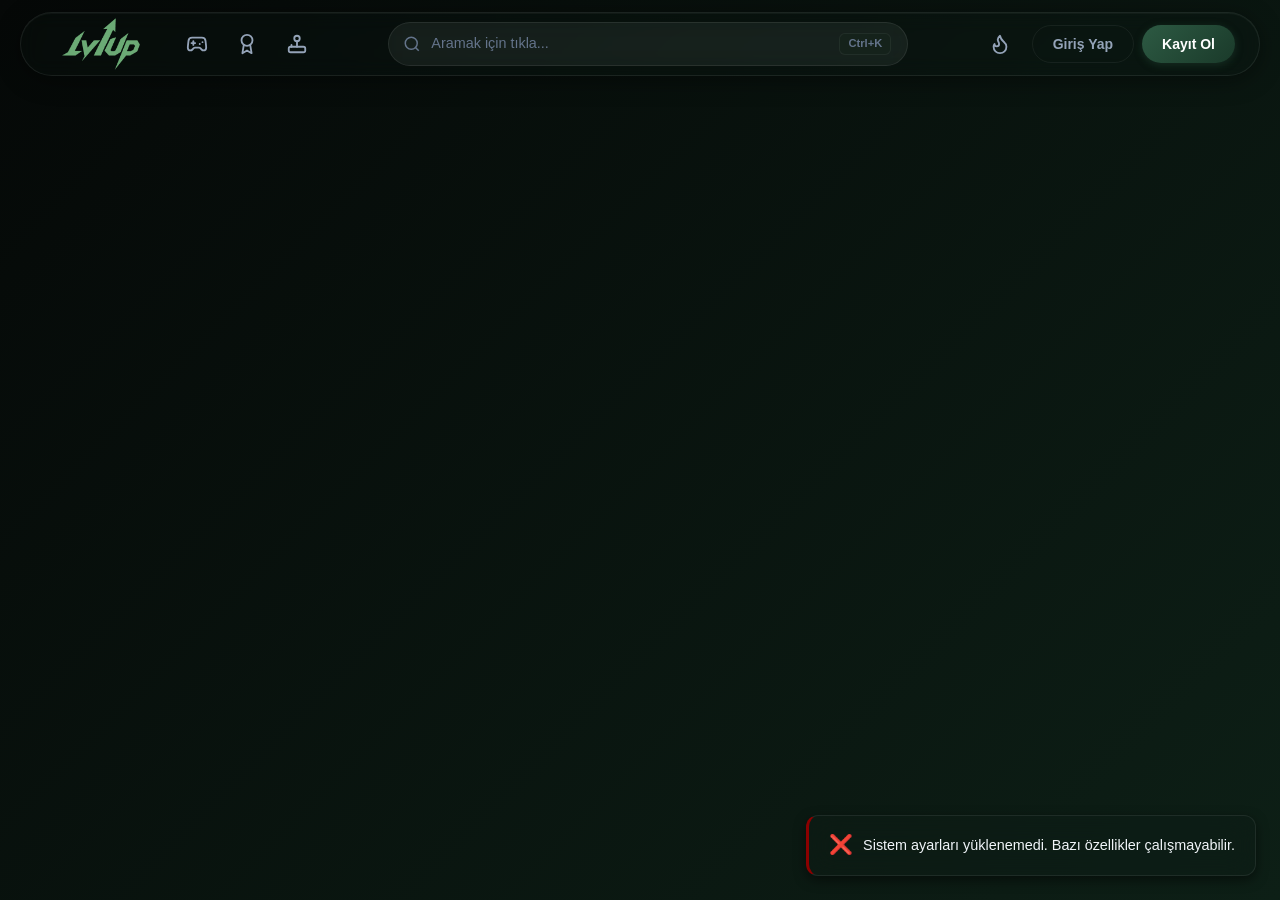
==== commit 7449267e: "UI: Integrate NPE game search for favorite game selection in Edit Profile" ====
--- a/index.html
+++ b/index.html
@@ -448,7 +448,7 @@
                                 <path d="M14 2H6a2 2 0 0 0-2 2v16a2 2 0 0 0 2 2h12a2 2 0 0 0 2-2V8z"></path>
                                 <polyline points="14 2 14 8 20 8"></polyline>
                             </svg>
-                            <span>Gönderilerim</span>
+                            <span>Gönderiler</span>
                         </button>
                         <button class="profile-tab" data-ptab="likes" onclick="switchProfileTab('likes')">
                             <svg viewBox="0 0 24 24" fill="none" stroke="currentColor" stroke-width="2" width="18"
@@ -457,21 +457,21 @@
                                     d="M20.84 4.61a5.5 5.5 0 0 0-7.78 0L12 5.67l-1.06-1.06a5.5 5.5 0 0 0-7.78 7.78l1.06 1.06L12 21.23l7.78-7.78 1.06-1.06a5.5 5.5 0 0 0 0-7.78z">
                                 </path>
                             </svg>
-                            <span>Beğendiklerim</span>
+                            <span>Beğeniler</span>
                         </button>
                         <button class="profile-tab" data-ptab="comments" onclick="switchProfileTab('comments')">
                             <svg viewBox="0 0 24 24" fill="none" stroke="currentColor" stroke-width="2" width="18"
                                 height="18">
                                 <path d="M21 15a2 2 0 0 1-2 2H7l-4 4V5a2 2 0 0 1 2-2h14a2 2 0 0 1 2 2z"></path>
                             </svg>
-                            <span>Yorumlarım</span>
+                            <span>Yorumlar</span>
                         </button>
                         <button class="profile-tab" data-ptab="bookmarks" onclick="switchProfileTab('bookmarks')">
                             <svg viewBox="0 0 24 24" fill="none" stroke="currentColor" stroke-width="2" width="18"
                                 height="18">
                                 <path d="M19 21l-7-5-7 5V5a2 2 0 0 1 2-2h10a2 2 0 0 1 2 2z"></path>
                             </svg>
-                            <span>Kaydedilenler</span>
+                            <span>Kayıtlar</span>
                         </button>
                     </div>
                 </div>
@@ -868,9 +868,35 @@
                             <input type="text" id="editUsername" required minlength="3">
                         </div>
 
-                        <div class="form-group custom-select-container">
+                        <div class="form-group npe-game-row">
                             <label>En Sevdiğin Oyun</label>
                             <input type="hidden" id="editFavGame" value="">
+                            <input type="hidden" id="editFavGameImage" value="">
+                            <button type="button" class="npe-game-trigger" id="editFavGameTrigger"
+                                onclick="openProfileFavGameOverlay()">
+                                <svg viewBox="0 0 24 24" fill="none" stroke="currentColor" stroke-width="2"
+                                    width="15" height="15">
+                                    <line x1="6" x2="10" y1="11" y2="11" />
+                                    <line x1="8" x2="8" y1="9" y2="13" />
+                                    <line x1="15" x2="15.01" y1="12" y2="12" />
+                                    <line x1="18" x2="18.01" y1="10" y2="10" />
+                                    <path
+                                        d="M17.32 5H6.68a4 4 0 0 0-3.978 3.59C2.604 9.416 2 14.456 2 16a3 3 0 0 0 3 3c1 0 1.5-.5 2-1l1.414-1.414A2 2 0 0 1 9.828 16h4.344a2 2 0 0 1 1.414.586L17 18c.5.5 1 1 2 1a3 3 0 0 0 3-3c0-1.545-.604-6.584-.685-7.258A4 4 0 0 0 17.32 5z" />
+                                </svg>
+                                <span class="npe-game-trigger-text">En sevdigin oyunu sec</span>
+                                <span class="npe-game-trigger-action">Ara</span>
+                            </button>
+                            <div class="npe-game-badge" id="editFavGameBadge" style="display:none">
+                                <img id="editFavGameBadgeImg" src="" alt="" onerror="this.style.display='none'">
+                                <span id="editFavGameBadgeName"></span>
+                                <button type="button" class="npe-badge-remove" onclick="clearEditFavGame()"
+                                    aria-label="Kaldir">
+                                    <svg viewBox="0 0 24 24" fill="none" stroke="currentColor" stroke-width="2.5"
+                                        width="11" height="11">
+                                        <path d="M18 6 6 18M6 6l12 12" />
+                                    </svg>
+                                </button>
+                            </div>
                             <div class="custom-select-button" id="favGameSelectBtn" onclick="toggleFavGameDropdown()">
                                 <span id="favGameSelectText">Oyun Seçilmedi</span>
                                 <svg viewBox="0 0 24 24" width="16" height="16" stroke="currentColor" stroke-width="2"
@@ -906,32 +932,25 @@
                         <div class="form-group">
                             <label for="editAvatarImage">Avatar Resmi Yükle</label>
                             <input type="file" id="editAvatarImage" accept="image/png, image/jpeg, image/gif"
-                                class="file-input">
+                                class="file-input edit-media-file-input">
+                            <div class="edit-media-preview-card edit-media-preview-card--avatar" id="editAvatarPreview"
+                                tabindex="0" role="button" aria-label="Avatar resmi yukle">
+                                <div class="edit-media-preview-label">Avatar resmi</div>
+                                <div class="edit-media-preview-surface edit-media-preview-surface--avatar">
+                                    <div class="edit-media-preview-avatar" id="editAvatarPreviewImage"></div>
+                                </div>
+                            </div>
                         </div>
                         <div class="form-group">
                             <label for="editBannerImage">Banner Arka Planı Yükle</label>
                             <input type="file" id="editBannerImage" accept="image/png, image/jpeg, image/gif"
-                                class="file-input">
-                        </div>
-                        <div class="form-group">
-                            <label>Standart Avatar Rengi</label>
-                            <div class="avatar-color-picker" id="avatarColorPicker">
-                                <div class="avatar-color-option" data-gradient="0" onclick="selectAvatarColor(0)"
-                                    style="background: linear-gradient(135deg, #2D5A43, #8FBC8F)"></div>
-                                <div class="avatar-color-option" data-gradient="1" onclick="selectAvatarColor(1)"
-                                    style="background: linear-gradient(135deg, #BC6C25, #DDA15E)"></div>
-                                <div class="avatar-color-option" data-gradient="2" onclick="selectAvatarColor(2)"
-                                    style="background: linear-gradient(135deg, #606C38, #283618)"></div>
-                                <div class="avatar-color-option" data-gradient="3" onclick="selectAvatarColor(3)"
-                                    style="background: linear-gradient(135deg, #A4C639, #6BAA75)"></div>
-                                <div class="avatar-color-option" data-gradient="4" onclick="selectAvatarColor(4)"
-                                    style="background: linear-gradient(135deg, #4A3E3F, #7B6B67)"></div>
-                                <div class="avatar-color-option" data-gradient="5" onclick="selectAvatarColor(5)"
-                                    style="background: linear-gradient(135deg, #3A5A40, #588157)"></div>
-                                <div class="avatar-color-option" data-gradient="6" onclick="selectAvatarColor(6)"
-                                    style="background: linear-gradient(135deg, #344E41, #A3B18A)"></div>
-                                <div class="avatar-color-option" data-gradient="7" onclick="selectAvatarColor(7)"
-                                    style="background: linear-gradient(135deg, #354F52, #52796F)"></div>
+                                class="file-input edit-media-file-input">
+                            <div class="edit-media-preview-card" id="editBannerPreview"
+                                tabindex="0" role="button" aria-label="Banner resmi yukle">
+                                <div class="edit-media-preview-label">Banner resmi</div>
+                                <div class="edit-media-preview-surface edit-media-preview-surface--banner">
+                                    <div class="edit-media-preview-banner" id="editBannerPreviewImage"></div>
+                                </div>
                             </div>
                         </div>
                     </div>
--- a/assets/css/style.css
+++ b/assets/css/style.css
@@ -2601,6 +2601,11 @@
     color: var(--text-primary);
 }
 
+#editProfileForm .custom-select-button,
+#editProfileForm .custom-select-menu {
+    display: none;
+}
+
 
 .form-group-split {
     display: flex;
@@ -2675,6 +2680,109 @@
     background: var(--accent);
     color: #fff;
     border-color: var(--accent);
+}
+
+.edit-media-preview-card {
+    margin-top: 12px;
+    border: 1px solid rgba(45, 90, 67, 0.26);
+    border-radius: var(--radius-md);
+    background: rgba(5, 8, 7, 0.55);
+    overflow: hidden;
+    cursor: pointer;
+    transition: border-color 0.2s, transform 0.2s, box-shadow 0.2s;
+}
+
+.edit-media-preview-card:hover {
+    border-color: rgba(143, 188, 143, 0.55);
+    box-shadow: 0 18px 30px rgba(0, 0, 0, 0.2);
+    transform: translateY(-1px);
+}
+
+.edit-media-preview-card:focus-visible {
+    outline: 2px solid var(--accent-light);
+    outline-offset: 2px;
+}
+
+.edit-media-file-input {
+    display: none;
+}
+
+label[for="editAvatarImage"],
+label[for="editBannerImage"] {
+    display: none;
+}
+
+.edit-media-preview-label {
+    padding: 10px 12px;
+    font-size: 0.78rem;
+    font-weight: 700;
+    letter-spacing: 0.08em;
+    text-transform: uppercase;
+    color: var(--accent-light);
+    border-bottom: 1px solid rgba(45, 90, 67, 0.2);
+}
+
+.edit-media-preview-surface {
+    padding: 14px;
+    display: flex;
+    align-items: center;
+    justify-content: center;
+    background:
+        radial-gradient(circle at top, rgba(143, 188, 143, 0.14), transparent 58%),
+        linear-gradient(180deg, rgba(20, 30, 24, 0.9), rgba(6, 10, 8, 0.95));
+}
+
+.edit-media-preview-surface--avatar {
+    min-height: 138px;
+}
+
+.edit-media-preview-surface--banner {
+    min-height: 142px;
+}
+
+.edit-media-preview-avatar,
+.edit-media-preview-banner {
+    position: relative;
+    overflow: hidden;
+    background-position: center;
+    background-repeat: no-repeat;
+    background-size: cover;
+}
+
+.edit-media-preview-avatar::before,
+.edit-media-preview-banner::before {
+    content: attr(data-placeholder);
+    position: absolute;
+    inset: 0;
+    display: flex;
+    align-items: center;
+    justify-content: center;
+    padding: 12px;
+    text-align: center;
+    color: var(--text-muted);
+    font-size: 0.86rem;
+}
+
+.edit-media-preview-avatar.has-image::before,
+.edit-media-preview-banner.has-image::before {
+    display: none;
+}
+
+.edit-media-preview-avatar {
+    width: 92px;
+    height: 92px;
+    border-radius: 50%;
+    border: 3px solid rgba(163, 177, 138, 0.45);
+    box-shadow: 0 18px 28px rgba(0, 0, 0, 0.28);
+}
+
+.edit-media-preview-banner {
+    width: 100%;
+    max-width: 280px;
+    aspect-ratio: 16 / 6;
+    border-radius: 18px;
+    border: 1px solid rgba(163, 177, 138, 0.28);
+    box-shadow: 0 16px 28px rgba(0, 0, 0, 0.24);
 }
 
 .form-group label {
@@ -5208,209 +5316,285 @@
    ================================================================ */
 .profile-page {
     flex: 1;
-    padding: 24px;
-    max-width: 94%;
     width: 100%;
+    max-width: 1200px;
+    margin: 0 auto;
+    padding: 26px clamp(18px, 3vw, 34px) 40px;
 }
 
 .profile-banner {
     position: relative;
-    height: 200px;
-    background: linear-gradient(135deg, var(--accent-dark) 0%, #050807 30%, var(--bg-primary) 70%, rgba(164, 198, 57, 0.15) 100%);
+    height: 340px;
+    background-color: #13261c;
+    background-image: none;
     overflow: hidden;
-    border-radius: var(--radius-xl);
+    border-radius: 30px 30px 0 0;
+    border: 1px solid rgba(116, 160, 125, 0.18);
+    border-bottom: 0;
+    box-shadow: 0 32px 96px rgba(0, 0, 0, 0.42);
+    width: 100%;
     background-size: cover !important;
     background-position: center !important;
+    isolation: isolate;
+    z-index: 1;
+}
+
+.profile-banner::before {
+    content: none;
 }
 
 .profile-banner::after {
+    content: none;
+}
+
+.profile-banner--custom {
+    background-color: #050709;
+}
+
+.profile-banner-pattern {
+    display: none;
+}
+
+@keyframes bannerFloat {
+    from {
+        transform: translate3d(0, 0, 0) scale(1);
+        opacity: 0.72;
+    }
+
+    to {
+        transform: translate3d(0, -6px, 0) scale(1.02);
+        opacity: 0.95;
+    }
+}
+
+.profile-banner-glow {
+    display: none;
+}
+
+.profile-content {
+    position: relative;
+    margin: 0;
+    padding: 0 clamp(18px, 3vw, 30px) 36px;
+}
+
+.profile-content::before {
     content: "";
     position: absolute;
     inset: 0;
-    pointer-events: none;
-    background: linear-gradient(to top, var(--bg-primary) 0%, rgba(5, 8, 7, 0.6) 40%, transparent 100%);
+    background: linear-gradient(180deg, rgba(5, 7, 9, 0.97) 0%, rgba(4, 10, 8, 0.98) 100%);
+    border: 1px solid rgba(96, 143, 106, 0.18);
+    border-top: 0;
+    border-radius: 0 0 30px 30px;
+    box-shadow: 0 18px 60px rgba(0, 0, 0, 0.34);
+    backdrop-filter: blur(14px);
+    -webkit-backdrop-filter: blur(14px);
     z-index: 0;
 }
 
-.profile-banner-pattern {
-    position: absolute;
-    inset: 0;
-    background-image:
-        radial-gradient(circle at 20% 50%, rgba(45, 90, 67, 0.3) 0%, transparent 50%),
-        radial-gradient(circle at 80% 30%, rgba(164, 198, 57, 0.2) 0%, transparent 50%),
-        radial-gradient(circle at 50% 80%, rgba(188, 108, 37, 0.12) 0%, transparent 50%);
-    animation: bannerShimmer 8s ease-in-out infinite alternate;
-}
-
-@keyframes bannerShimmer {
-    0% {
-        opacity: 0.6;
-    }
-
-    100% {
-        opacity: 1;
-    }
-}
-
-.profile-banner-glow {
-    position: absolute;
-    bottom: -40px;
-    left: 50%;
-    transform: translateX(-50%);
-    width: 200px;
-    height: 80px;
-    background: var(--accent);
-    filter: blur(60px);
-    opacity: 0.3;
-}
-
-.profile-content {
+.profile-header-section,
+.profile-stats-grid,
+.profile-tabs-wrapper,
+.profile-tab-content {
     position: relative;
-    padding: 0 24px 40px;
-    margin-top: -60px;
+    z-index: 1;
 }
 
 .profile-header-section {
-    display: flex;
-    align-items: flex-end;
+    display: grid;
+    grid-template-columns: auto minmax(0, 1fr) auto;
+    align-items: start;
     gap: 24px;
-    margin-bottom: 32px;
+    margin: -88px 0 30px;
+}
+
+.profile-avatar-column {
+    padding-left: 28px;
 }
 
 .profile-avatar-lg {
-    width: 120px;
-    height: 120px;
+    width: 138px;
+    height: 138px;
     border-radius: 50%;
     display: flex;
     align-items: center;
     justify-content: center;
     font-weight: 900;
-    font-size: 2.8rem;
+    font-size: 2.9rem;
     color: #fff;
-    border: 4px solid var(--bg-primary);
-    box-shadow: 0 8px 32px rgba(0, 0, 0, 0.4), 0 0 24px var(--accent-glow);
+    border: 5px solid rgba(2, 6, 7, 0.98);
+    outline: 0;
+    box-shadow: 0 20px 44px rgba(0, 0, 0, 0.48), 0 0 0 1px rgba(121, 171, 126, 0.24);
     flex-shrink: 0;
     position: relative;
     z-index: 2;
+    margin-top: 0;
     transition: transform var(--transition-fast), box-shadow var(--transition-fast);
     background-size: cover !important;
     background-position: center !important;
 }
 
 .profile-avatar-lg:hover {
-    transform: scale(1.05);
-    box-shadow: 0 8px 40px rgba(0, 0, 0, 0.5), 0 0 32px var(--accent-glow);
+    transform: translateY(-3px) scale(1.02);
+    box-shadow: 0 18px 44px rgba(0, 0, 0, 0.5), 0 0 0 1px rgba(170, 214, 140, 0.3);
 }
 
 .profile-info {
-    flex: 1;
     min-width: 0;
-    padding-bottom: 8px;
+    padding-top: 34px;
+    padding-bottom: 6px;
+}
+
+.profile-identity-row {
+    display: flex;
+    align-items: center;
+    gap: 14px;
+    flex-wrap: wrap;
+    margin-bottom: 12px;
 }
 
 .profile-username {
-    font-family: "Comic Sans MS", "Comic Sans", cursive, sans-serif;
-    font-size: 1.8rem;
-    font-weight: 900;
-    background: linear-gradient(135deg, var(--text-primary), var(--accent-light));
-    -webkit-background-clip: text;
-    background-clip: text;
-    margin-bottom: 4px;
-    text-shadow: 0 4px 15px black;
-}
-
-.profile-email {
-    color: var(--text-muted);
+    font-family: "Trebuchet MS", "Segoe UI", sans-serif;
+    font-size: clamp(2rem, 4vw, 2.7rem);
+    font-weight: 800;
+    color: #f4f9ee;
+    margin: 0;
+    letter-spacing: -0.03em;
+    text-shadow: 0 14px 30px rgba(0, 0, 0, 0.34);
+}
+
+.profile-handle {
+    display: inline-flex;
+    align-items: center;
+    padding: 8px 14px;
+    border-radius: 999px;
+    border: 1px solid rgba(126, 163, 122, 0.22);
+    background: rgba(10, 24, 16, 0.74);
+    color: rgba(214, 229, 203, 0.72);
     font-size: 0.88rem;
-    margin-bottom: 8px;
+    letter-spacing: 0.04em;
 }
 
 .profile-extras {
     display: flex;
+    gap: 10px;
+    margin-bottom: 18px;
+    flex-wrap: wrap;
+}
+
+.profile-fav-game,
+.profile-meta-pill {
+    display: flex;
+    align-items: center;
+    gap: 8px;
+    padding: 9px 14px;
+    border-radius: 999px;
+    font-size: 0.82rem;
+    font-weight: 600;
+    border: 1px solid rgba(123, 173, 112, 0.18);
+    background: rgba(12, 30, 19, 0.72);
+    color: #dceccf;
+}
+
+.profile-fav-game {
+    background: linear-gradient(135deg, rgba(86, 121, 56, 0.28), rgba(19, 40, 24, 0.78));
+    color: #eaf7c1;
+}
+
+.profile-meta-pill svg {
+    width: 15px;
+    height: 15px;
+    color: #cfe2b0;
+    flex-shrink: 0;
+}
+
+.profile-bio {
+    color: rgba(227, 236, 226, 0.88);
+    font-size: 1rem;
+    line-height: 1.8;
+    margin-bottom: 18px;
+    max-width: 720px;
+}
+
+.profile-bio--empty {
+    color: rgba(196, 208, 191, 0.62);
+    font-style: italic;
+}
+
+.profile-micro-stats {
+    display: flex;
+    flex-wrap: wrap;
+    gap: 16px 26px;
+    padding-top: 14px;
+    border-top: 1px solid rgba(110, 150, 116, 0.14);
+}
+
+.profile-micro-stat {
+    display: flex;
+    align-items: baseline;
+    gap: 8px;
+    color: rgba(205, 221, 193, 0.74);
+}
+
+.profile-micro-stat strong {
+    font-size: 1.16rem;
+    font-weight: 800;
+    color: #f5fff0;
+    letter-spacing: -0.02em;
+}
+
+.profile-micro-stat span {
+    font-size: 0.9rem;
+    white-space: nowrap;
+}
+
+.profile-actions {
+    display: flex;
+    flex-direction: column;
     gap: 12px;
-    margin-bottom: 12px;
-    flex-wrap: wrap;
-}
-
-.profile-badge {
-    background: rgba(45, 90, 67, 0.15);
-    color: var(--accent-light);
-    padding: 4px 10px;
-    border-radius: var(--radius-sm);
-    font-size: 0.75rem;
+    align-self: start;
+    justify-self: end;
+    padding-top: 54px;
+}
+
+.profile-actions .btn,
+.profile-actions .btn-logout {
+    display: inline-flex;
+    align-items: center;
+    justify-content: center;
+    gap: 8px;
+    min-height: 46px;
+    padding: 0 18px;
+    border-radius: 999px;
+    font-size: 0.9rem;
     font-weight: 600;
-    border: 1px solid rgba(45, 90, 67, 0.3);
-    display: flex;
-    align-items: center;
-    gap: 4px;
-}
-
-.profile-fav-game {
-    background: rgba(164, 198, 57, 0.15);
-    color: var(--neon-green);
-    padding: 4px 10px;
-    border-radius: var(--radius-sm);
-    font-size: 0.75rem;
-    font-weight: 600;
-    border: 1px solid rgba(164, 198, 57, 0.3);
-    display: flex;
-    align-items: center;
-    gap: 4px;
-}
-
-.profile-bio {
-    color: var(--text-secondary);
-    font-size: 0.92rem;
-    line-height: 1.5;
-    margin-bottom: 10px;
-    max-width: 500px;
-}
-
-.profile-join-date {
-    display: flex;
-    align-items: center;
-    gap: 6px;
-    color: var(--text-muted);
-    font-size: 0.82rem;
-}
-
-.profile-join-date svg {
-    width: 16px;
-    height: 16px;
-    color: var(--accent-light);
-}
-
-.profile-actions {
-    display: flex;
-    flex-direction: column;
-    gap: 10px;
-    flex-shrink: 0;
-    align-self: flex-start;
-    margin-top: 68px;
 }
 
 .profile-edit-btn {
-    flex-shrink: 0;
+    background: rgba(12, 28, 18, 0.82);
+    color: #edf6dd;
+    border: 1px solid rgba(136, 185, 125, 0.26);
+    box-shadow: 0 10px 24px rgba(0, 0, 0, 0.18);
+}
+
+.profile-edit-btn:hover {
+    background: rgba(19, 40, 24, 0.95);
+    border-color: rgba(166, 215, 144, 0.34);
+    transform: translateY(-1px);
 }
 
 .btn-logout {
-    display: flex;
-    align-items: center;
-    gap: 8px;
-    padding: 10px 20px;
-    background: transparent;
-    border: 1px solid rgba(239, 68, 68, 0.3);
-    color: #f87171;
-    border-radius: var(--radius-md);
-    font-size: 0.9rem;
+    background: rgba(50, 18, 18, 0.46);
+    border: 1px solid rgba(239, 68, 68, 0.28);
+    color: #fca5a5;
     cursor: pointer;
-    transition: all 0.2s;
+    transition: all 0.2s ease;
 }
 
 .btn-logout:hover {
-    background: rgba(239, 68, 68, 0.15);
+    background: rgba(80, 24, 24, 0.58);
     border-color: #f87171;
-    color: #fca5a5;
+    color: #fecaca;
+    transform: translateY(-1px);
 }
 
 .btn-logout svg {
@@ -5418,142 +5602,228 @@
     height: 18px;
 }
 
-/* Stats Grid */
 .profile-stats-grid {
     display: grid;
-    grid-template-columns: repeat(4, 1fr);
     gap: 16px;
-    margin-bottom: 32px;
-}
-
-.profile-stat-card {
-    background: var(--bg-card);
-    border: 1px solid var(--border);
-    border-radius: var(--radius-lg);
-    padding: 20px;
-    text-align: center;
-    transition: all var(--transition-normal);
+    margin-bottom: 0;
+}
+
+.profile-stats-grid:empty {
+    display: none;
+}
+
+.profile-tabs-wrapper {
+    margin-bottom: 26px;
+    padding-top: 8px;
+    border-top: 1px solid rgba(108, 145, 110, 0.14);
+}
+
+.profile-tabs {
+    display: flex;
+    gap: 24px;
+    background: transparent;
+    border-radius: 0;
+    padding: 0;
+    border: 0;
+    overflow-x: auto;
+    scrollbar-width: none;
+}
+
+.profile-tabs::-webkit-scrollbar {
+    display: none;
+}
+
+.profile-tab {
+    flex: none;
+    display: inline-flex;
+    align-items: center;
+    justify-content: flex-start;
+    gap: 8px;
+    padding: 10px 0 14px;
+    border-radius: 0;
+    font-size: 0.95rem;
+    font-weight: 600;
+    color: rgba(198, 213, 190, 0.6);
+    transition: color var(--transition-fast), transform var(--transition-fast);
     position: relative;
-    overflow: hidden;
-}
-
-.profile-stat-card::before {
+    white-space: nowrap;
+}
+
+.profile-tab::after {
     content: '';
     position: absolute;
-    top: 0;
     left: 0;
     right: 0;
-    height: 3px;
-    background: linear-gradient(90deg, var(--accent), var(--neon-green));
-    opacity: 0;
-    transition: opacity var(--transition-fast);
-}
-
-.profile-stat-card:hover {
-    border-color: var(--border-accent);
-    box-shadow: var(--shadow-glow);
-    transform: translateY(-4px);
-}
-
-.profile-stat-card:hover::before {
-    opacity: 1;
-}
-
-.profile-stat-icon {
-    font-size: 1.4rem;
-    margin-bottom: 8px;
-}
-
-.profile-stat-value {
-    font-family: "Comic Sans MS", "Comic Sans", cursive, sans-serif;
-    font-size: 1.5rem;
-    font-weight: 800;
-    color: var(--accent-light);
-    margin-bottom: 4px;
-}
-
-.profile-stat-label {
-    font-size: 0.78rem;
-    color: var(--text-muted);
-    text-transform: uppercase;
-    letter-spacing: 1px;
-    font-weight: 600;
-}
-
-/* Profile Tabs */
-.profile-tabs-wrapper {
-    margin-bottom: 24px;
-}
-
-.profile-tabs {
-    display: flex;
-    gap: 4px;
-    background: var(--bg-secondary);
-    border-radius: var(--radius-full);
-    padding: 4px;
-    border: 1px solid var(--border);
-}
-
-.profile-tab {
-    flex: 1;
-    display: flex;
-    align-items: center;
-    justify-content: center;
-    gap: 8px;
-    padding: 10px 18px;
-    border-radius: var(--radius-full);
-    font-size: 0.88rem;
-    font-weight: 500;
-    color: var(--text-muted);
-    transition: all var(--transition-fast);
+    bottom: 0;
+    height: 2px;
+    border-radius: 999px;
+    background: linear-gradient(90deg, #b8ff76 0%, #ffe5a7 100%);
+    transform: scaleX(0);
+    transform-origin: left;
+    transition: transform 0.24s ease;
 }
 
 .profile-tab:hover {
-    color: var(--text-primary);
+    color: #edf8e8;
+    transform: translateY(-1px);
 }
 
 .profile-tab.active {
-    background: var(--accent);
-    color: #fff;
-    box-shadow: 0 2px 8px var(--accent-glow);
+    background: transparent;
+    color: #f8fff3;
+    box-shadow: none;
+}
+
+.profile-tab.active::after {
+    transform: scaleX(1);
 }
 
 .profile-tab svg {
     flex-shrink: 0;
-}
-
-/* Tab Content */
+    width: 16px;
+    height: 16px;
+    opacity: 0.9;
+}
+
 .profile-tab-content {
+    min-height: 260px;
     animation: fadeIn var(--transition-normal) ease;
 }
 
-/* Profile Comment Item */
+.profile-posts-grid {
+    --profile-masonry-row: 8px;
+    display: grid;
+    grid-template-columns: repeat(4, minmax(0, 1fr));
+    grid-auto-rows: var(--profile-masonry-row);
+    grid-auto-flow: row dense;
+    gap: 14px;
+    align-items: start;
+}
+
+.profile-posts-grid .post-card {
+    display: block;
+    width: 100%;
+    min-width: 0;
+    margin: 0;
+    background: rgba(7, 18, 12, 0.96);
+    border-color: rgba(113, 156, 110, 0.16);
+    box-shadow: 0 14px 32px rgba(0, 0, 0, 0.22);
+}
+
+.profile-posts-grid .post-card:hover {
+    border-color: rgba(167, 214, 146, 0.24);
+    box-shadow: 0 18px 38px rgba(0, 0, 0, 0.28);
+    transform: translateY(-4px);
+}
+
+.profile-posts-grid .post-header,
+.profile-posts-grid .post-body,
+.profile-posts-grid .post-actions,
+.profile-posts-grid .post-comments-preview,
+.profile-posts-grid .post-quick-comment {
+    break-inside: avoid;
+}
+
+.profile-posts-grid>.post-card:nth-child(4n + 1) .post-hero-img {
+    aspect-ratio: 4 / 5.4;
+}
+
+.profile-posts-grid>.post-card:nth-child(4n + 2) .post-hero-img {
+    aspect-ratio: 1 / 1;
+}
+
+.profile-posts-grid>.post-card:nth-child(4n + 3) .post-hero-img {
+    aspect-ratio: 5 / 4;
+}
+
+.profile-posts-grid>.post-card:nth-child(4n) .post-hero-img {
+    aspect-ratio: 4 / 3;
+}
+
+.profile-posts-grid .post-body {
+    padding-bottom: 14px;
+}
+
+.profile-posts-grid .post-title {
+    font-size: 1.02rem;
+}
+
+.profile-posts-grid .post-content {
+    -webkit-line-clamp: 5;
+    line-clamp: 5;
+}
+
+.profile-posts-grid .post-actions {
+    background: rgba(255, 255, 255, 0.02);
+}
+
+.profile-tab-content .empty-state {
+    max-width: 620px;
+    margin: 34px auto 0;
+    padding: 48px 32px;
+    background: linear-gradient(180deg, rgba(10, 24, 16, 0.9) 0%, rgba(6, 15, 10, 0.96) 100%);
+    border: 1px solid rgba(105, 145, 106, 0.18);
+    border-radius: 28px;
+    box-shadow: 0 18px 44px rgba(0, 0, 0, 0.22);
+    text-align: center;
+}
+
+.profile-tab-content .empty-state-icon {
+    font-size: 2.8rem;
+    margin-bottom: 14px;
+    opacity: 0.95;
+}
+
+.profile-tab-content .empty-state h3 {
+    color: #f3fbef;
+    margin-bottom: 10px;
+}
+
+.profile-tab-content .empty-state p {
+    color: rgba(200, 214, 197, 0.72);
+    max-width: 36ch;
+    margin: 0 auto;
+}
+
+.profile-comment-list {
+    display: grid;
+    gap: 16px;
+}
+
 .profile-comment-item {
     display: flex;
     gap: 14px;
-    padding: 16px;
-    background: var(--bg-card);
-    border: 1px solid var(--border);
-    border-radius: var(--radius-lg);
-    margin-bottom: 12px;
-    transition: all var(--transition-fast);
+    padding: 18px 20px;
+    background: linear-gradient(180deg, rgba(10, 24, 16, 0.9) 0%, rgba(6, 15, 10, 0.96) 100%);
+    border: 1px solid rgba(105, 145, 106, 0.16);
+    border-radius: 24px;
+    transition: transform var(--transition-fast), border-color var(--transition-fast), box-shadow var(--transition-fast);
     cursor: pointer;
+    box-shadow: 0 14px 34px rgba(0, 0, 0, 0.18);
 }
 
 .profile-comment-item:hover {
-    border-color: var(--border-accent);
-    box-shadow: var(--shadow-glow);
-    transform: translateX(4px);
+    border-color: rgba(169, 214, 147, 0.24);
+    box-shadow: 0 18px 40px rgba(0, 0, 0, 0.24);
+    transform: translateY(-2px);
+}
+
+.profile-comment-item .comment-avatar {
+    width: 42px;
+    height: 42px;
+    font-size: 0.9rem;
+    border: 1px solid rgba(225, 240, 214, 0.24);
+    box-shadow: 0 10px 26px rgba(0, 0, 0, 0.18);
 }
 
 .profile-comment-post-title {
-    font-size: 0.78rem;
-    color: var(--accent-light);
+    font-size: 0.8rem;
+    color: #d5ebbe;
     font-weight: 600;
-    margin-bottom: 6px;
-    display: flex;
-    align-items: center;
-    gap: 6px;
+    margin-bottom: 8px;
+    display: flex;
+    align-items: center;
+    gap: 8px;
 }
 
 .profile-comment-post-title svg {
@@ -5563,18 +5833,71 @@
 }
 
 .profile-comment-text {
-    font-size: 0.92rem;
-    color: var(--text-secondary);
-    line-height: 1.5;
-    margin-bottom: 6px;
+    font-size: 0.96rem;
+    color: rgba(229, 236, 225, 0.86);
+    line-height: 1.65;
+    margin-bottom: 10px;
+}
+
+.profile-comment-footer {
+    display: flex;
+    align-items: center;
+    justify-content: space-between;
+    gap: 14px;
+    flex-wrap: wrap;
 }
 
 .profile-comment-meta {
-    font-size: 0.75rem;
-    color: var(--text-muted);
-    display: flex;
-    align-items: center;
-    gap: 8px;
+    font-size: 0.76rem;
+    color: rgba(190, 206, 186, 0.62);
+    display: flex;
+    align-items: center;
+    gap: 10px;
+}
+
+.profile-comment-link {
+    font-size: 0.78rem;
+    color: #e4f6c5;
+    letter-spacing: 0.02em;
+}
+
+.profile-login-required {
+    text-align: center;
+    padding: 72px 24px;
+    position: relative;
+    z-index: 1;
+    max-width: 560px;
+    margin: 0 auto;
+    background: linear-gradient(180deg, rgba(10, 24, 16, 0.92) 0%, rgba(5, 12, 8, 0.96) 100%);
+    border: 1px solid rgba(105, 145, 106, 0.18);
+    border-radius: 28px;
+    box-shadow: 0 18px 44px rgba(0, 0, 0, 0.22);
+}
+
+.profile-login-icon {
+    width: 72px;
+    height: 72px;
+    margin: 0 auto 18px;
+    border-radius: 24px;
+    display: grid;
+    place-items: center;
+    background: rgba(18, 40, 26, 0.88);
+    box-shadow: inset 0 0 0 1px rgba(130, 176, 124, 0.18);
+    font-size: 2rem;
+    opacity: 1;
+}
+
+.profile-login-required h2 {
+    font-family: "Trebuchet MS", "Segoe UI", sans-serif;
+    font-size: 1.7rem;
+    margin-bottom: 8px;
+    color: #f3faee;
+}
+
+.profile-login-required p {
+    color: rgba(198, 214, 194, 0.74);
+    font-size: 0.96rem;
+    margin-bottom: 24px;
 }
 
 /* Avatar Color Picker */
@@ -5617,31 +5940,6 @@
     font-size: 1.1rem;
     font-weight: 700;
     text-shadow: 0 1px 4px rgba(0, 0, 0, 0.6);
-}
-
-/* Profile login required */
-.profile-login-required {
-    text-align: center;
-    padding: 80px 20px;
-}
-
-.profile-login-icon {
-    font-size: 4rem;
-    margin-bottom: 16px;
-    opacity: 0.4;
-}
-
-.profile-login-required h2 {
-    font-family: "Comic Sans MS", "Comic Sans", cursive, sans-serif;
-    font-size: 1.4rem;
-    margin-bottom: 8px;
-    color: var(--text-secondary);
-}
-
-.profile-login-required p {
-    color: var(--text-muted);
-    font-size: 0.95rem;
-    margin-bottom: 24px;
 }
 
 /* ================================================================
@@ -5875,8 +6173,33 @@
         margin-left: 0;
     }
 
+    .profile-page {
+        max-width: 100%;
+        padding: 24px 20px 36px;
+    }
+
+    .profile-content {
+        margin: 0;
+    }
+
     .profile-stats-grid {
         grid-template-columns: repeat(2, 1fr);
+    }
+
+    .profile-posts-grid {
+        grid-template-columns: repeat(3, minmax(0, 1fr));
+    }
+
+    .profile-header-section {
+        margin: -78px 0 28px;
+    }
+
+    .profile-info {
+        padding-top: 30px;
+    }
+
+    .profile-actions {
+        padding-top: 48px;
     }
 
     .games-grid {
@@ -5913,27 +6236,45 @@
 
     .profile-page {
         margin-left: 0;
-        padding: 16px;
+        padding: 16px 16px 84px;
     }
 
     .profile-header-section {
-        flex-direction: column;
-        align-items: center;
-        text-align: center;
+        grid-template-columns: 1fr;
+        align-items: start;
+        gap: 18px;
+        margin: -54px 0 24px;
     }
 
     .profile-info {
-        text-align: center;
+        text-align: left;
+        padding-top: 0;
+    }
+
+    .profile-identity-row {
+        gap: 10px;
     }
 
     .profile-bio {
-        margin: 0 auto 10px;
+        margin: 0 0 16px;
     }
 
     .profile-actions {
-        margin-top: 0;
-        align-self: center;
+        align-self: stretch;
+        justify-self: stretch;
         flex-direction: row;
+        flex-wrap: wrap;
+        gap: 10px;
+        padding-top: 0;
+    }
+
+    .profile-actions .btn,
+    .profile-actions .btn-logout {
+        flex: 1 1 180px;
+        min-height: 42px;
+        padding: 0 16px;
+        font-size: 0.84rem;
+        border-radius: 22px;
     }
 
     .form-group-split {
@@ -5963,21 +6304,51 @@
     }
 
     .profile-banner {
-        height: 150px;
+        height: 250px;
+        border-radius: 26px 26px 0 0;
+    }
+
+    .profile-content {
+        margin: 0;
+        padding: 0 18px 28px;
+    }
+
+    .profile-content::before {
+        border-radius: 0 0 26px 26px;
+    }
+
+    .profile-avatar-column {
+        padding-left: 18px;
     }
 
     .profile-avatar-lg {
-        width: 100px;
-        height: 100px;
+        width: 110px;
+        height: 110px;
         font-size: 2.2rem;
+        margin-top: 0;
+        border-radius: 50%;
+        border-width: 4px;
     }
 
     .profile-username {
-        font-size: 1.4rem;
-    }
-
-    .profile-tab span {
-        display: none;
+        font-size: 1.7rem;
+    }
+
+    .profile-micro-stats {
+        gap: 12px 18px;
+    }
+
+    .profile-tabs {
+        gap: 20px;
+    }
+
+    .profile-posts-grid {
+        grid-template-columns: repeat(2, minmax(0, 1fr));
+        gap: 14px;
+    }
+
+    .profile-tab-content .empty-state {
+        padding: 36px 24px;
     }
 
     .games-grid {
@@ -6244,9 +6615,75 @@
         font-size: 1.4rem;
     }
 
-    /* Profile istatistikleri: 2 kolon (zaten var ama güvence) */
-    .profile-stats-grid {
-        grid-template-columns: repeat(2, 1fr);
+    .profile-banner {
+        height: 210px;
+    }
+
+    .profile-content {
+        margin: 0;
+        padding: 0 14px 22px;
+    }
+
+    .profile-content::before {
+        border-radius: 0 0 24px 24px;
+    }
+
+    .profile-header-section {
+        margin: -54px 0 20px;
+    }
+
+    .profile-micro-stats {
+        display: grid;
+        grid-template-columns: repeat(2, minmax(0, 1fr));
+        gap: 12px;
+    }
+
+    .profile-micro-stat {
+        flex-direction: column;
+        align-items: flex-start;
+        gap: 4px;
+    }
+
+    .profile-actions {
+        flex-direction: column;
+        gap: 10px;
+    }
+
+    .profile-actions .btn,
+    .profile-actions .btn-logout {
+        flex: 0 0 auto;
+        width: 100%;
+        min-height: 40px;
+        padding: 10px 14px;
+        font-size: 0.82rem;
+        border-radius: 20px;
+    }
+
+    .profile-actions .btn svg,
+    .profile-actions .btn-logout svg {
+        width: 16px;
+        height: 16px;
+    }
+
+    .profile-avatar-column {
+        padding-left: 14px;
+    }
+
+    .profile-posts-grid {
+        display: block;
+    }
+
+    .profile-posts-grid .post-card {
+        grid-row-end: auto;
+    }
+
+    .profile-posts-grid .post-card+.post-card {
+        margin-top: 16px;
+    }
+
+    .profile-comment-footer {
+        flex-direction: column;
+        align-items: flex-start;
     }
 
     /* Adv filter: tek kolon */
@@ -6331,8 +6768,45 @@
         gap: 8px;
     }
 
-    .profile-stat-value {
-        font-size: 1.3rem;
+    .profile-page {
+        padding: 12px 12px 84px;
+    }
+
+    .profile-banner {
+        height: 180px;
+        border-radius: 22px 22px 0 0;
+    }
+
+    .profile-content {
+        margin: 0;
+        padding: 0 12px 18px;
+    }
+
+    .profile-content::before {
+        border-radius: 0 0 22px 22px;
+    }
+
+    .profile-header-section {
+        margin: -46px 0 18px;
+    }
+
+    .profile-avatar-lg {
+        width: 88px;
+        height: 88px;
+        font-size: 2rem;
+        border-radius: 50%;
+    }
+
+    .profile-avatar-column {
+        padding-left: 12px;
+    }
+
+    .profile-tabs {
+        gap: 18px;
+    }
+
+    .profile-tab {
+        font-size: 0.88rem;
     }
 
     /* Modal tam ekran */
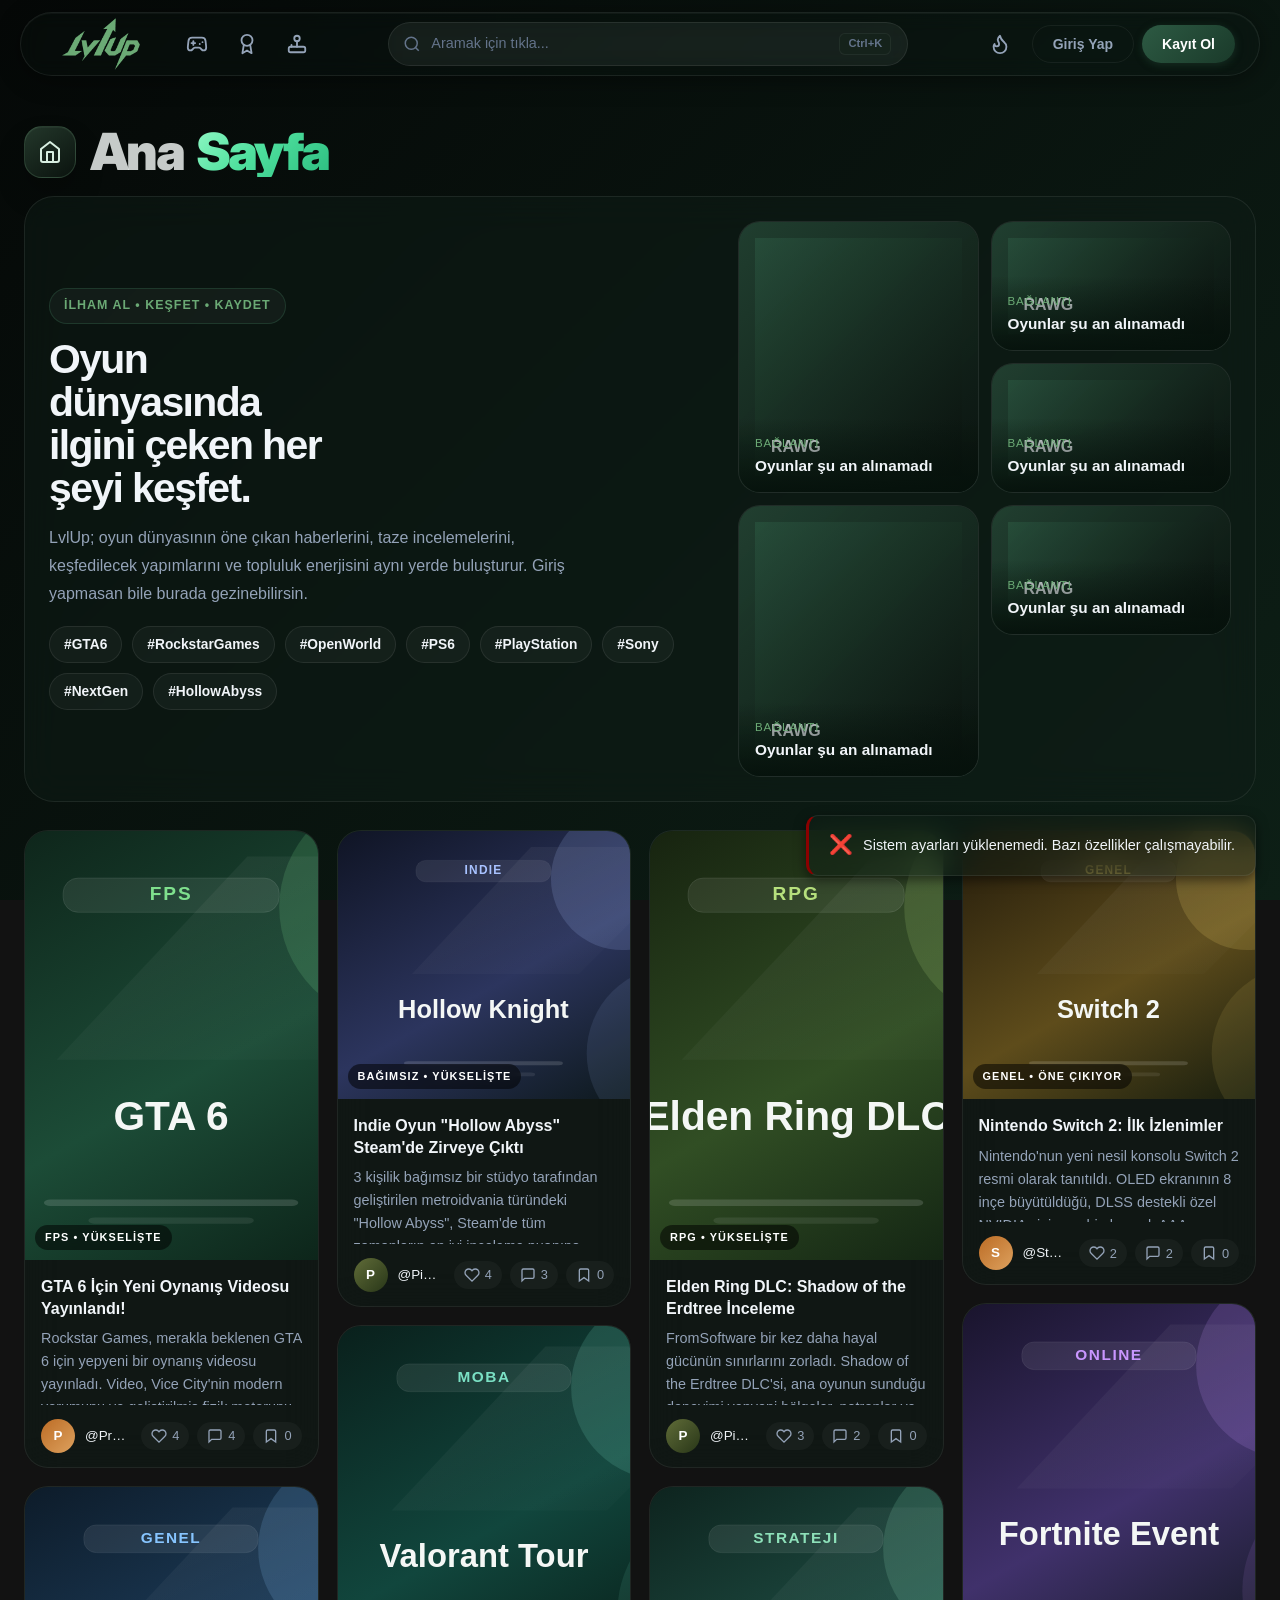
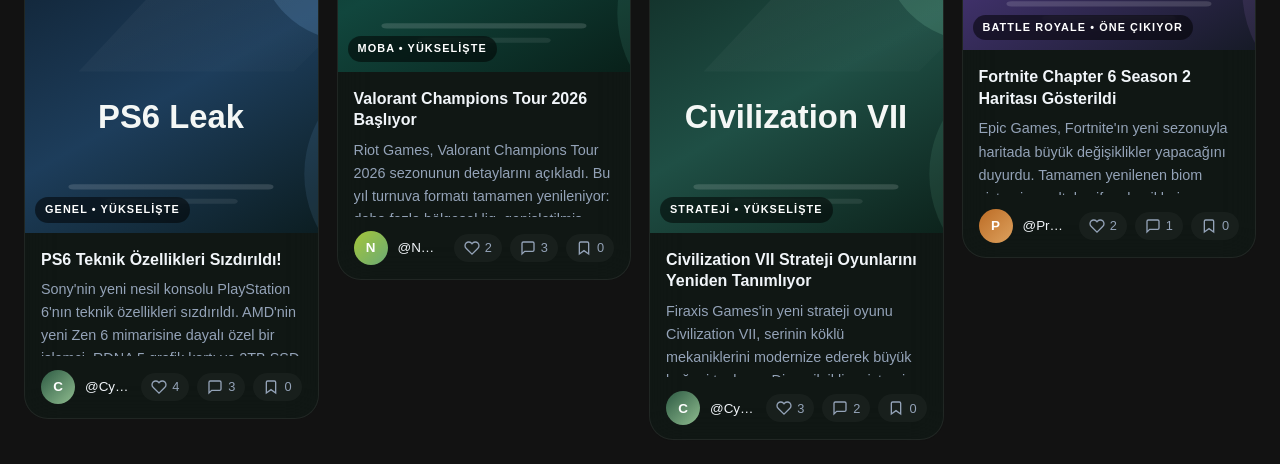
==== commit 28a1c0f1: "UI: Complete overhaul of page title system with premium 'Pill' design and dynamic text logic" ====
--- a/index.html
+++ b/index.html
@@ -192,12 +192,17 @@
         <main class="feed" id="feed">
             <div class="feed-header" id="feedHeader">
                 <h1 id="feedTitle" class="page-pill-title">
-                    <svg id="feedTitleIcon" viewBox="0 0 24 24" fill="none" stroke="currentColor" stroke-width="2"
-                        stroke-linecap="round" stroke-linejoin="round" width="20" height="20">
-                        <path d="m3 9 9-7 9 7v11a2 2 0 0 1-2 2H5a2 2 0 0 1-2-2z" />
-                        <polyline points="9 22 9 12 15 12 15 22" />
-                    </svg>
-                    <span id="feedTitleText">ANA SAYFA</span>
+                    <span class="page-title-icon-shell" aria-hidden="true">
+                        <svg id="feedTitleIcon" class="page-title-icon-svg" viewBox="0 0 24 24" fill="none" stroke="currentColor" stroke-width="2"
+                            stroke-linecap="round" stroke-linejoin="round" width="20" height="20">
+                            <path d="m3 9 9-7 9 7v11a2 2 0 0 1-2 2H5a2 2 0 0 1-2-2z" />
+                            <polyline points="9 22 9 12 15 12 15 22" />
+                        </svg>
+                    </span>
+                    <span id="feedTitleText" class="page-title-text">
+                        <span class="page-title-muted">Ana</span>
+                        <span class="page-title-accent">Sayfa</span>
+                    </span>
                 </h1>
                 <div class="trending-section" id="trendingSection" style="display:none; margin-bottom: 20px;">
                     <div class="sidebar-label" style="margin-bottom: 15px;"># TRENDLER</div>
@@ -227,16 +232,20 @@
         <main class="games-page" id="gamesPage" style="display:none;">
             <div class="games-page-header">
                 <h1 class="page-pill-title">
-                    <svg viewBox="0 0 24 24" fill="none" stroke="currentColor" stroke-width="2" stroke-linecap="round"
-                        stroke-linejoin="round" width="20" height="20">
-                        <line x1="6" x2="10" y1="11" y2="11" />
-                        <line x1="8" x2="8" y1="9" y2="13" />
-                        <line x1="15" x2="15.01" y1="12" y2="12" />
-                        <line x1="18" x2="18.01" y1="10" y2="10" />
-                        <path
-                            d="M17.32 5H6.68a4 4 0 0 0-3.978 3.59c-.006.052-.01.101-.017.152C2.604 9.416 2 14.456 2 16a3 3 0 0 0 3 3c1 0 1.5-.5 2-1l1.414-1.414A2 2 0 0 1 9.828 16h4.344a2 2 0 0 1 1.414.586L17 18c.5.5 1 1 2 1a3 3 0 0 0 3-3c0-1.545-.604-6.584-.685-7.258-.007-.05-.011-.1-.017-.151A4 4 0 0 0 17.32 5z" />
-                    </svg>
-                    OYUNLAR
+                    <span class="page-title-icon-shell" aria-hidden="true">
+                        <svg class="page-title-icon-svg" viewBox="0 0 24 24" fill="none" stroke="currentColor" stroke-width="2" stroke-linecap="round"
+                            stroke-linejoin="round" width="20" height="20">
+                            <line x1="6" x2="10" y1="11" y2="11" />
+                            <line x1="8" x2="8" y1="9" y2="13" />
+                            <line x1="15" x2="15.01" y1="12" y2="12" />
+                            <line x1="18" x2="18.01" y1="10" y2="10" />
+                            <path
+                                d="M17.32 5H6.68a4 4 0 0 0-3.978 3.59c-.006.052-.01.101-.017.152C2.604 9.416 2 14.456 2 16a3 3 0 0 0 3 3c1 0 1.5-.5 2-1l1.414-1.414A2 2 0 0 1 9.828 16h4.344a2 2 0 0 1 1.414.586L17 18c.5.5 1 1 2 1a3 3 0 0 0 3-3c0-1.545-.604-6.584-.685-7.258-.007-.05-.011-.1-.017-.151A4 4 0 0 0 17.32 5z" />
+                        </svg>
+                    </span>
+                    <span class="page-title-text">
+                        <span class="page-title-accent">Oyunlar</span>
+                    </span>
                 </h1>
                 <div class="games-search-bar">
                     <svg viewBox="0 0 24 24" fill="none" stroke="currentColor" stroke-width="2" width="18" height="18">
@@ -368,14 +377,19 @@
             <div class="bg-page-header">
                 <div class="bg-page-header-left">
                     <h1 class="page-pill-title">
-                        <svg viewBox="0 0 24 24" fill="none" stroke="currentColor" stroke-width="2.5"
-                            stroke-linecap="round" stroke-linejoin="round" width="20" height="20">
-                            <path d="M21 17a2 2 0 0 0-2-2H5a2 2 0 0 0-2 2v2a2 2 0 0 0 2 2h14a2 2 0 0 0 2-2v-2Z"></path>
-                            <path d="M6 15v-2"></path>
-                            <path d="M12 15V9"></path>
-                            <circle cx="12" cy="6" r="3"></circle>
-                        </svg>
-                        HAZIR OYUNLAR
+                        <span class="page-title-icon-shell" aria-hidden="true">
+                            <svg class="page-title-icon-svg" viewBox="0 0 24 24" fill="none" stroke="currentColor" stroke-width="2.5"
+                                stroke-linecap="round" stroke-linejoin="round" width="20" height="20">
+                                <path d="M21 17a2 2 0 0 0-2-2H5a2 2 0 0 0-2 2v2a2 2 0 0 0 2 2h14a2 2 0 0 0 2-2v-2Z"></path>
+                                <path d="M6 15v-2"></path>
+                                <path d="M12 15V9"></path>
+                                <circle cx="12" cy="6" r="3"></circle>
+                            </svg>
+                        </span>
+                        <span class="page-title-text">
+                            <span class="page-title-muted">Hazır</span>
+                            <span class="page-title-accent">Oyunlar</span>
+                        </span>
                     </h1>
                 </div>
             </div>
@@ -391,7 +405,7 @@
                     <svg viewBox="0 0 24 24" fill="none" stroke="currentColor" stroke-width="2" stroke-linecap="round"
                         stroke-linejoin="round" width="20" height="20">
                         <circle cx="11" cy="11" r="8"></circle>
-                        <path d="m21 21-4.35-4.35"></path>
+                         <path d="m21 21-4.35-4.35"></path>
                     </svg>
                     Arama Sonuçları: <span id="searchResultsKeyword"
                         style="color: var(--accent-light); margin-left: 6px;"></span>
--- a/assets/css/style.css
+++ b/assets/css/style.css
@@ -1690,9 +1690,13 @@
 .main-layout {
     display: flex;
     justify-content: center;
-    padding-top: calc(var(--navbar-h) + 72px);
+    padding-top: calc(var(--navbar-h) + 48px);
     padding-left: 0;
     min-height: 100vh;
+}
+
+.main-layout.popular-layout {
+    padding-top: calc(var(--navbar-h) + 28px);
 }
 
 
@@ -1729,7 +1733,7 @@
    ================================================================ */
 .feed {
     flex: 1;
-    padding: 24px;
+    padding: 14px 24px 24px;
     max-width: 780px;
     width: 100%;
     margin: 0 auto;
@@ -1741,30 +1745,82 @@
 
 /* Pill-badge title – Feed sayfası */
 .feed-header h1 {
-    margin-bottom: 16px;
+    margin-bottom: 12px;
 }
 
 .page-pill-title {
+    display: flex;
+    align-items: center;
+    gap: 14px;
+    padding: 0;
+    border: 0;
+    background: none;
+    color: var(--text-primary);
+    font-family: 'Inter', sans-serif;
+    font-size: clamp(2rem, 4vw, 3.35rem);
+    font-weight: 900;
+    line-height: 0.96;
+    text-transform: none;
+    letter-spacing: -0.05em;
+    box-shadow: none;
+    margin: 0 0 12px 0;
+}
+
+.page-title-icon-shell,
+.page-pill-title > svg {
+    width: 52px;
+    height: 52px;
+    border-radius: 18px;
     display: inline-flex;
     align-items: center;
-    gap: 10px;
-    padding: 10px 24px;
-    border-radius: 999px;
-    border: 1.5px solid rgba(45, 90, 67, 0.6);
-    background: rgba(15, 29, 23, 0.85);
-    color: var(--accent-light);
-    font-family: 'Inter', sans-serif;
-    font-size: 1.15rem;
-    font-weight: 700;
-    text-transform: uppercase;
-    letter-spacing: 1px;
-    box-shadow: 0 4px 12px rgba(0, 0, 0, 0.5);
-    margin: 0 0 16px 0;
-}
-
-.page-pill-title svg {
+    justify-content: center;
     flex-shrink: 0;
-    color: var(--accent-light);
+    background:
+        linear-gradient(145deg, rgba(39, 61, 47, 0.9), rgba(11, 20, 15, 0.95));
+    border: 1px solid rgba(122, 177, 138, 0.22);
+    box-shadow:
+        0 16px 28px rgba(0, 0, 0, 0.22),
+        inset 0 1px 0 rgba(255, 255, 255, 0.04);
+}
+
+.page-title-icon-svg,
+.page-pill-title > svg {
+    color: #d8efe1;
+    width: 24px;
+    height: 24px;
+}
+
+.page-title-text {
+    display: inline-flex;
+    align-items: baseline;
+    gap: 0.24em;
+    flex-wrap: wrap;
+}
+
+.page-title-muted {
+    color: rgba(236, 241, 238, 0.84);
+}
+
+.page-title-accent {
+    color: transparent;
+    background: linear-gradient(135deg, #8ff7c4 0%, #4fe09e 45%, #2dbe81 100%);
+    -webkit-background-clip: text;
+    background-clip: text;
+}
+
+.page-title-keyword,
+#searchResultsKeyword {
+    display: inline-flex;
+    align-items: baseline;
+    margin-left: 0.14em;
+    color: rgba(236, 241, 238, 0.66);
+    font-size: 0.76em;
+    letter-spacing: -0.03em;
+}
+
+.page-title-keyword:empty,
+#searchResultsKeyword:empty {
+    display: none;
 }
 
 .feed-tabs {
@@ -2969,7 +3025,7 @@
    ================================================================ */
 .games-page {
     flex: 1;
-    padding: 24px;
+    padding: 14px 24px 24px;
     max-width: 1200px;
     width: 100%;
 }
@@ -2991,7 +3047,7 @@
     align-items: flex-end;
     justify-content: space-between;
     gap: 20px;
-    padding: 36px 24px 0;
+    padding: 20px 24px 0;
     flex-wrap: wrap;
 }
 
@@ -6234,6 +6290,25 @@
         padding: 16px;
     }
 
+    .page-pill-title {
+        gap: 10px;
+        font-size: clamp(1.55rem, 7.5vw, 2.35rem);
+        margin-bottom: 10px;
+    }
+
+    .page-title-icon-shell,
+    .page-pill-title > svg {
+        width: 44px;
+        height: 44px;
+        border-radius: 14px;
+    }
+
+    .page-title-icon-svg,
+    .page-pill-title > svg {
+        width: 20px;
+        height: 20px;
+    }
+
     .profile-page {
         margin-left: 0;
         padding: 16px 16px 84px;
@@ -6924,6 +6999,7 @@
    SCROLL TO TOP BUTTON
 ============================================ */
 .scroll-to-top {
+    display: none !important;
     position: fixed;
     bottom: 32px;
     right: 32px;
@@ -8902,7 +8978,841 @@
     color: var(--accent-light);
 }
 
+.feed.popular-showcase-mode {
+    max-width: 1380px;
+    padding-top: 8px;
+}
+
+.feed.popular-showcase-mode .feed-header {
+    margin-bottom: 10px;
+}
+
+.popular-showcase-shell {
+    display: flex;
+    flex-direction: column;
+    gap: 28px;
+}
+
+.popular-hero-card {
+    position: relative;
+    overflow: hidden;
+    aspect-ratio: var(--popular-hero-aspect, 16 / 9);
+    border-radius: 32px;
+    border: 1px solid rgba(164, 198, 57, 0.14);
+    background:
+        radial-gradient(circle at top left, rgba(164, 198, 57, 0.14), transparent 28%),
+        linear-gradient(180deg, rgba(10, 20, 15, 0.98), rgba(6, 11, 8, 0.98));
+    box-shadow: 0 24px 60px rgba(0, 0, 0, 0.35);
+    min-height: 0;
+}
+
+.popular-showcase-shell > .popular-hero-card {
+    width: min(100%, 1180px);
+    margin-inline: auto;
+}
+
+.popular-hero-bg,
+.popular-hero-scrim,
+.popular-hero-ghost {
+    position: absolute;
+    inset: 0;
+}
+
+.popular-hero-bg,
+.popular-hero-carousel,
+.popular-hero-slide {
+    overflow: hidden;
+}
+
+.popular-hero-bg img {
+    width: 100%;
+    height: 100%;
+    display: block;
+    object-fit: cover;
+    object-position: center center;
+    transform: scale(1.03);
+    transform-origin: center;
+    filter: none;
+}
+
+.popular-hero-scrim {
+    display: block;
+    background:
+        linear-gradient(90deg, rgba(6, 12, 9, 0.18) 0%, rgba(6, 12, 9, 0.03) 46%, rgba(6, 12, 9, 0.12) 100%),
+        linear-gradient(180deg, rgba(6, 12, 9, 0), rgba(6, 12, 9, 0.1));
+}
+
+.popular-hero-ghost {
+    display: none;
+}
+
+.popular-hero-grid {
+    position: relative;
+    z-index: 1;
+    display: grid;
+    grid-template-columns: minmax(0, 1.35fr) 320px;
+    gap: 20px;
+    min-height: 100%;
+    padding: 28px 28px 72px;
+    align-items: end;
+}
+
+.popular-hero-copy {
+    display: flex;
+    flex-direction: column;
+    justify-content: flex-end;
+    gap: 14px;
+    max-width: 760px;
+}
+
+.popular-hero-kicker,
+.popular-section-kicker,
+.popular-card-kicker {
+    display: inline-flex;
+    align-items: center;
+    gap: 8px;
+    width: fit-content;
+    padding: 5px 10px;
+    border-radius: 999px;
+    border: 1px solid rgba(164, 198, 57, 0.18);
+    background: rgba(9, 18, 13, 0.6);
+    color: #d4f47d;
+    font-size: 0.72rem;
+    font-weight: 700;
+    letter-spacing: 0.08em;
+    text-transform: uppercase;
+}
+
+.popular-hero-copy h2 {
+    font-size: clamp(2rem, 4.8vw, 3.55rem);
+    line-height: 0.96;
+    letter-spacing: -0.04em;
+    margin: 0;
+    max-width: 620px;
+}
+
+.popular-hero-copy p {
+    max-width: 520px;
+    font-size: 0.96rem;
+    line-height: 1.7;
+    color: rgba(232, 238, 244, 0.84);
+    margin: 0;
+}
+
+.popular-hero-meta {
+    display: flex;
+    flex-wrap: wrap;
+    gap: 10px;
+}
+
+.popular-hero-meta span {
+    padding: 6px 12px;
+    border-radius: 999px;
+    background: rgba(5, 10, 8, 0.48);
+    border: 1px solid rgba(255, 255, 255, 0.08);
+    color: rgba(232, 238, 244, 0.82);
+    font-size: 0.8rem;
+}
+
+.popular-hero-actions {
+    display: flex;
+    flex-wrap: wrap;
+    gap: 12px;
+    margin-top: 4px;
+}
+
+.popular-hero-btn,
+.popular-card-author,
+.popular-tag-pill,
+.popular-spotlight-item,
+.popular-hero-author {
+    border: 0;
+    cursor: pointer;
+    font: inherit;
+}
+
+.popular-hero-btn {
+    min-height: 44px;
+    padding: 0 18px;
+    border-radius: 999px;
+    background: rgba(5, 10, 8, 0.48);
+    border: 1px solid rgba(255, 255, 255, 0.1);
+    color: var(--text-primary);
+    transition: transform var(--transition-fast), border-color var(--transition-fast), background var(--transition-fast);
+}
+
+.popular-hero-btn:hover,
+.popular-card-author:hover,
+.popular-tag-pill:hover,
+.popular-spotlight-item:hover,
+.popular-hero-author:hover {
+    transform: translateY(-2px);
+}
+
+.popular-hero-btn--primary {
+    background: linear-gradient(135deg, rgba(164, 198, 57, 0.94), rgba(107, 170, 117, 0.94));
+    color: #081009;
+    font-weight: 800;
+    border-color: transparent;
+}
+
+.popular-hero-dots {
+    display: flex;
+    gap: 8px;
+    margin-top: 8px;
+}
+
+.popular-hero-dot {
+    width: 7px;
+    height: 7px;
+    border-radius: 999px;
+    background: rgba(255, 255, 255, 0.2);
+}
+
+.popular-hero-dot.is-active {
+    width: 18px;
+    background: #d4f47d;
+}
+
+.popular-hero-rail {
+    display: flex;
+    flex-direction: column;
+    gap: 14px;
+}
+
+.popular-rail-card {
+    border-radius: 22px;
+    padding: 16px;
+    background: rgba(8, 14, 10, 0.72);
+    border: 1px solid rgba(255, 255, 255, 0.08);
+    backdrop-filter: blur(16px);
+    -webkit-backdrop-filter: blur(16px);
+}
+
+.popular-rail-card--tags {
+    gap: 14px;
+}
+
+.popular-rail-stats {
+    display: grid;
+    grid-template-columns: repeat(3, minmax(0, 1fr));
+    gap: 10px;
+    margin-top: 12px;
+}
+
+.popular-rail-stats strong,
+.popular-signal-item strong,
+.popular-watch-row strong {
+    display: block;
+    color: var(--text-primary);
+}
+
+.popular-rail-stats span,
+.popular-signal-item span,
+.popular-watch-row span,
+.popular-quote-foot span {
+    color: var(--text-secondary);
+    font-size: 0.78rem;
+}
+
+.popular-spotlight-list {
+    display: grid;
+    gap: 10px;
+    margin-top: 12px;
+}
+
+.popular-spotlight-item,
+.popular-hero-author {
+    display: flex;
+    align-items: center;
+    justify-content: space-between;
+    gap: 12px;
+    width: 100%;
+    text-align: left;
+    padding: 0;
+    background: transparent;
+    color: var(--text-primary);
+}
+
+.popular-spotlight-item strong {
+    color: #d4f47d;
+    font-size: 0.79rem;
+}
+
+.popular-hero-tags {
+    display: none;
+}
+
+.popular-hero-tags span,
+.popular-card-tags span,
+.popular-tag-pill {
+    display: inline-flex;
+    align-items: center;
+    gap: 6px;
+    padding: 5px 10px;
+    border-radius: 999px;
+    background: rgba(255, 255, 255, 0.05);
+    border: 1px solid rgba(255, 255, 255, 0.08);
+    color: rgba(232, 238, 244, 0.82);
+    font-size: 0.74rem;
+}
+
+.popular-hero-author {
+    justify-content: flex-start;
+    border-top: 1px solid rgba(255, 255, 255, 0.06);
+    padding-top: 14px;
+}
+
+.popular-hero-author-avatar,
+.popular-card-avatar {
+    width: 36px;
+    height: 36px;
+    border-radius: 50%;
+    display: flex;
+    align-items: center;
+    justify-content: center;
+    color: #fff;
+    font-weight: 800;
+    background-size: cover;
+    background-position: center;
+    flex-shrink: 0;
+}
+
+.popular-hero-author strong {
+    display: block;
+}
+
+.popular-story-section {
+    display: flex;
+    flex-direction: column;
+    gap: 18px;
+}
+
+.popular-showcase-shell > .popular-story-section,
+.popular-showcase-shell > .popular-tag-field {
+    width: min(100%, 1180px);
+    margin-inline: auto;
+}
+
+.popular-section-heading h2 {
+    margin: 8px 0 6px;
+    font-size: 1.7rem;
+    letter-spacing: -0.03em;
+}
+
+.popular-section-heading p {
+    margin: 0;
+    color: var(--text-secondary);
+    max-width: 620px;
+}
+
+.popular-columns {
+    column-count: 4;
+    column-gap: 18px;
+}
+
+.popular-card {
+    break-inside: avoid;
+    margin-bottom: 18px;
+    border-radius: 24px;
+    overflow: hidden;
+    border: 1px solid rgba(255, 255, 255, 0.08);
+    background:
+        linear-gradient(180deg, rgba(16, 30, 22, 0.96), rgba(7, 13, 10, 0.98));
+    box-shadow: 0 14px 28px rgba(0, 0, 0, 0.24);
+    transition: transform var(--transition-normal), border-color var(--transition-fast), box-shadow var(--transition-fast);
+}
+
+.popular-card:hover {
+    transform: translateY(-4px);
+    border-color: rgba(164, 198, 57, 0.18);
+    box-shadow: 0 22px 36px rgba(0, 0, 0, 0.3);
+}
+
+.popular-card--media {
+    cursor: pointer;
+}
+
+.popular-card-media-wrap {
+    position: relative;
+    min-height: 280px;
+    background: linear-gradient(180deg, rgba(26, 49, 36, 0.9), rgba(9, 16, 12, 0.96));
+}
+
+.popular-card--tall .popular-card-media-wrap {
+    aspect-ratio: 3 / 4.5;
+}
+
+.popular-card--landscape .popular-card-media-wrap {
+    aspect-ratio: 4 / 3;
+}
+
+.popular-card-media-wrap img {
+    position: absolute;
+    inset: 0;
+    width: 100%;
+    height: 100%;
+    object-fit: cover;
+    filter: saturate(0.78) brightness(0.74);
+}
+
+.popular-card-media-overlay {
+    position: absolute;
+    inset: 0;
+    background: linear-gradient(180deg, rgba(5, 10, 8, 0.16), rgba(5, 10, 8, 0.88));
+}
+
+.popular-card-topline,
+.popular-card-bottomline,
+.popular-card-footer {
+    position: relative;
+    z-index: 1;
+}
+
+.popular-card-topline {
+    display: flex;
+    justify-content: space-between;
+    gap: 12px;
+    padding: 14px;
+    font-size: 0.76rem;
+    color: rgba(232, 238, 244, 0.8);
+    text-transform: uppercase;
+    letter-spacing: 0.04em;
+}
+
+.popular-card-bottomline {
+    position: absolute;
+    inset: auto 0 0;
+    padding: 18px 16px 16px;
+}
+
+.popular-card-bottomline h3,
+.popular-card-body h3,
+.popular-card--watch h3 {
+    margin: 0 0 8px;
+    font-size: 1.04rem;
+    line-height: 1.35;
+    color: var(--text-primary);
+}
+
+.popular-card-bottomline p,
+.popular-card-body p,
+.popular-card--watch p,
+.popular-quote-foot strong,
+.popular-card-metrics span {
+    margin: 0;
+}
+
+.popular-card-bottomline p,
+.popular-card-body p,
+.popular-card--watch p {
+    color: rgba(232, 238, 244, 0.78);
+    font-size: 0.88rem;
+    line-height: 1.6;
+}
+
+.popular-card-body {
+    padding: 18px 18px 14px;
+}
+
+.popular-card-tags {
+    display: flex;
+    flex-wrap: wrap;
+    gap: 8px;
+    margin-top: 14px;
+}
+
+.popular-card-footer {
+    display: flex;
+    align-items: center;
+    justify-content: space-between;
+    gap: 12px;
+    padding: 14px 16px 16px;
+    border-top: 1px solid rgba(255, 255, 255, 0.06);
+}
+
+.popular-card-author {
+    display: inline-flex;
+    align-items: center;
+    gap: 10px;
+    min-width: 0;
+    background: transparent;
+    color: var(--text-primary);
+    padding: 0;
+}
+
+.popular-card-author span {
+    white-space: nowrap;
+    overflow: hidden;
+    text-overflow: ellipsis;
+}
+
+.popular-card-metrics {
+    display: flex;
+    flex-direction: column;
+    align-items: flex-end;
+    gap: 2px;
+    color: var(--text-secondary);
+    font-size: 0.78rem;
+}
+
+.popular-card--quote {
+    padding: 20px;
+    background:
+        linear-gradient(180deg, rgba(44, 74, 31, 0.94), rgba(8, 14, 11, 0.98));
+}
+
+.popular-quote-mark {
+    font-size: 2rem;
+    font-weight: 900;
+    color: #d4f47d;
+    margin: 12px 0 10px;
+}
+
+.popular-card--quote blockquote {
+    margin: 0 0 18px;
+    color: var(--text-primary);
+    font-size: 1.08rem;
+    line-height: 1.7;
+    font-style: italic;
+}
+
+.popular-quote-foot {
+    display: flex;
+    flex-direction: column;
+    gap: 4px;
+}
+
+.popular-card--signal,
+.popular-card--watch {
+    padding: 18px;
+}
+
+.popular-signal-stack,
+.popular-watch-list {
+    display: grid;
+    gap: 12px;
+    margin-top: 14px;
+}
+
+.popular-signal-item,
+.popular-watch-row {
+    border-radius: 16px;
+    padding: 12px;
+    background: rgba(255, 255, 255, 0.04);
+    border: 1px solid rgba(255, 255, 255, 0.06);
+}
+
+.popular-signal-item small {
+    display: block;
+    color: #d4f47d;
+    font-size: 0.72rem;
+    text-transform: uppercase;
+    letter-spacing: 0.08em;
+    margin-bottom: 5px;
+}
+
+.popular-watch-row {
+    display: flex;
+    align-items: center;
+    justify-content: space-between;
+    gap: 14px;
+}
+
+.popular-tag-field {
+    display: flex;
+    flex-direction: column;
+    gap: 16px;
+    padding: 20px 22px;
+    border-radius: 24px;
+    background: rgba(8, 14, 10, 0.64);
+    border: 1px solid rgba(255, 255, 255, 0.08);
+}
+
+.popular-tag-field-title {
+    text-align: center;
+    font-size: 1.05rem;
+    font-weight: 800;
+    color: var(--text-primary);
+}
+
+.popular-tag-list {
+    display: flex;
+    flex-wrap: wrap;
+    justify-content: center;
+    gap: 10px;
+}
+
+.popular-tag-pill {
+    background: rgba(10, 18, 13, 0.72);
+    color: rgba(232, 238, 244, 0.84);
+}
+
+.popular-tag-pill.is-hot {
+    border-color: rgba(164, 198, 57, 0.18);
+    color: #d4f47d;
+}
+
+.popular-hero-card {
+    min-height: 0;
+}
+
+.popular-hero-carousel {
+    position: relative;
+    aspect-ratio: inherit;
+    min-height: 0;
+}
+
+.popular-hero-slide {
+    position: absolute;
+    inset: 0;
+    height: 100%;
+    opacity: 0;
+    pointer-events: none;
+    transform: translateY(12px) scale(1.01);
+    transition: opacity 900ms ease, transform 900ms ease;
+}
+
+.popular-hero-slide.is-active {
+    opacity: 1;
+    pointer-events: auto;
+    transform: translateY(0) scale(1);
+}
+
+.popular-hero-grid {
+    grid-template-columns: minmax(0, 1fr);
+    align-items: end;
+    min-height: 100%;
+}
+
+.popular-hero-copy {
+    justify-content: flex-end;
+    max-width: 620px;
+}
+
+.popular-hero-copy h2 {
+    max-width: 13ch;
+}
+
+.popular-hero-copy p {
+    max-width: 50ch;
+}
+
+.popular-hero-stat-grid {
+    display: grid;
+    grid-template-columns: repeat(3, minmax(0, 1fr));
+    gap: 10px;
+}
+
+.popular-hero-stat {
+    padding: 12px 14px;
+    border-radius: 18px;
+    background: rgba(7, 13, 10, 0.52);
+    border: 1px solid rgba(255, 255, 255, 0.08);
+}
+
+.popular-hero-stat small {
+    display: block;
+    margin-bottom: 4px;
+    color: #d4f47d;
+    font-size: 0.7rem;
+    letter-spacing: 0.08em;
+    text-transform: uppercase;
+}
+
+.popular-hero-stat strong {
+    color: var(--text-primary);
+    font-size: 1rem;
+}
+
+.popular-hero-stat:first-child small {
+    font-size: 0;
+}
+
+.popular-hero-stat:first-child small::after {
+    content: 'Cikis Tarihi';
+    font-size: 0.7rem;
+}
+
+.popular-hero-game-deck {
+    position: relative;
+    z-index: 1;
+    display: none;
+}
+
+.popular-hero-feature-card {
+    position: relative;
+    overflow: hidden;
+    width: 100%;
+    min-height: 390px;
+    border-radius: 24px;
+    border: 1px solid rgba(255, 255, 255, 0.08);
+    background: rgba(255, 255, 255, 0.04);
+    box-shadow: 0 18px 34px rgba(0, 0, 0, 0.24);
+    cursor: pointer;
+}
+
+.popular-hero-feature-card:hover {
+    transform: translateY(-3px);
+}
+
+.popular-hero-feature-card.is-placeholder {
+    cursor: default;
+}
+
+.popular-hero-feature-media,
+.popular-hero-feature-media img {
+    width: 100%;
+    height: 100%;
+}
+
+.popular-hero-feature-media {
+    position: absolute;
+    inset: 0;
+}
+
+.popular-hero-feature-media img {
+    object-fit: cover;
+    display: block;
+    filter: saturate(0.88) brightness(0.82);
+}
+
+.popular-hero-feature-media.no-image {
+    background: linear-gradient(135deg, rgba(45, 90, 67, 0.55), rgba(10, 18, 14, 0.85));
+}
+
+.popular-hero-feature-copy {
+    position: absolute;
+    inset: auto 0 0 0;
+    z-index: 1;
+    display: flex;
+    flex-direction: column;
+    gap: 6px;
+    padding: 20px;
+    background: linear-gradient(to top, rgba(5, 17, 11, 0.94), rgba(5, 17, 11, 0.08));
+}
+
+.popular-hero-feature-copy span {
+    font-size: 0.72rem;
+    text-transform: uppercase;
+    letter-spacing: 0.08em;
+    color: var(--accent-light);
+}
+
+.popular-hero-feature-copy strong {
+    font-size: 1.15rem;
+    line-height: 1.3;
+    color: var(--text-primary);
+}
+
+.popular-hero-feature-copy small {
+    font-size: 0.8rem;
+    color: rgba(241, 245, 249, 0.76);
+}
+
+.popular-hero-dots {
+    position: absolute;
+    inset: auto 0 18px 0;
+    z-index: 3;
+    display: flex;
+    justify-content: center;
+    gap: 8px;
+    padding: 0 24px;
+    pointer-events: none;
+}
+
+.popular-hero-dot {
+    width: 8px;
+    height: 8px;
+    padding: 0;
+    border: 0;
+    border-radius: 999px;
+    background: rgba(255, 255, 255, 0.24);
+    transition: width var(--transition-fast), background var(--transition-fast), transform var(--transition-fast);
+    pointer-events: auto;
+    cursor: pointer;
+}
+
+.popular-hero-dot:hover {
+    transform: scale(1.08);
+}
+
+.popular-hero-dot.is-active {
+    width: 24px;
+    background: #d4f47d;
+}
+
+.popular-hero-nav {
+    position: absolute;
+    top: 50%;
+    z-index: 4;
+    width: 50px;
+    height: 50px;
+    display: flex;
+    align-items: center;
+    justify-content: center;
+    border: 1px solid rgba(255, 255, 255, 0.14);
+    border-radius: 999px;
+    background: rgba(8, 16, 12, 0.42);
+    color: #f4f7f5;
+    backdrop-filter: blur(12px);
+    -webkit-backdrop-filter: blur(12px);
+    opacity: 0;
+    pointer-events: none;
+    transform: translateY(-50%) scale(0.92);
+    transition: opacity 220ms ease, transform 220ms ease, background 220ms ease, border-color 220ms ease;
+}
+
+.popular-hero-card:hover .popular-hero-nav,
+.popular-hero-nav:focus-visible {
+    opacity: 1;
+    pointer-events: auto;
+    transform: translateY(-50%) scale(1);
+}
+
+.popular-hero-nav:hover {
+    background: rgba(8, 16, 12, 0.62);
+    border-color: rgba(255, 255, 255, 0.24);
+}
+
+.popular-hero-nav--prev {
+    left: 18px;
+}
+
+.popular-hero-nav--next {
+    right: 18px;
+}
+
+.popular-hero-nav svg {
+    width: 22px;
+    height: 22px;
+}
+
+.popular-hero-actions .popular-hero-btn:not(.popular-hero-btn--primary) {
+    display: none;
+}
+
 @media (max-width: 1200px) {
+    .popular-columns {
+        column-count: 3;
+    }
+
+    .popular-hero-grid {
+        min-height: 100%;
+    }
+
+    .popular-hero-carousel {
+        min-height: 0;
+    }
+
+    .popular-hero-copy {
+        max-width: 100%;
+    }
+
+    .popular-hero-stat-grid {
+        grid-template-columns: repeat(3, minmax(0, 1fr));
+    }
+
     .pinterest-masonry-grid {
         column-count: 3;
     }
@@ -8913,6 +9823,31 @@
 }
 
 @media (max-width: 900px) {
+    .feed.popular-showcase-mode {
+        max-width: 100%;
+    }
+
+    .popular-columns {
+        column-count: 2;
+    }
+
+    .popular-hero-grid {
+        padding: 22px 22px 72px;
+        min-height: 100%;
+    }
+
+    .popular-hero-card {
+        border-radius: 28px;
+    }
+
+    .popular-hero-carousel {
+        min-height: 0;
+    }
+
+    .popular-hero-feature-card {
+        min-height: 330px;
+    }
+
     .feed.home-pinterest-mode {
         max-width: 100%;
     }
@@ -8927,6 +9862,81 @@
 }
 
 @media (max-width: 640px) {
+    .feed.popular-showcase-mode {
+        padding: 16px 12px 100px;
+    }
+
+    .popular-showcase-shell {
+        gap: 20px;
+    }
+
+    .popular-hero-card {
+        min-height: 0;
+        border-radius: 24px;
+    }
+
+    .popular-hero-carousel {
+        min-height: 0;
+    }
+
+    .popular-hero-slide {
+        transform: translateY(8px) scale(1.01);
+    }
+
+    .popular-hero-grid {
+        min-height: 0;
+        padding: 18px 18px 72px;
+    }
+
+    .popular-hero-ghost {
+        inset: 18px auto auto 18px;
+        font-size: clamp(3.1rem, 18vw, 4.8rem);
+    }
+
+    .popular-hero-copy h2 {
+        font-size: 1.9rem;
+    }
+
+    .popular-hero-meta,
+    .popular-card-footer {
+        flex-direction: column;
+        align-items: flex-start;
+    }
+
+    .popular-hero-actions {
+        width: 100%;
+        flex-direction: column;
+    }
+
+    .popular-hero-stat-grid {
+        grid-template-columns: 1fr;
+    }
+
+    .popular-hero-game-deck {
+        display: block;
+    }
+
+    .popular-hero-feature-card {
+        min-height: 170px;
+    }
+
+    .popular-hero-btn {
+        width: 100%;
+    }
+
+    .popular-rail-stats {
+        grid-template-columns: 1fr;
+    }
+
+    .popular-columns {
+        column-count: 1;
+        column-gap: 0;
+    }
+
+    .popular-card {
+        margin-bottom: 16px;
+    }
+
     .feed.home-pinterest-mode {
         padding: 16px 12px 100px;
     }
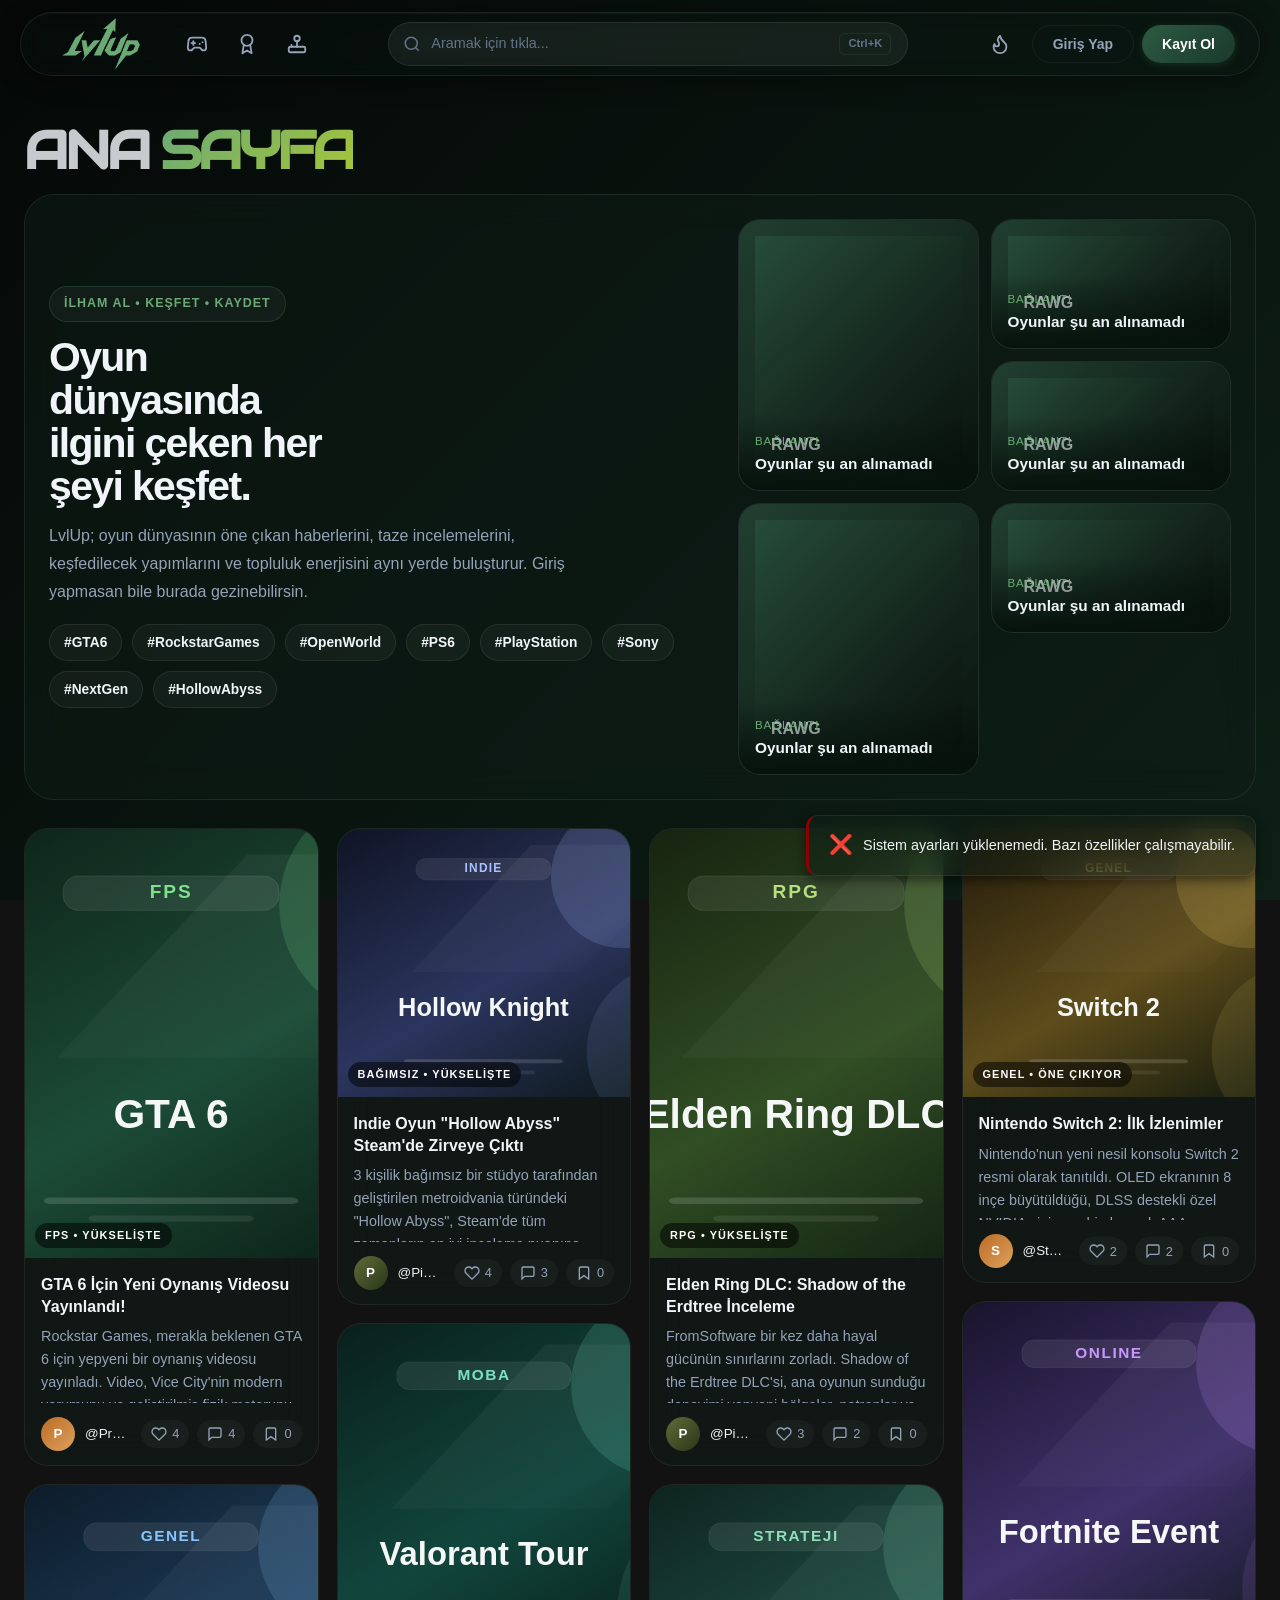
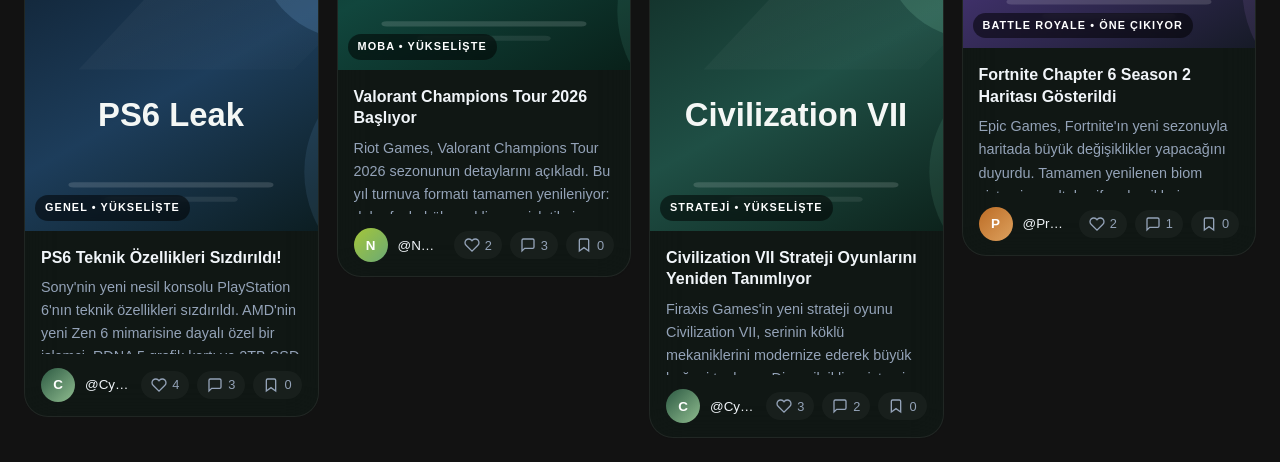
==== commit b57e955c: "UI: Switch page title font to Audiowide for a more distinct futuristic style" ====
--- a/index.html
+++ b/index.html
@@ -10,7 +10,7 @@
     <link rel="preconnect" href="https://fonts.googleapis.com">
     <link rel="preconnect" href="https://fonts.gstatic.com" crossorigin>
     <link
-        href="https://fonts.googleapis.com/css2?family=Inter:wght@300;400;500;600;700;800;900&family=Orbitron:wght@600;700;900&display=swap"
+        href="https://fonts.googleapis.com/css2?family=Audiowide&family=Inter:wght@300;400;500;600;700;800;900&family=Orbitron:wght@600;700;900&display=swap"
         rel="stylesheet">
     <link rel="icon" href="assets/images/favicon.png?v=2" type="image/png">
     <link rel="stylesheet" href="assets/css/style.css">
--- a/assets/css/style.css
+++ b/assets/css/style.css
@@ -1756,38 +1756,27 @@
     border: 0;
     background: none;
     color: var(--text-primary);
-    font-family: 'Inter', sans-serif;
-    font-size: clamp(2rem, 4vw, 3.35rem);
-    font-weight: 900;
-    line-height: 0.96;
+    font-family: 'Audiowide', sans-serif;
+    font-size: clamp(2.05rem, 4.15vw, 3.35rem);
+    font-weight: 700;
+    line-height: 0.94;
     text-transform: none;
-    letter-spacing: -0.05em;
+    letter-spacing: -0.06em;
     box-shadow: none;
     margin: 0 0 12px 0;
 }
 
 .page-title-icon-shell,
 .page-pill-title > svg {
-    width: 52px;
-    height: 52px;
-    border-radius: 18px;
-    display: inline-flex;
-    align-items: center;
-    justify-content: center;
-    flex-shrink: 0;
-    background:
-        linear-gradient(145deg, rgba(39, 61, 47, 0.9), rgba(11, 20, 15, 0.95));
-    border: 1px solid rgba(122, 177, 138, 0.22);
-    box-shadow:
-        0 16px 28px rgba(0, 0, 0, 0.22),
-        inset 0 1px 0 rgba(255, 255, 255, 0.04);
+    display: none;
 }
 
 .page-title-icon-svg,
 .page-pill-title > svg {
-    color: #d8efe1;
-    width: 24px;
-    height: 24px;
+    color: var(--accent-light);
+    width: 100%;
+    height: 100%;
+    filter: drop-shadow(0 0 10px rgba(107, 170, 117, 0.16));
 }
 
 .page-title-text {
@@ -1795,15 +1784,16 @@
     align-items: baseline;
     gap: 0.24em;
     flex-wrap: wrap;
+    text-transform: uppercase;
 }
 
 .page-title-muted {
-    color: rgba(236, 241, 238, 0.84);
+    color: rgba(241, 245, 249, 0.82);
 }
 
 .page-title-accent {
     color: transparent;
-    background: linear-gradient(135deg, #8ff7c4 0%, #4fe09e 45%, #2dbe81 100%);
+    background: linear-gradient(135deg, var(--accent-light) 0%, var(--neon-green) 100%);
     -webkit-background-clip: text;
     background-clip: text;
 }
@@ -1816,6 +1806,7 @@
     color: rgba(236, 241, 238, 0.66);
     font-size: 0.76em;
     letter-spacing: -0.03em;
+    text-transform: none;
 }
 
 .page-title-keyword:empty,
@@ -6292,21 +6283,19 @@
 
     .page-pill-title {
         gap: 10px;
-        font-size: clamp(1.55rem, 7.5vw, 2.35rem);
+        font-size: clamp(1.55rem, 7.2vw, 2.35rem);
         margin-bottom: 10px;
     }
 
     .page-title-icon-shell,
     .page-pill-title > svg {
-        width: 44px;
-        height: 44px;
-        border-radius: 14px;
+        display: none;
     }
 
     .page-title-icon-svg,
     .page-pill-title > svg {
-        width: 20px;
-        height: 20px;
+        width: 100%;
+        height: 100%;
     }
 
     .profile-page {
